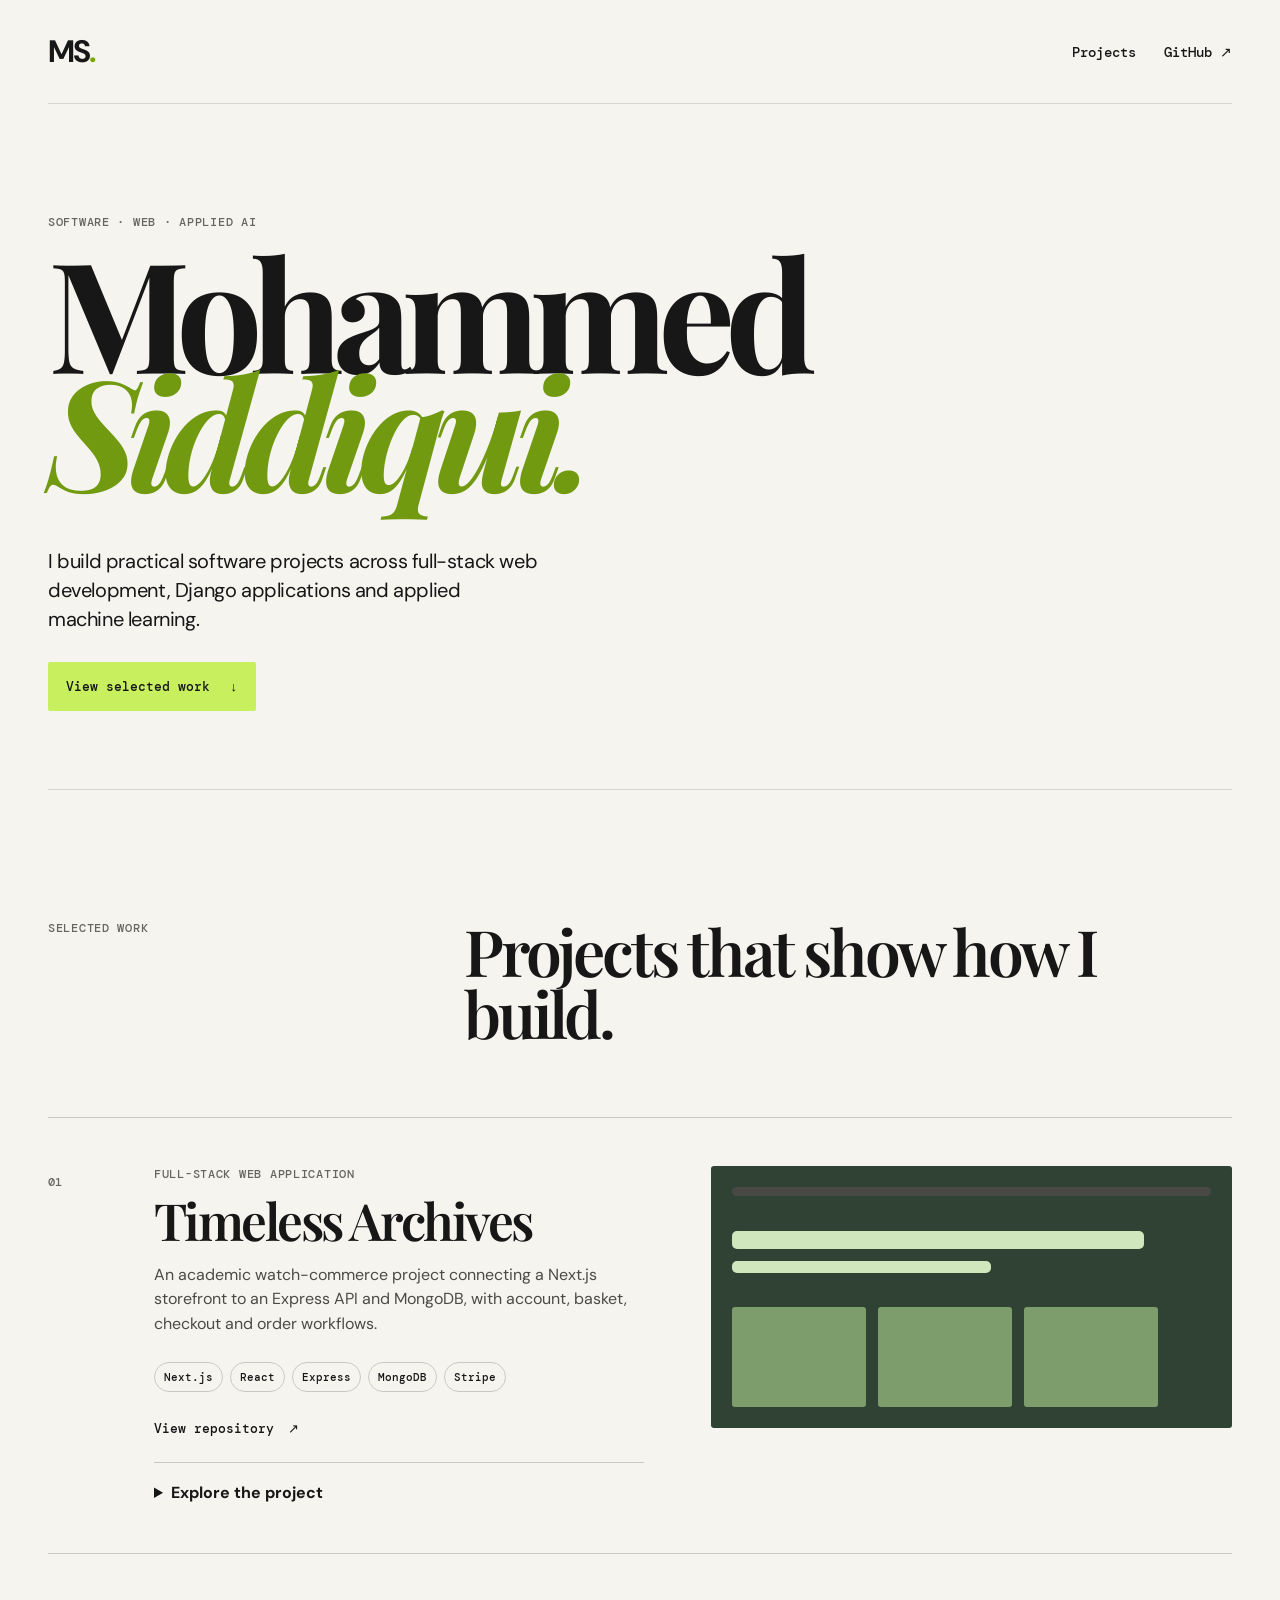
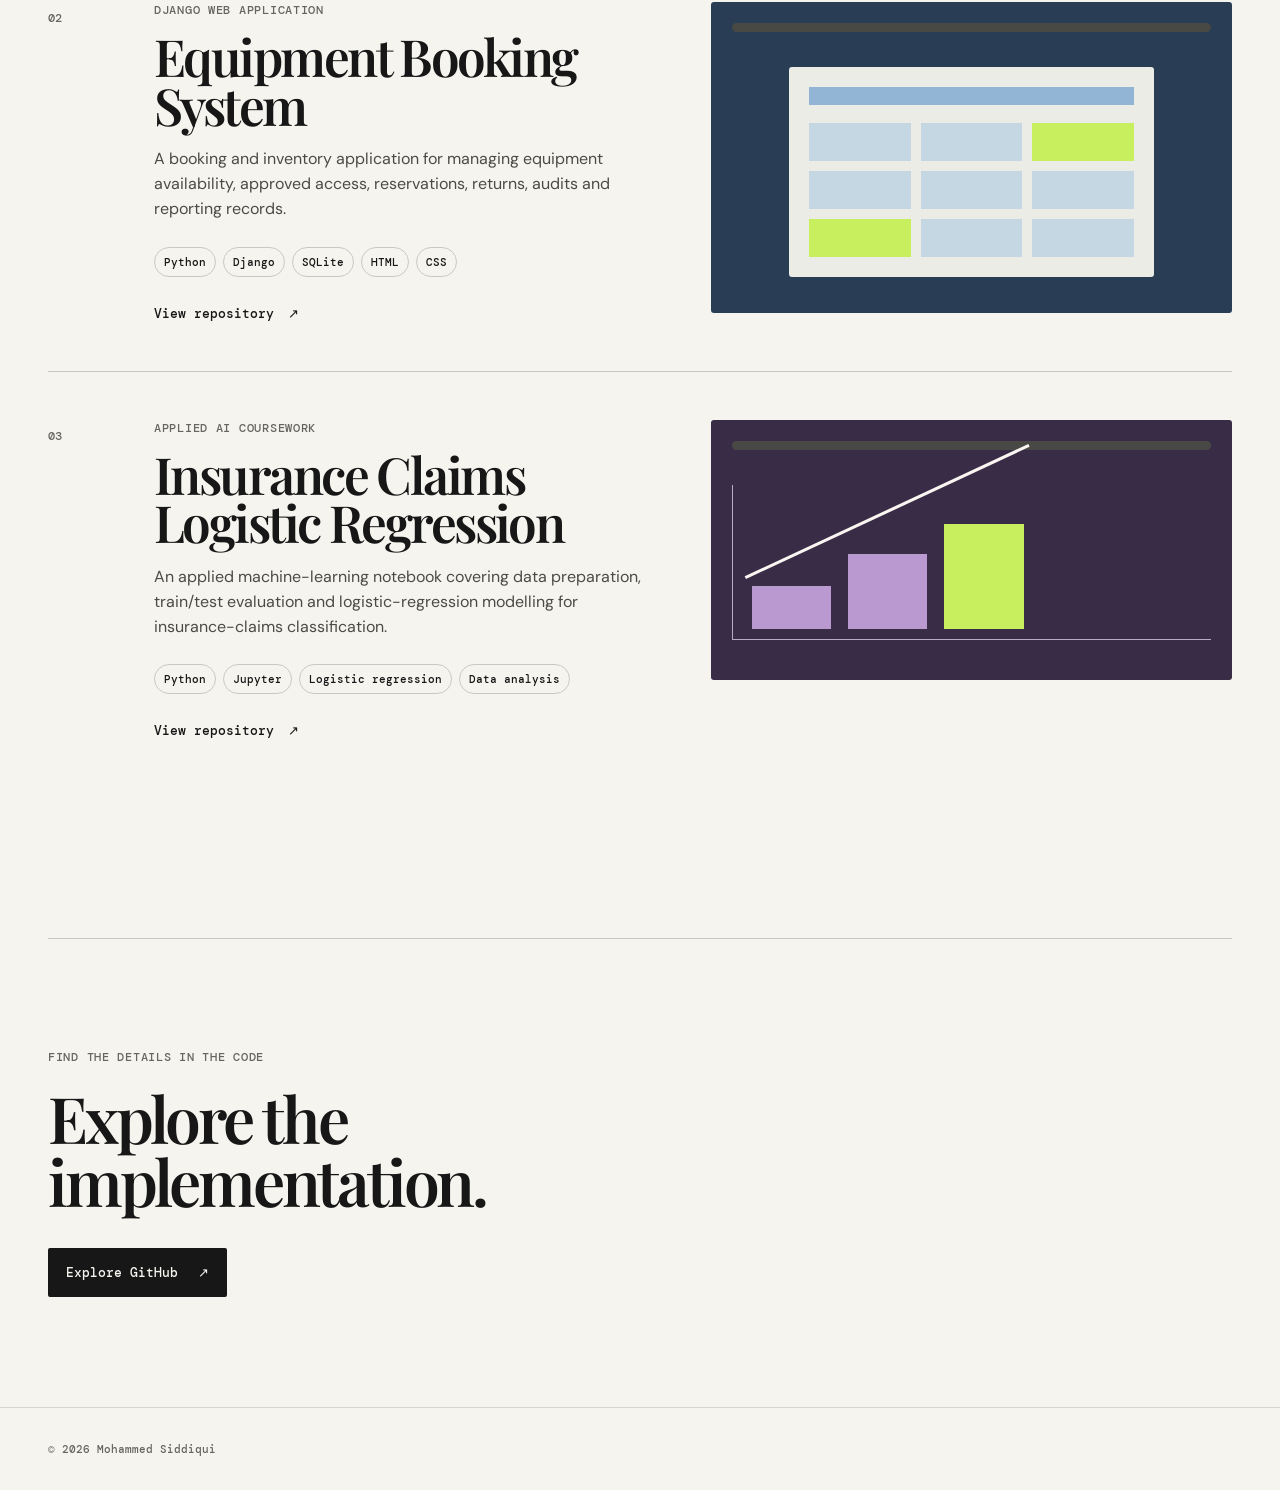
==== index.html @ 5f60d62c "Add Timeless Archives walkthrough and historical website preview" ====
<!doctype html>
<html lang="en">
  <head>
    <meta charset="utf-8" />
    <meta name="viewport" content="width=device-width, initial-scale=1" />
    <meta name="description" content="Portfolio of Mohammed Siddiqui — software, web and applied AI projects." />
    <meta name="theme-color" content="#d7f56e" />
    <link rel="canonical" href="https://rr11ddzz.github.io/portfolio/" />
    <meta property="og:type" content="website" />
    <meta property="og:title" content="Mohammed Siddiqui · Portfolio" />
    <meta property="og:description" content="Selected software, web and applied AI projects by Mohammed Siddiqui." />
    <meta property="og:url" content="https://rr11ddzz.github.io/portfolio/" />
    <meta name="twitter:card" content="summary" />
    <title>Mohammed Siddiqui · Portfolio</title>
    <link rel="stylesheet" href="styles.css" />
  </head>
  <body>
    <a class="skip-link" href="#projects">Skip to projects</a>
    <main>
      <nav aria-label="Primary navigation">
        <a class="brand" href="#top">MS<span>.</span></a>
        <div class="nav-links">
          <a href="#projects">Projects</a>
          <a href="https://github.com/rr11ddzz" target="_blank" rel="noreferrer">GitHub ↗</a>
        </div>
      </nav>

      <section class="hero" id="top">
        <p class="eyebrow">Software · Web · Applied AI</p>
        <h1>Mohammed<br /><em>Siddiqui.</em></h1>
        <p class="intro">I build practical software projects across full-stack web development, Django applications and applied machine learning.</p>
        <a class="button" href="#projects">View selected work <span>↓</span></a>
      </section>

      <section class="work" id="projects" aria-labelledby="work-heading">
        <div class="section-heading">
          <p class="eyebrow">Selected work</p>
          <h2 id="work-heading">Projects that show how I build.</h2>
        </div>

        <article class="project feature" id="timeless-archives">
          <div class="project-number">01</div>
          <div class="project-copy">
            <p class="tag">Full-stack web application</p>
            <h3>Timeless Archives</h3>
            <p>An academic watch-commerce project connecting a Next.js storefront to an Express API and MongoDB, with account, basket, checkout and order workflows.</p>
            <ul class="stack" aria-label="Technology used">
              <li>Next.js</li><li>React</li><li>Express</li><li>MongoDB</li><li>Stripe</li>
            </ul>
            <a class="project-link" href="https://github.com/rr11ddzz/timeless-archives" target="_blank" rel="noreferrer">View repository <span>↗</span></a>
            <details class="case-study">
              <summary>Explore the project</summary>
              <h4>What it demonstrates</h4>
              <p>The React client keeps account and basket state in a shared context. Express routes handle users, carts, payments and orders; Mongoose models define the database records.</p>
              <h4>Follow the implementation</h4>
              <ul>
                <li><a href="https://github.com/rr11ddzz/timeless-archives/blob/main/frontend/context/state.js" target="_blank" rel="noreferrer">Client state and API requests</a></li>
                <li><a href="https://github.com/rr11ddzz/timeless-archives/tree/main/backend/routes" target="_blank" rel="noreferrer">Backend routes and checkout integration</a></li>
              </ul>
              <h4>Original 2025 website</h4>
              <p>The original Vercel homepage is still accessible. At the November 2026 review, the catalogue returned an error. This historical build contains sample marketing content and is not a functioning shop.</p>
              <a class="project-link" href="https://frontendwatch-ashen.vercel.app/" target="_blank" rel="noreferrer">Open historical homepage preview ↗</a>
              <h4>Next development steps</h4>
              <p>Restore a test-data API, replace placeholder content and add automated checks for catalogue, account and checkout flows.</p>
            </details>
          </div>
          <div class="project-art art-commerce" aria-hidden="true">
            <span class="browser-bar"></span><span class="art-line wide"></span><span class="art-line"></span><span class="art-grid"><i></i><i></i><i></i></span>
          </div>
        </article>

        <article class="project reverse">
          <div class="project-number">02</div>
          <div class="project-copy">
            <p class="tag">Django web application</p>
            <h3>Equipment Booking System</h3>
            <p>A booking and inventory application for managing equipment availability, approved access, reservations, returns, audits and reporting records.</p>
            <ul class="stack" aria-label="Technology used">
              <li>Python</li><li>Django</li><li>SQLite</li><li>HTML</li><li>CSS</li>
            </ul>
            <a class="project-link" href="https://github.com/rr11ddzz/equipment-booking-system" target="_blank" rel="noreferrer">View repository <span>↗</span></a>
          </div>
          <div class="project-art art-booking" aria-hidden="true">
            <span class="browser-bar"></span><span class="calendar"><i></i><i></i><i></i><i></i><i></i><i></i><i></i><i></i><i></i></span>
          </div>
        </article>

        <article class="project">
          <div class="project-number">03</div>
          <div class="project-copy">
            <p class="tag">Applied AI coursework</p>
            <h3>Insurance Claims Logistic Regression</h3>
            <p>An applied machine-learning notebook covering data preparation, train/test evaluation and logistic-regression modelling for insurance-claims classification.</p>
            <ul class="stack" aria-label="Technology used">
              <li>Python</li><li>Jupyter</li><li>Logistic regression</li><li>Data analysis</li>
            </ul>
            <a class="project-link" href="https://github.com/rr11ddzz/applied-ai-logistic-regression" target="_blank" rel="noreferrer">View repository <span>↗</span></a>
          </div>
          <div class="project-art art-ai" aria-hidden="true">
            <span class="browser-bar"></span><span class="chart"><i></i><i></i><i></i><b></b></span>
          </div>
        </article>
      </section>

      <section class="closing">
        <p class="eyebrow">Find the details in the code</p>
        <h2>Explore the implementation.</h2>
        <a class="button dark" href="https://github.com/rr11ddzz" target="_blank" rel="noreferrer">Explore GitHub <span>↗</span></a>
      </section>
    </main>
    <footer>© <span id="year"></span> Mohammed Siddiqui</footer>
    <script>document.getElementById('year').textContent = new Date().getFullYear();</script>
  </body>
</html>
---- styles.css ----
@import url('https://fonts.googleapis.com/css2?family=DM+Mono:wght@400;500&family=DM+Sans:opsz,wght@9..40,400;9..40,500;9..40,700&family=Playfair+Display:ital,wght@0,600;0,700;1,600&display=swap');

:root { --ink:#161716; --paper:#f6f4ef; --lime:#c8ef5e; --grey:#deded7; --muted:#66665f; }
* { box-sizing:border-box; }
html { scroll-behavior:smooth; }
body { margin:0; background:var(--paper); color:var(--ink); font-family:'DM Sans',sans-serif; }
main { max-width:1320px; margin:auto; padding:0 48px; }
nav { height:104px; display:flex; align-items:center; justify-content:space-between; border-bottom:1px solid #d7d5ce; }
.brand { font:700 31px/1 'DM Sans',sans-serif; letter-spacing:-2px; text-decoration:none; color:var(--ink); }.brand span{color:#78a800}.nav-links{display:flex;gap:28px}.nav-links a{color:var(--ink);font:500 14px 'DM Mono',monospace;text-decoration:none}.nav-links a:hover,.project-link:hover{text-decoration:underline}
.hero { min-height:665px; padding:110px 0 78px; border-bottom:1px solid #d7d5ce; display:flex; flex-direction:column; align-items:flex-start; justify-content:center; }.eyebrow,.tag{font:500 12px 'DM Mono',monospace;letter-spacing:.06em;text-transform:uppercase;color:var(--muted);margin:0 0 22px}.hero h1{margin:0;font:700 clamp(76px,12vw,168px)/.77 'Playfair Display',serif;letter-spacing:-.07em}.hero h1 em{color:#719a10}.intro{max-width:490px;margin:58px 0 28px;font-size:20px;line-height:1.45;letter-spacing:-.02em}.button{display:inline-flex;align-items:center;gap:20px;padding:16px 18px;background:var(--lime);border-radius:2px;color:var(--ink);font:500 13px 'DM Mono',monospace;text-decoration:none;transition:transform .18s}.button:hover{transform:translateY(-3px)}
.work{padding:130px 0 70px}.section-heading{display:grid;grid-template-columns:1fr 2fr;gap:32px;margin-bottom:72px}.section-heading h2,.closing h2{margin:0;max-width:690px;font:600 clamp(39px,5vw,68px)/.98 'Playfair Display',serif;letter-spacing:-.05em}.project{position:relative;display:grid;grid-template-columns:70px minmax(270px,1fr) minmax(310px,1fr);gap:36px;padding:48px 0;border-top:1px solid #c9c8c1}.project-number{font:500 12px 'DM Mono',monospace;color:var(--muted);padding-top:8px}.project-copy{max-width:490px}.project-copy .tag{margin-bottom:14px}.project h3{margin:0 0 18px;font:600 clamp(33px,4vw,52px)/.95 'Playfair Display',serif;letter-spacing:-.05em}.project-copy>p:not(.tag){margin:0;color:#4b4b46;font-size:16px;line-height:1.55}.stack{display:flex;flex-wrap:wrap;gap:7px;margin:25px 0;padding:0;list-style:none}.stack li{padding:7px 9px;border:1px solid #cac9c1;border-radius:20px;font:500 11px 'DM Mono',monospace}.project-link{display:inline-flex;gap:14px;color:var(--ink);font:500 13px 'DM Mono',monospace;text-decoration:none}.project-art{min-height:260px;background:var(--ink);border-radius:3px;padding:21px;position:relative;overflow:hidden}.browser-bar{display:block;width:100%;height:9px;border-radius:6px;background:#484944;margin-bottom:35px}.art-commerce{background:#304234}.art-line{display:block;width:54%;height:12px;background:#d0e7bd;margin:12px 0;border-radius:5px}.art-line.wide{width:86%;height:18px}.art-grid{display:flex;gap:12px;margin-top:34px}.art-grid i{width:28%;height:100px;background:#7e9d6d;border-radius:3px}.art-booking{background:#293d54}.calendar{display:grid;grid-template-columns:repeat(3,1fr);gap:10px;margin:15px auto;width:76%;padding:20px;background:#ecece6;border-radius:3px}.calendar:before{content:'';grid-column:1/-1;height:18px;background:#92b5d5;margin-bottom:8px}.calendar i{height:38px;background:#c5d7e2}.calendar i:nth-child(3),.calendar i:nth-child(7){background:var(--lime)}.art-ai{background:#392c47}.chart{height:155px;display:flex;align-items:end;gap:17px;padding:10px 19px;border-left:1px solid #bba9ca;border-bottom:1px solid #bba9ca}.chart i{width:18%;background:#b999d0}.chart i:nth-child(1){height:32%}.chart i:nth-child(2){height:56%}.chart i:nth-child(3){height:78%;background:var(--lime)}.chart b{position:absolute;width:60%;height:3px;background:#faf7f2;transform:rotate(-25deg) translate(15px,-48px);transform-origin:left}
.closing{margin:80px 0 0;padding:110px 0;border-top:1px solid #c9c8c1}.closing h2{margin-bottom:35px}.dark{background:var(--ink);color:var(--paper)}footer{max-width:1320px;margin:auto;padding:34px 48px;border-top:1px solid #d7d5ce;color:var(--muted);font:500 11px 'DM Mono',monospace}
@media (max-width:720px){main{padding:0 22px}nav{height:78px}.hero{min-height:550px;padding:80px 0}.intro{margin-top:46px;font-size:18px}.section-heading{display:block}.section-heading .eyebrow{margin-bottom:18px}.work{padding-top:76px}.project{grid-template-columns:35px 1fr;gap:14px;padding:35px 0}.project-art{grid-column:2;min-height:210px;margin-top:10px}.closing{padding:75px 0;margin-top:35px}footer{padding:25px 22px}.nav-links{gap:16px}}

/* Recruiter navigation, readable case studies and intermediate screen widths. */
.skip-link{position:absolute;left:16px;top:-80px;background:var(--ink);color:white;padding:12px;z-index:10}
.skip-link:focus{top:12px}
a:focus-visible,summary:focus-visible{outline:3px solid #527500;outline-offset:5px}
.case-study{margin-top:24px;border-top:1px solid #cac9c1;padding-top:18px}
.case-study summary{cursor:pointer;font-weight:700;line-height:1.5}
.case-study h4{margin:24px 0 8px;font-size:16px}
.case-study p,.case-study li{font-size:15px;line-height:1.65;color:#4b4b46}
.case-study p{margin:0}.case-study ul{padding-left:20px}
.case-study li+li{margin-top:8px}.case-study a{color:var(--ink)}
.case-study .project-link{margin-top:14px;line-height:1.6}
.project>*{min-width:0}.project-art{align-self:start}
@media (min-width:721px) and (max-width:1000px){main{padding:0 28px}.project{grid-template-columns:36px minmax(0,1fr) minmax(0,1fr);gap:22px}.hero{min-height:530px;padding:75px 0}.work{padding-top:80px}}
@media (max-width:420px){.hero h1{font-size:clamp(50px,18vw,76px)}.hero{min-height:450px;padding:65px 0}.project{grid-template-columns:1fr}.project-art{grid-column:1}.project-number{padding:0}.nav-links{gap:12px}}
@media (prefers-reduced-motion:reduce){html{scroll-behavior:auto}.button{transition:none}.button:hover{transform:none}}
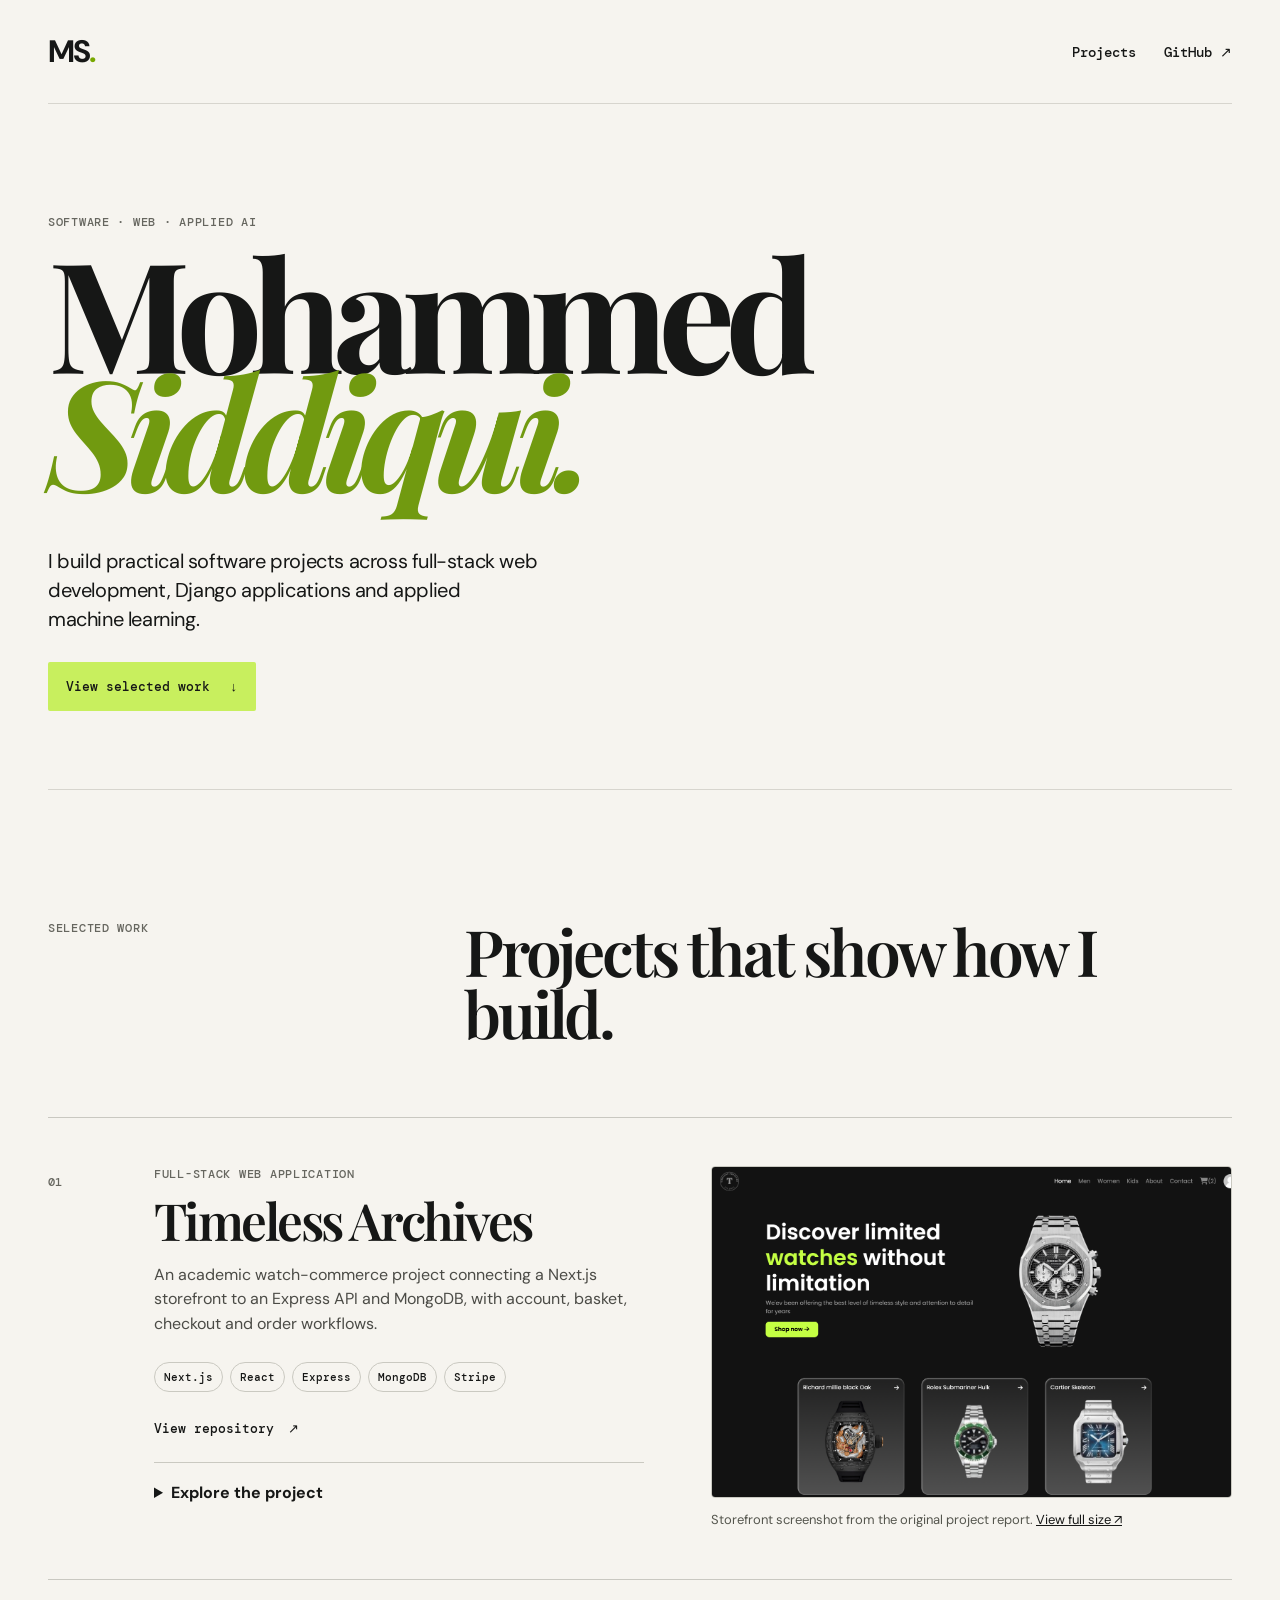
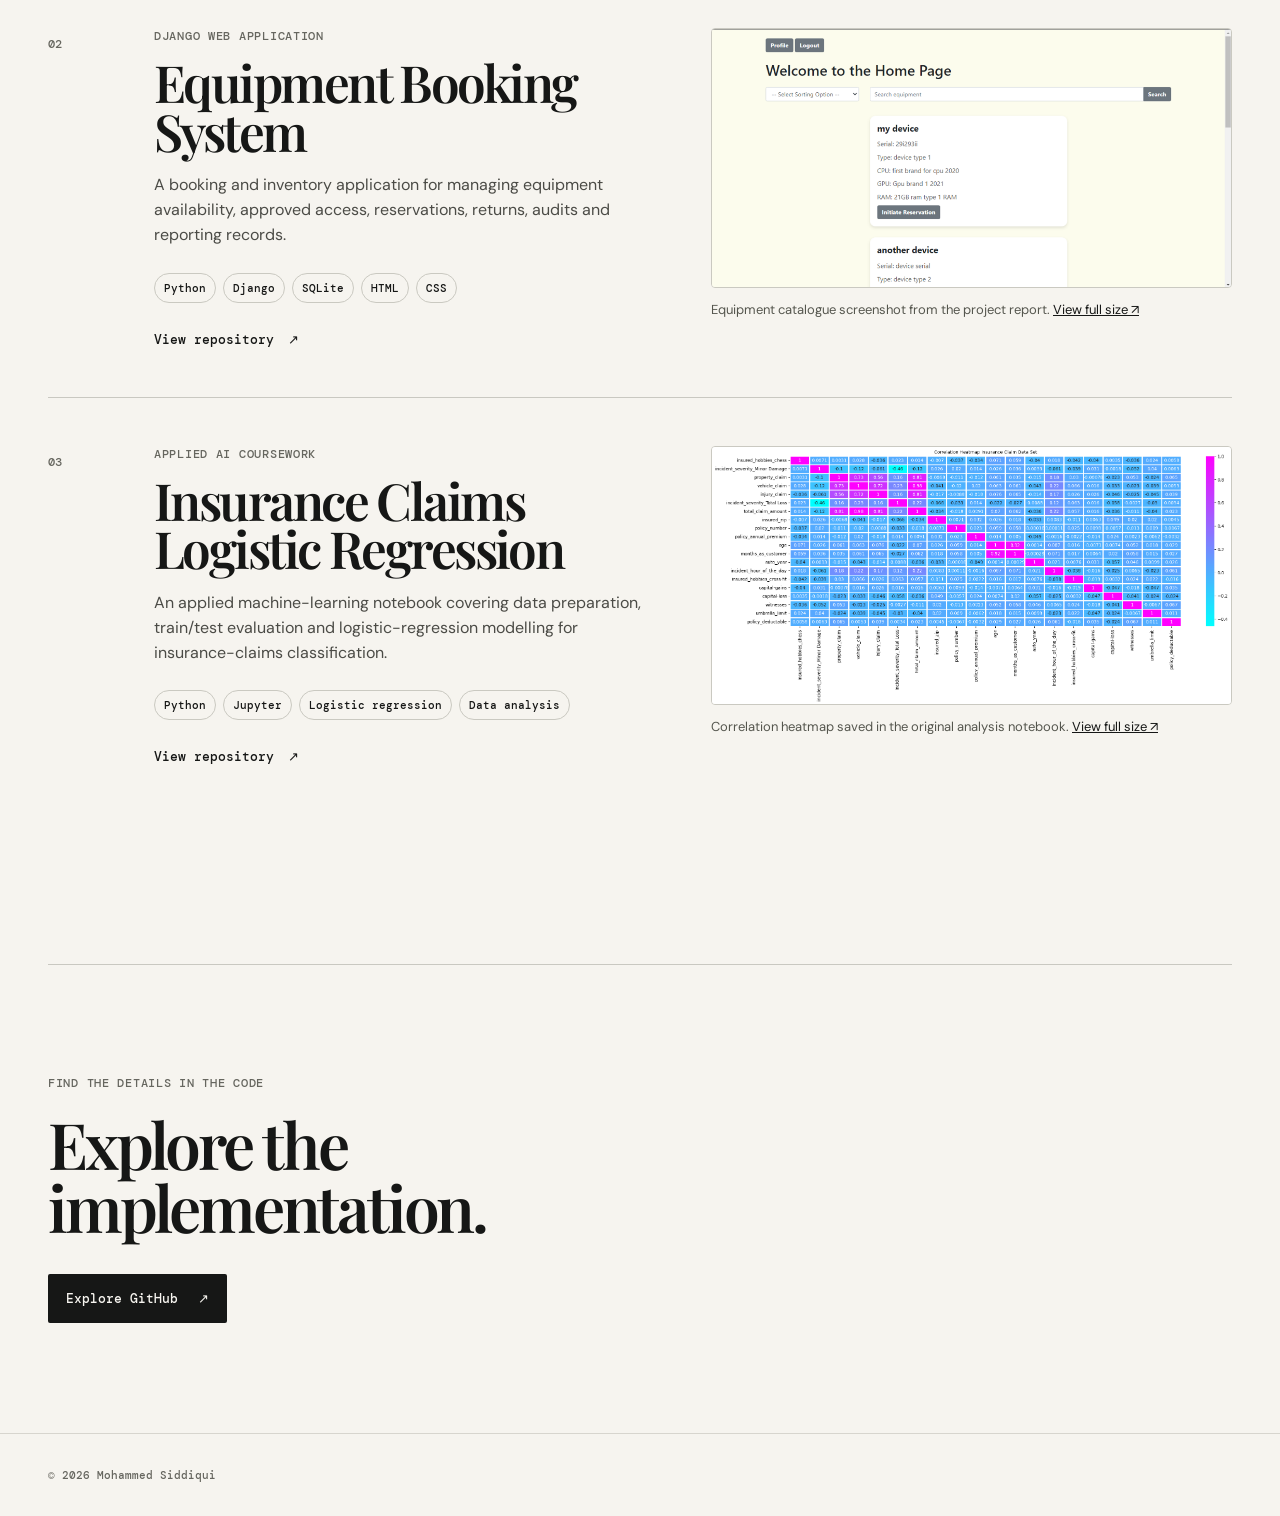
==== commit ec1e37f4: "Replace decorative graphics with original project screenshots and notebook output" ====
--- a/index.html
+++ b/index.html
@@ -64,9 +64,12 @@
               <p>Restore a test-data API, replace placeholder content and add automated checks for catalogue, account and checkout flows.</p>
             </details>
           </div>
-          <div class="project-art art-commerce" aria-hidden="true">
-            <span class="browser-bar"></span><span class="art-line wide"></span><span class="art-line"></span><span class="art-grid"><i></i><i></i><i></i></span>
-          </div>
+          <figure class="project-preview">
+            <a href="assets/timeless-storefront.png" target="_blank" rel="noopener" aria-label="Open full-size image: Timeless Archives storefront with watch catalogue previews">
+              <img src="assets/timeless-storefront.png" alt="Timeless Archives storefront with watch catalogue previews" width="2920" height="1858" loading="lazy" decoding="async" />
+            </a>
+            <figcaption>Storefront screenshot from the original project report. <a href="assets/timeless-storefront.png" target="_blank" rel="noopener">View full size ↗</a></figcaption>
+          </figure>
         </article>
 
         <article class="project reverse">
@@ -80,9 +83,12 @@
             </ul>
             <a class="project-link" href="https://github.com/rr11ddzz/equipment-booking-system" target="_blank" rel="noreferrer">View repository <span>↗</span></a>
           </div>
-          <div class="project-art art-booking" aria-hidden="true">
-            <span class="browser-bar"></span><span class="calendar"><i></i><i></i><i></i><i></i><i></i><i></i><i></i><i></i><i></i></span>
-          </div>
+          <figure class="project-preview">
+            <a href="assets/equipment-booking.png" target="_blank" rel="noopener" aria-label="Open full-size image: Equipment booking interface with search, sorting and reservation controls">
+              <img src="assets/equipment-booking.png" alt="Equipment booking interface with search, sorting and reservation controls" width="2000" height="996" loading="lazy" decoding="async" />
+            </a>
+            <figcaption>Equipment catalogue screenshot from the project report. <a href="assets/equipment-booking.png" target="_blank" rel="noopener">View full size ↗</a></figcaption>
+          </figure>
         </article>
 
         <article class="project">
@@ -96,9 +102,12 @@
             </ul>
             <a class="project-link" href="https://github.com/rr11ddzz/applied-ai-logistic-regression" target="_blank" rel="noreferrer">View repository <span>↗</span></a>
           </div>
-          <div class="project-art art-ai" aria-hidden="true">
-            <span class="browser-bar"></span><span class="chart"><i></i><i></i><i></i><b></b></span>
-          </div>
+          <figure class="project-preview">
+            <a href="assets/ai-analysis.png" target="_blank" rel="noopener" aria-label="Open full-size image: Correlation heatmap of the insurance claims dataset">
+              <img src="assets/ai-analysis.png" alt="Correlation heatmap of the insurance claims dataset" width="1645" height="815" loading="lazy" decoding="async" />
+            </a>
+            <figcaption>Correlation heatmap saved in the original analysis notebook. <a href="assets/ai-analysis.png" target="_blank" rel="noopener">View full size ↗</a></figcaption>
+          </figure>
         </article>
       </section>
 
--- a/styles.css
+++ b/styles.css
@@ -27,3 +27,12 @@
 @media (min-width:721px) and (max-width:1000px){main{padding:0 28px}.project{grid-template-columns:36px minmax(0,1fr) minmax(0,1fr);gap:22px}.hero{min-height:530px;padding:75px 0}.work{padding-top:80px}}
 @media (max-width:420px){.hero h1{font-size:clamp(50px,18vw,76px)}.hero{min-height:450px;padding:65px 0}.project{grid-template-columns:1fr}.project-art{grid-column:1}.project-number{padding:0}.nav-links{gap:12px}}
 @media (prefers-reduced-motion:reduce){html{scroll-behavior:auto}.button{transition:none}.button:hover{transform:none}}
+
+/* Original project evidence, shown without cropping. */
+.project-preview{margin:0;min-width:0;align-self:start}
+.project-preview>a{display:block;background:white;border:1px solid #cac9c1;border-radius:4px;overflow:hidden}
+.project-preview img{display:block;width:100%;height:auto}
+.project-preview figcaption{padding:12px 0 0;color:#55564e;font-size:13px;line-height:1.6}
+.project-preview figcaption a{color:var(--ink);white-space:nowrap}
+@media(max-width:720px){.project-preview{grid-column:2;margin-top:12px}}
+@media(max-width:420px){.project-preview{grid-column:1}}
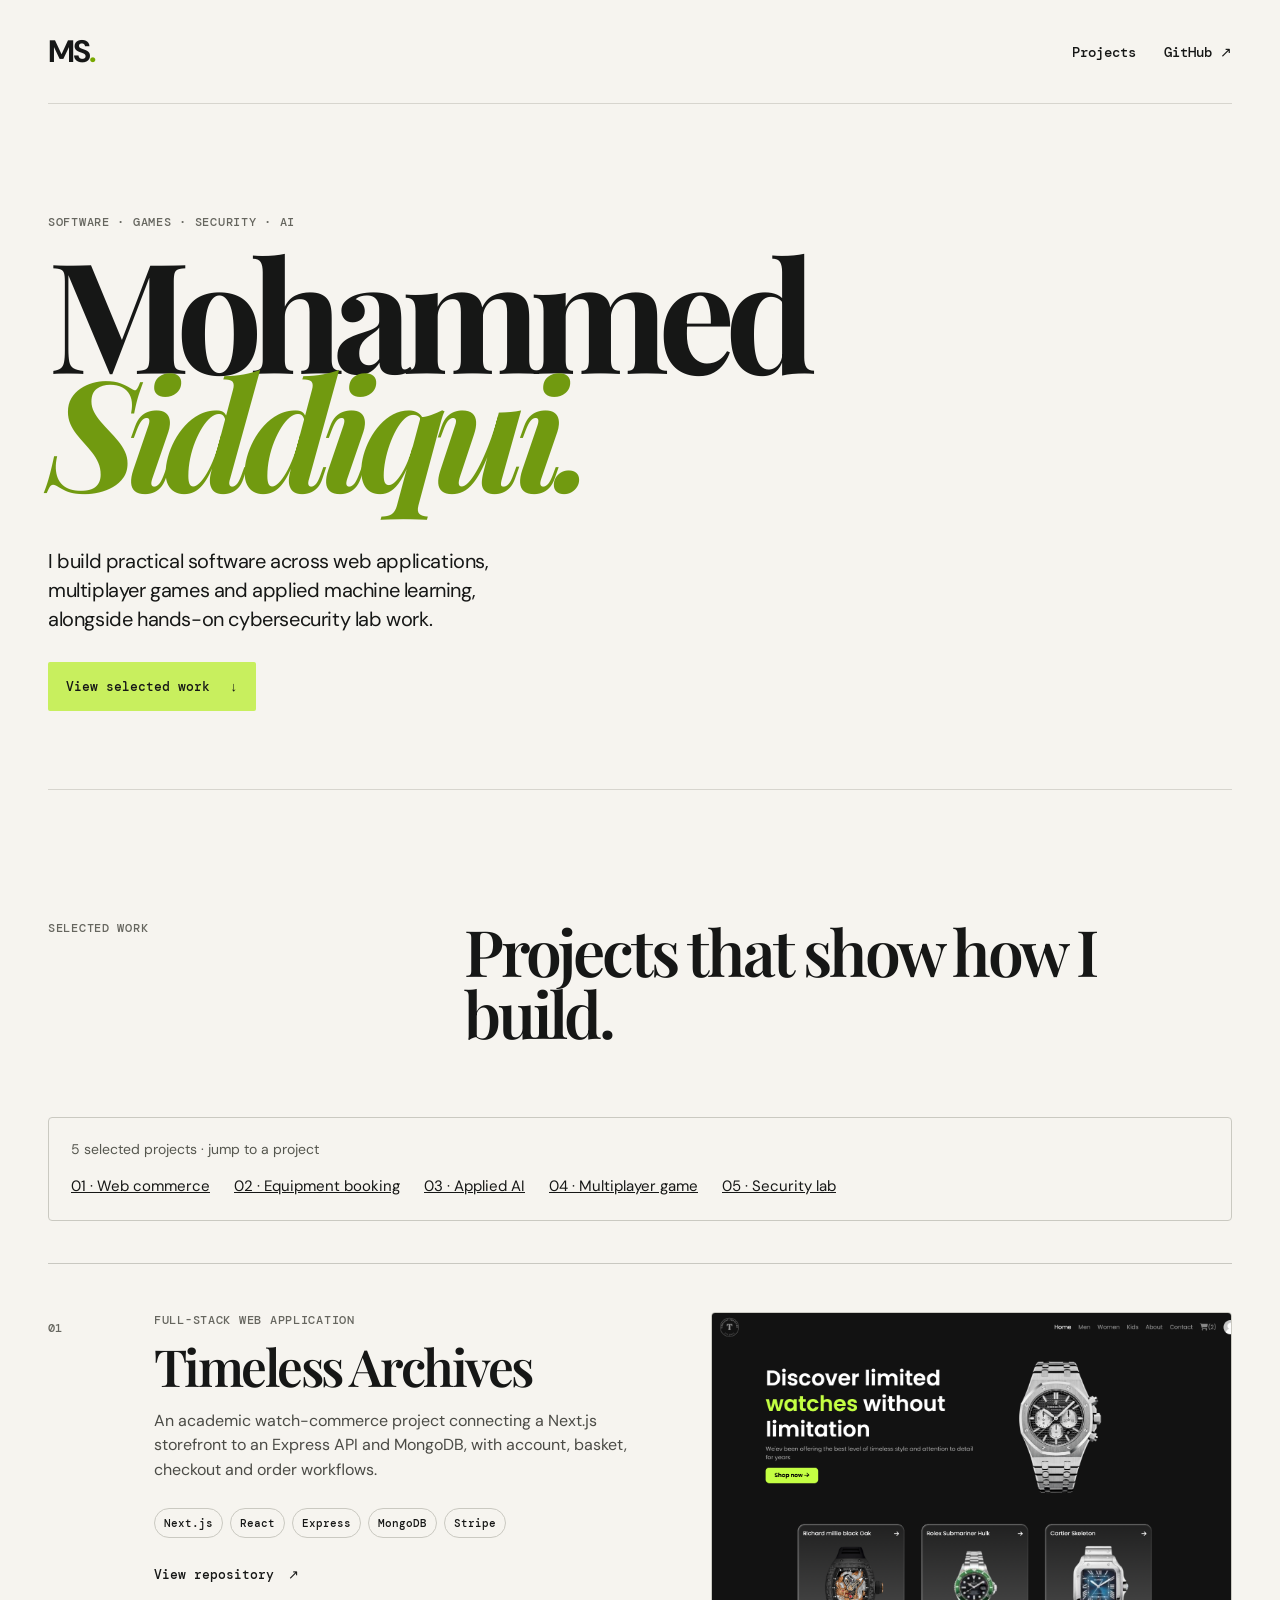
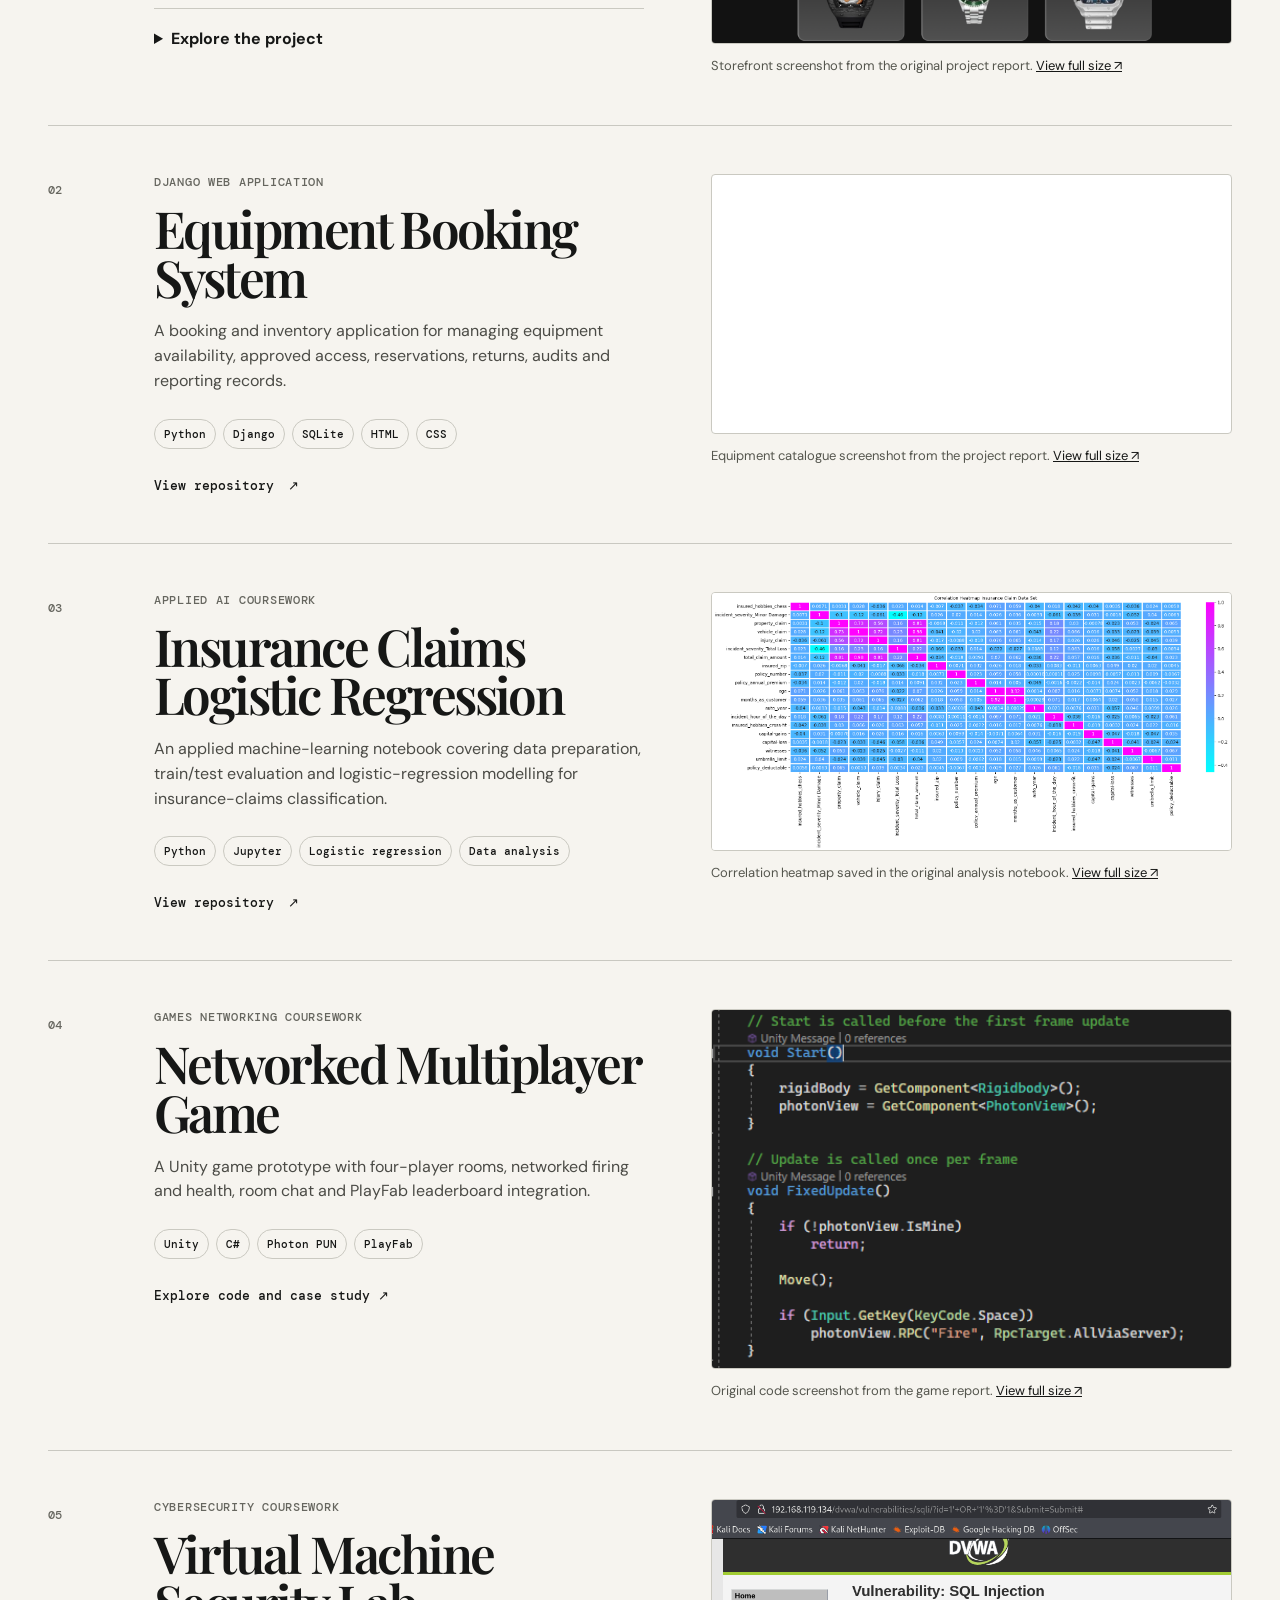
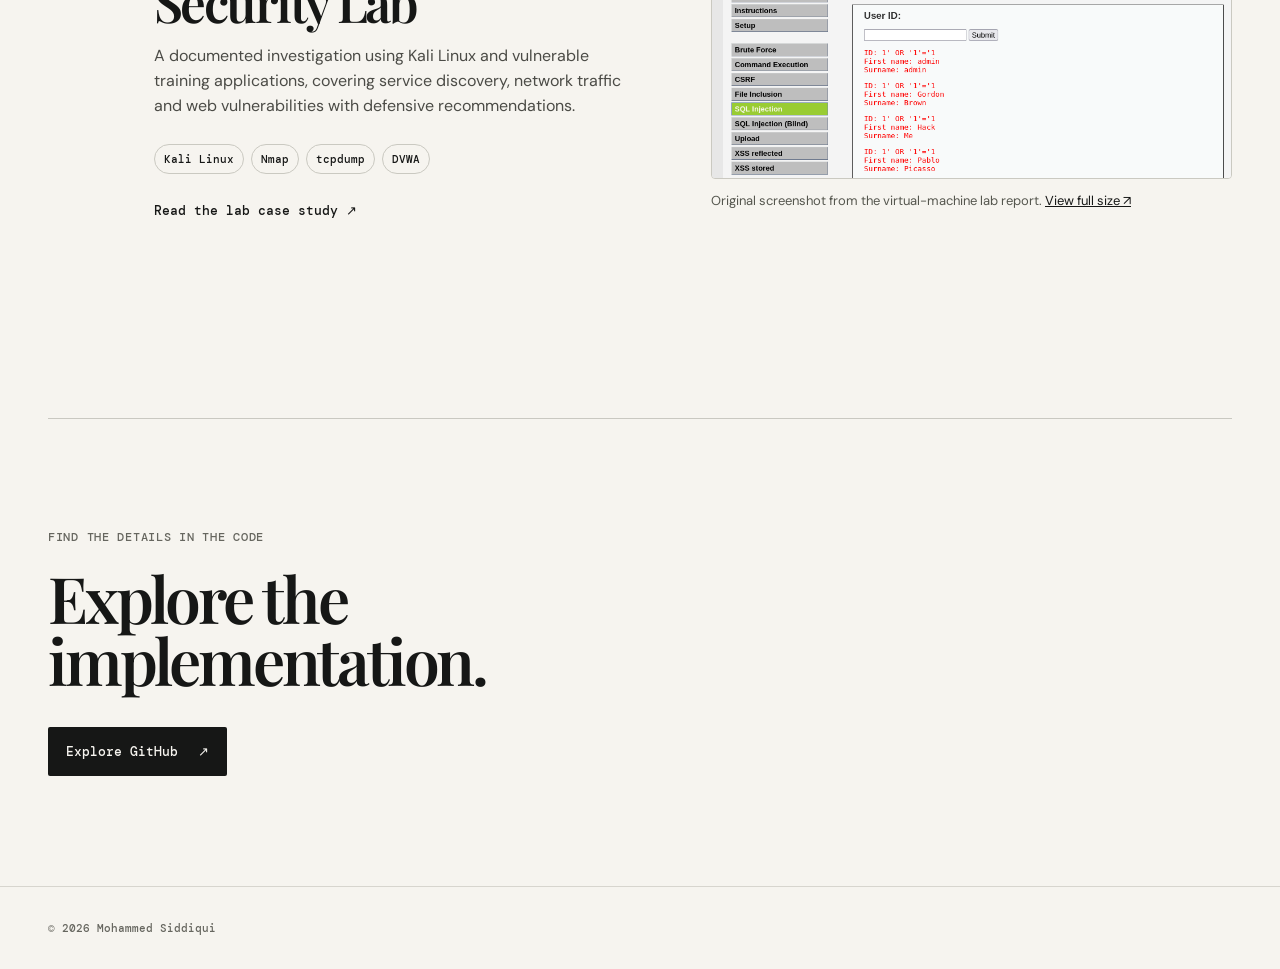
==== commit 664fc803: "Add multiplayer game and cybersecurity lab with original evidence and project navigation" ====
--- a/index.html
+++ b/index.html
@@ -3,12 +3,12 @@
   <head>
     <meta charset="utf-8" />
     <meta name="viewport" content="width=device-width, initial-scale=1" />
-    <meta name="description" content="Portfolio of Mohammed Siddiqui — software, web and applied AI projects." />
+    <meta name="description" content="Portfolio of Mohammed Siddiqui — software, web, games, security and applied AI projects." />
     <meta name="theme-color" content="#d7f56e" />
     <link rel="canonical" href="https://rr11ddzz.github.io/portfolio/" />
     <meta property="og:type" content="website" />
     <meta property="og:title" content="Mohammed Siddiqui · Portfolio" />
-    <meta property="og:description" content="Selected software, web and applied AI projects by Mohammed Siddiqui." />
+    <meta property="og:description" content="Selected software, web, games, security and applied AI projects by Mohammed Siddiqui." />
     <meta property="og:url" content="https://rr11ddzz.github.io/portfolio/" />
     <meta name="twitter:card" content="summary" />
     <title>Mohammed Siddiqui · Portfolio</title>
@@ -26,9 +26,9 @@
       </nav>
 
       <section class="hero" id="top">
-        <p class="eyebrow">Software · Web · Applied AI</p>
+        <p class="eyebrow">Software · Games · Security · AI</p>
         <h1>Mohammed<br /><em>Siddiqui.</em></h1>
-        <p class="intro">I build practical software projects across full-stack web development, Django applications and applied machine learning.</p>
+        <p class="intro">I build practical software across web applications, multiplayer games and applied machine learning, alongside hands-on cybersecurity lab work.</p>
         <a class="button" href="#projects">View selected work <span>↓</span></a>
       </section>
 
@@ -37,6 +37,8 @@
           <p class="eyebrow">Selected work</p>
           <h2 id="work-heading">Projects that show how I build.</h2>
         </div>
+
+        <div class="project-index" aria-label="Browse all five projects"><p>5 selected projects · jump to a project</p><div><a href="#timeless-archives">01 · Web commerce</a><a href="#equipment-booking">02 · Equipment booking</a><a href="#applied-ai">03 · Applied AI</a><a href="#networked-game">04 · Multiplayer game</a><a href="#security-lab">05 · Security lab</a></div></div>
 
         <article class="project feature" id="timeless-archives">
           <div class="project-number">01</div>
@@ -72,7 +74,7 @@
           </figure>
         </article>
 
-        <article class="project reverse">
+        <article class="project reverse" id="equipment-booking">
           <div class="project-number">02</div>
           <div class="project-copy">
             <p class="tag">Django web application</p>
@@ -91,7 +93,7 @@
           </figure>
         </article>
 
-        <article class="project">
+        <article class="project" id="applied-ai">
           <div class="project-number">03</div>
           <div class="project-copy">
             <p class="tag">Applied AI coursework</p>
@@ -109,6 +111,8 @@
             <figcaption>Correlation heatmap saved in the original analysis notebook. <a href="assets/ai-analysis.png" target="_blank" rel="noopener">View full size ↗</a></figcaption>
           </figure>
         </article>
+<article class="project" id="networked-game"><div class="project-number">04</div><div class="project-copy"><p class="tag">Games networking coursework</p><h3>Networked Multiplayer Game</h3><p>A Unity game prototype with four-player rooms, networked firing and health, room chat and PlayFab leaderboard integration.</p><ul class="stack" aria-label="Technology used"><li>Unity</li><li>C#</li><li>Photon PUN</li><li>PlayFab</li></ul><a class="project-link" href="https://github.com/rr11ddzz/portfolio/tree/main/projects/networked-game" target="_blank" rel="noreferrer">Explore code and case study ↗</a></div><figure class="project-preview"><a href="assets/networked-game.png" target="_blank" rel="noopener"><img src="assets/networked-game.png" alt="Original game code showing Photon input ownership and firing RPCs" width="496" height="342" loading="lazy" decoding="async" /></a><figcaption>Original code screenshot from the game report. <a href="assets/networked-game.png" target="_blank" rel="noopener">View full size ↗</a></figcaption></figure></article>
+<article class="project" id="security-lab"><div class="project-number">05</div><div class="project-copy"><p class="tag">Cybersecurity coursework</p><h3>Virtual Machine Security Lab</h3><p>A documented investigation using Kali Linux and vulnerable training applications, covering service discovery, network traffic and web vulnerabilities with defensive recommendations.</p><ul class="stack" aria-label="Technology used"><li>Kali Linux</li><li>Nmap</li><li>tcpdump</li><li>DVWA</li></ul><a class="project-link" href="https://github.com/rr11ddzz/portfolio/tree/main/projects/security-lab" target="_blank" rel="noreferrer">Read the lab case study ↗</a></div><figure class="project-preview"><a href="assets/security-lab.png" target="_blank" rel="noopener"><img src="assets/security-lab.png" alt="DVWA SQL injection exercise showing seeded training records in a local virtual machine" width="912" height="489" loading="lazy" decoding="async" /></a><figcaption>Original screenshot from the virtual-machine lab report. <a href="assets/security-lab.png" target="_blank" rel="noopener">View full size ↗</a></figcaption></figure></article>
       </section>
 
       <section class="closing">
--- a/styles.css
+++ b/styles.css
@@ -36,3 +36,5 @@
 .project-preview figcaption a{color:var(--ink);white-space:nowrap}
 @media(max-width:720px){.project-preview{grid-column:2;margin-top:12px}}
 @media(max-width:420px){.project-preview{grid-column:1}}
+
+.project-index{margin:28px 0 42px;padding:22px;border:1px solid #cac9c1;border-radius:4px}.project-index p{margin:0 0 16px;color:#55564e;font-size:14px}.project-index div{display:flex;flex-wrap:wrap;gap:12px 24px}.project-index a{color:var(--ink);font-size:15px;line-height:1.6}.project{scroll-margin-top:24px}
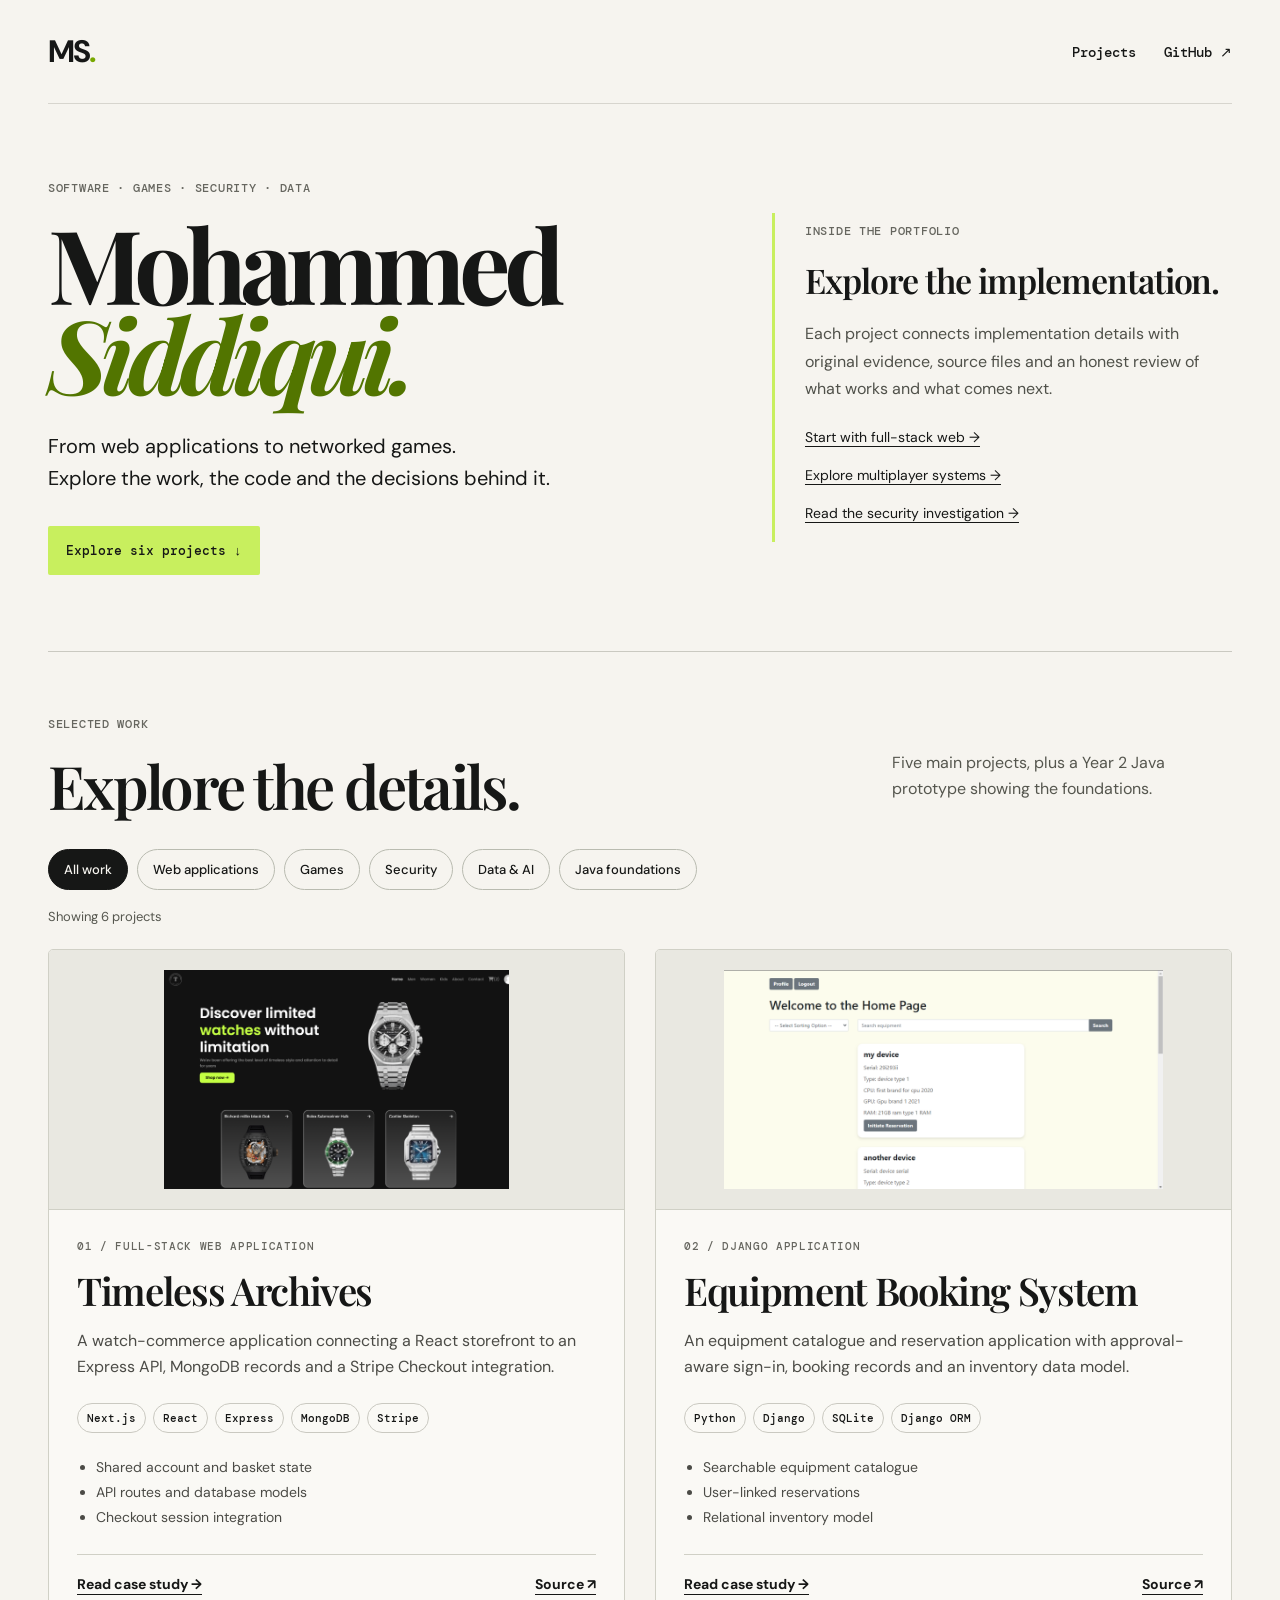
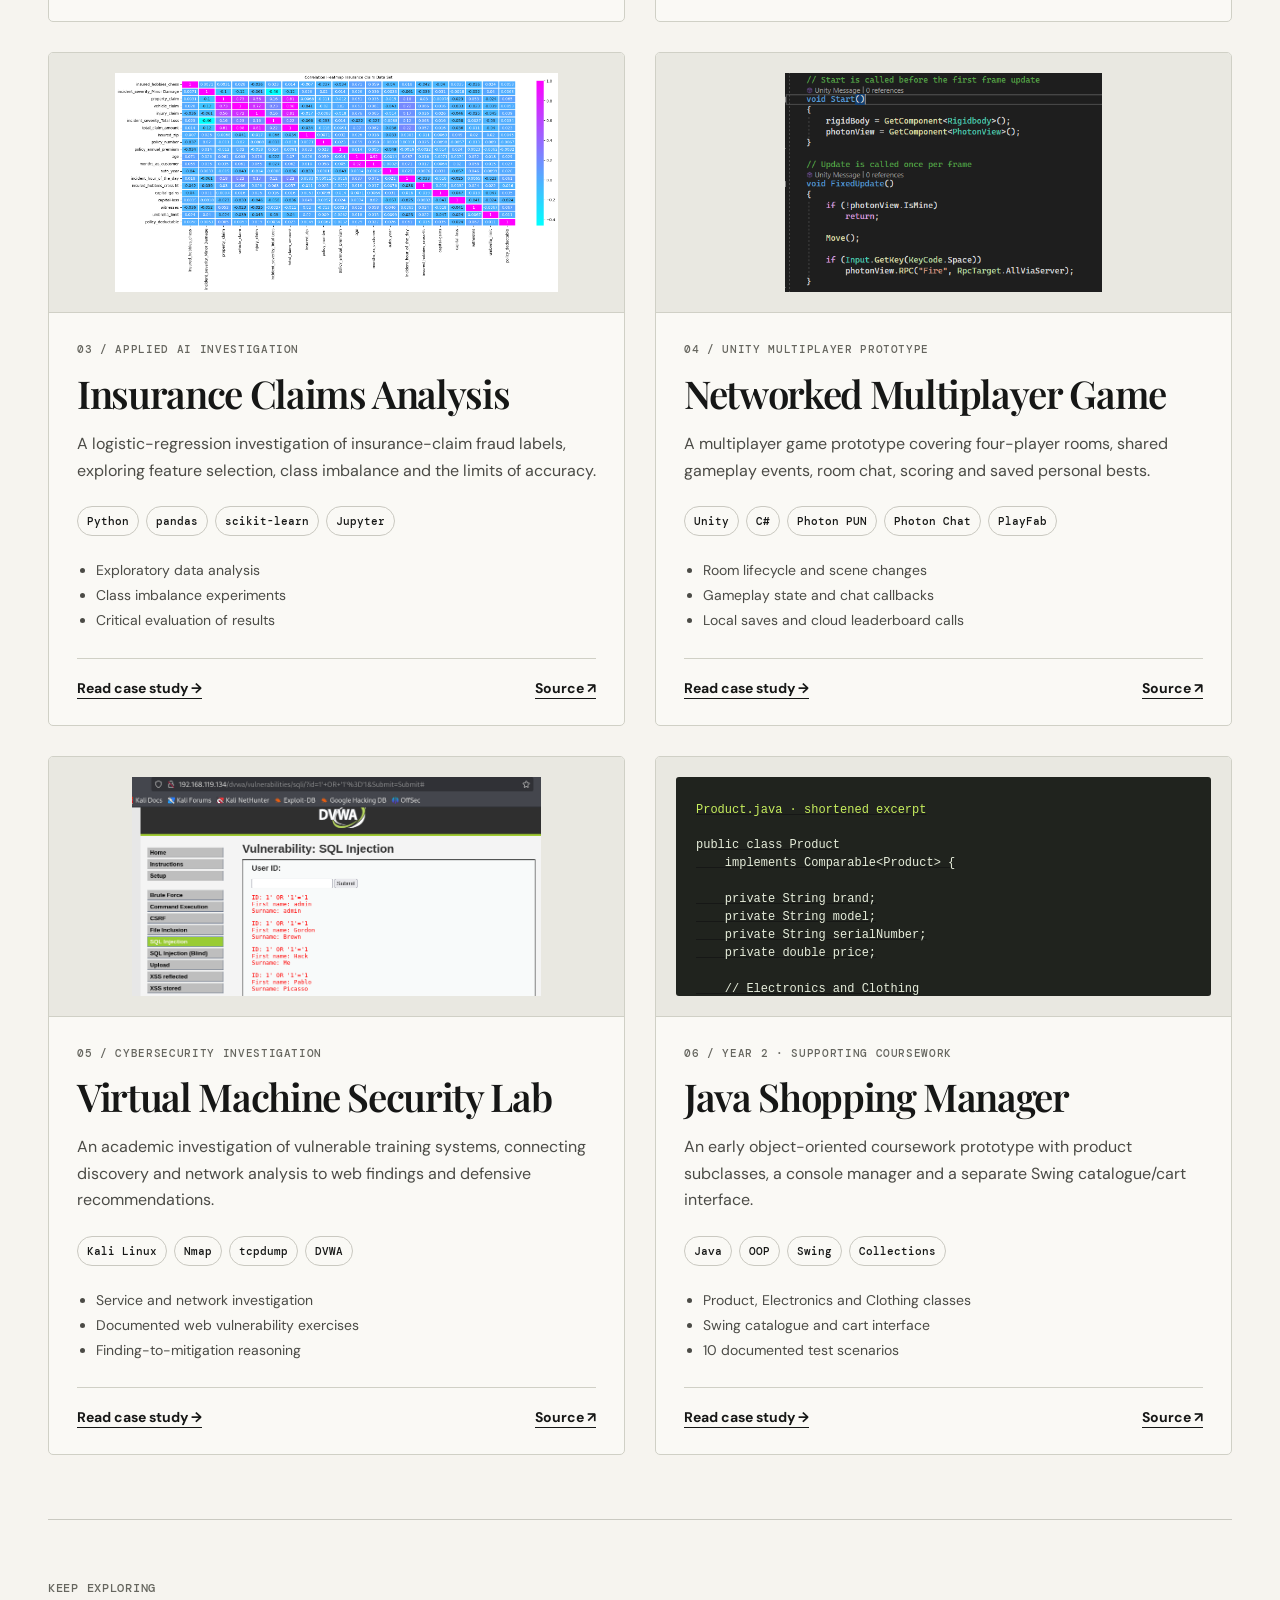
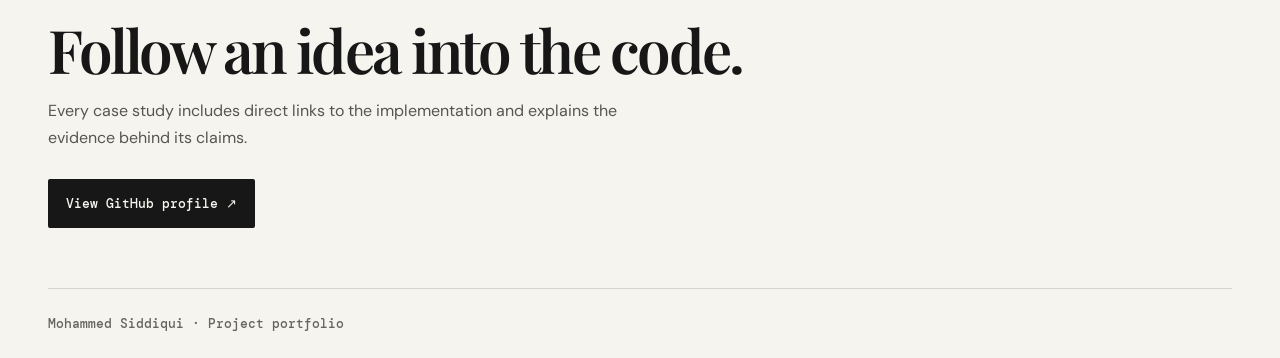
==== commit d2560d96: "Build six detailed project case studies, expand game source and add Java coursework" ====
--- a/index.html
+++ b/index.html
@@ -1,127 +1,11 @@
-<!doctype html>
-<html lang="en">
-  <head>
-    <meta charset="utf-8" />
-    <meta name="viewport" content="width=device-width, initial-scale=1" />
-    <meta name="description" content="Portfolio of Mohammed Siddiqui — software, web, games, security and applied AI projects." />
-    <meta name="theme-color" content="#d7f56e" />
-    <link rel="canonical" href="https://rr11ddzz.github.io/portfolio/" />
-    <meta property="og:type" content="website" />
-    <meta property="og:title" content="Mohammed Siddiqui · Portfolio" />
-    <meta property="og:description" content="Selected software, web, games, security and applied AI projects by Mohammed Siddiqui." />
-    <meta property="og:url" content="https://rr11ddzz.github.io/portfolio/" />
-    <meta name="twitter:card" content="summary" />
-    <title>Mohammed Siddiqui · Portfolio</title>
-    <link rel="stylesheet" href="styles.css" />
-  </head>
-  <body>
-    <a class="skip-link" href="#projects">Skip to projects</a>
-    <main>
-      <nav aria-label="Primary navigation">
-        <a class="brand" href="#top">MS<span>.</span></a>
-        <div class="nav-links">
-          <a href="#projects">Projects</a>
-          <a href="https://github.com/rr11ddzz" target="_blank" rel="noreferrer">GitHub ↗</a>
-        </div>
-      </nav>
+<!doctype html><html lang="en"><head><meta charset="utf-8"><meta name="viewport" content="width=device-width,initial-scale=1"><meta name="description" content="Six selected software projects by Mohammed Siddiqui: web applications, multiplayer games, cybersecurity, applied AI and Java."><meta name="theme-color" content="#c8ef5e"><title>Portfolio · Mohammed Siddiqui</title><link rel="stylesheet" href="styles.css"><link rel="stylesheet" href="case-studies.css"></head><body><a class="skip-link" href="#projects">Skip to projects</a><main><nav aria-label="Primary navigation"><a class="brand" href="index.html">MS<span>.</span></a><div class="nav-links"><a href="index.html#projects">Projects</a><a href="https://github.com/rr11ddzz" target="_blank" rel="noreferrer">GitHub ↗</a></div></nav><header class="portfolio-hero"><div><p class="eyebrow">Software · Games · Security · Data</p><h1>Mohammed<br><em>Siddiqui.</em></h1><p class="hero-lead">From web applications to networked games.<br>Explore the work, the code and the decisions behind it.</p><a class="button" href="#projects">Explore six projects ↓</a></div><aside class="intro-note"><p class="eyebrow">Inside the portfolio</p><h2>Explore the implementation.</h2><p>Each project connects implementation details with original evidence, source files and an honest review of what works and what comes next.</p><a href="projects/timeless-archives/">Start with full-stack web →</a><a href="projects/networked-game/">Explore multiplayer systems →</a><a href="projects/security-lab/">Read the security investigation →</a></aside></header><section class="project-gallery" id="projects" aria-labelledby="work-heading"><div class="gallery-heading"><div><p class="eyebrow">Selected work</p><h2 id="work-heading">Explore the details.</h2></div><p>Five main projects, plus a Year 2 Java prototype showing the foundations.</p></div><div class="filters" role="group" aria-label="Filter projects"><button type="button" data-filter="all" aria-pressed="true">All work</button><button type="button" data-filter="web" aria-pressed="false">Web applications</button><button type="button" data-filter="games" aria-pressed="false">Games</button><button type="button" data-filter="security" aria-pressed="false">Security</button><button type="button" data-filter="data" aria-pressed="false">Data & AI</button><button type="button" data-filter="java" aria-pressed="false">Java foundations</button></div><p id="project-count" class="result-count" role="status">Showing 6 projects</p><div class="work-grid"><article class="work-card" id="timeless-archives" data-category="web"><a class="card-image" href="projects/timeless-archives/" aria-label="Read Timeless Archives case study"><img src="assets/timeless-storefront.png" alt="Original storefront screenshot from the project report." loading="lazy" decoding="async"></a><div class="card-copy"><p class="eyebrow">01 / Full-stack web application</p><h3><a href="projects/timeless-archives/">Timeless Archives</a></h3><p>A watch-commerce application connecting a React storefront to an Express API, MongoDB records and a Stripe Checkout integration.</p><ul class="stack" aria-label="Technologies"><li>Next.js</li><li>React</li><li>Express</li><li>MongoDB</li><li>Stripe</li></ul><ul><li>Shared account and basket state</li><li>API routes and database models</li><li>Checkout session integration</li></ul><div class="card-actions"><a href="projects/timeless-archives/">Read case study →</a><a href="https://github.com/rr11ddzz/timeless-archives" target="_blank" rel="noreferrer">Source ↗</a></div></div></article><article class="work-card" id="equipment-booking" data-category="web"><a class="card-image" href="projects/equipment-booking/" aria-label="Read Equipment Booking System case study"><img src="assets/equipment-booking.png" alt="Original equipment catalogue screenshot from the project report." loading="lazy" decoding="async"></a><div class="card-copy"><p class="eyebrow">02 / Django application</p><h3><a href="projects/equipment-booking/">Equipment Booking System</a></h3><p>An equipment catalogue and reservation application with approval-aware sign-in, booking records and an inventory data model.</p><ul class="stack" aria-label="Technologies"><li>Python</li><li>Django</li><li>SQLite</li><li>Django ORM</li></ul><ul><li>Searchable equipment catalogue</li><li>User-linked reservations</li><li>Relational inventory model</li></ul><div class="card-actions"><a href="projects/equipment-booking/">Read case study →</a><a href="https://github.com/rr11ddzz/equipment-booking-system" target="_blank" rel="noreferrer">Source ↗</a></div></div></article><article class="work-card" id="applied-ai" data-category="data"><a class="card-image" href="projects/applied-ai/" aria-label="Read Insurance Claims Analysis case study"><img src="assets/ai-analysis.png" alt="Correlation heatmap saved in the original analysis notebook." loading="lazy" decoding="async"></a><div class="card-copy"><p class="eyebrow">03 / Applied AI investigation</p><h3><a href="projects/applied-ai/">Insurance Claims Analysis</a></h3><p>A logistic-regression investigation of insurance-claim fraud labels, exploring feature selection, class imbalance and the limits of accuracy.</p><ul class="stack" aria-label="Technologies"><li>Python</li><li>pandas</li><li>scikit-learn</li><li>Jupyter</li></ul><ul><li>Exploratory data analysis</li><li>Class imbalance experiments</li><li>Critical evaluation of results</li></ul><div class="card-actions"><a href="projects/applied-ai/">Read case study →</a><a href="https://github.com/rr11ddzz/applied-ai-logistic-regression" target="_blank" rel="noreferrer">Source ↗</a></div></div></article><article class="work-card" id="networked-game" data-category="games"><a class="card-image" href="projects/networked-game/" aria-label="Read Networked Multiplayer Game case study"><img src="assets/networked-game.png" alt="Original gameplay code screenshot showing local input ownership and firing RPCs." loading="lazy" decoding="async"></a><div class="card-copy"><p class="eyebrow">04 / Unity multiplayer prototype</p><h3><a href="projects/networked-game/">Networked Multiplayer Game</a></h3><p>A multiplayer game prototype covering four-player rooms, shared gameplay events, room chat, scoring and saved personal bests.</p><ul class="stack" aria-label="Technologies"><li>Unity</li><li>C#</li><li>Photon PUN</li><li>Photon Chat</li><li>PlayFab</li></ul><ul><li>Room lifecycle and scene changes</li><li>Gameplay state and chat callbacks</li><li>Local saves and cloud leaderboard calls</li></ul><div class="card-actions"><a href="projects/networked-game/">Read case study →</a><a href="https://github.com/rr11ddzz/portfolio/tree/main/projects/networked-game" target="_blank" rel="noreferrer">Source ↗</a></div></div></article><article class="work-card" id="security-lab" data-category="security"><a class="card-image" href="projects/security-lab/" aria-label="Read Virtual Machine Security Lab case study"><img src="assets/security-lab.png" alt="Original DVWA screenshot from the documented virtual-machine lab." loading="lazy" decoding="async"></a><div class="card-copy"><p class="eyebrow">05 / Cybersecurity investigation</p><h3><a href="projects/security-lab/">Virtual Machine Security Lab</a></h3><p>An academic investigation of vulnerable training systems, connecting discovery and network analysis to web findings and defensive recommendations.</p><ul class="stack" aria-label="Technologies"><li>Kali Linux</li><li>Nmap</li><li>tcpdump</li><li>DVWA</li></ul><ul><li>Service and network investigation</li><li>Documented web vulnerability exercises</li><li>Finding-to-mitigation reasoning</li></ul><div class="card-actions"><a href="projects/security-lab/">Read case study →</a><a href="https://github.com/rr11ddzz/portfolio/tree/main/projects/security-lab" target="_blank" rel="noreferrer">Source ↗</a></div></div></article><article class="work-card" id="java-shopping" data-category="java"><a class="card-image" href="projects/java-shopping/" aria-label="Read Java Shopping Manager case study"><div class="source-preview"><span>Product.java · shortened excerpt</span><pre><code>public class Product
+    implements Comparable&lt;Product&gt; {
 
-      <section class="hero" id="top">
-        <p class="eyebrow">Software · Games · Security · AI</p>
-        <h1>Mohammed<br /><em>Siddiqui.</em></h1>
-        <p class="intro">I build practical software across web applications, multiplayer games and applied machine learning, alongside hands-on cybersecurity lab work.</p>
-        <a class="button" href="#projects">View selected work <span>↓</span></a>
-      </section>
+    private String brand;
+    private String model;
+    private String serialNumber;
+    private double price;
 
-      <section class="work" id="projects" aria-labelledby="work-heading">
-        <div class="section-heading">
-          <p class="eyebrow">Selected work</p>
-          <h2 id="work-heading">Projects that show how I build.</h2>
-        </div>
-
-        <div class="project-index" aria-label="Browse all five projects"><p>5 selected projects · jump to a project</p><div><a href="#timeless-archives">01 · Web commerce</a><a href="#equipment-booking">02 · Equipment booking</a><a href="#applied-ai">03 · Applied AI</a><a href="#networked-game">04 · Multiplayer game</a><a href="#security-lab">05 · Security lab</a></div></div>
-
-        <article class="project feature" id="timeless-archives">
-          <div class="project-number">01</div>
-          <div class="project-copy">
-            <p class="tag">Full-stack web application</p>
-            <h3>Timeless Archives</h3>
-            <p>An academic watch-commerce project connecting a Next.js storefront to an Express API and MongoDB, with account, basket, checkout and order workflows.</p>
-            <ul class="stack" aria-label="Technology used">
-              <li>Next.js</li><li>React</li><li>Express</li><li>MongoDB</li><li>Stripe</li>
-            </ul>
-            <a class="project-link" href="https://github.com/rr11ddzz/timeless-archives" target="_blank" rel="noreferrer">View repository <span>↗</span></a>
-            <details class="case-study">
-              <summary>Explore the project</summary>
-              <h4>What it demonstrates</h4>
-              <p>The React client keeps account and basket state in a shared context. Express routes handle users, carts, payments and orders; Mongoose models define the database records.</p>
-              <h4>Follow the implementation</h4>
-              <ul>
-                <li><a href="https://github.com/rr11ddzz/timeless-archives/blob/main/frontend/context/state.js" target="_blank" rel="noreferrer">Client state and API requests</a></li>
-                <li><a href="https://github.com/rr11ddzz/timeless-archives/tree/main/backend/routes" target="_blank" rel="noreferrer">Backend routes and checkout integration</a></li>
-              </ul>
-              <h4>Original 2025 website</h4>
-              <p>The original Vercel homepage is still accessible. At the November 2026 review, the catalogue returned an error. This historical build contains sample marketing content and is not a functioning shop.</p>
-              <a class="project-link" href="https://frontendwatch-ashen.vercel.app/" target="_blank" rel="noreferrer">Open historical homepage preview ↗</a>
-              <h4>Next development steps</h4>
-              <p>Restore a test-data API, replace placeholder content and add automated checks for catalogue, account and checkout flows.</p>
-            </details>
-          </div>
-          <figure class="project-preview">
-            <a href="assets/timeless-storefront.png" target="_blank" rel="noopener" aria-label="Open full-size image: Timeless Archives storefront with watch catalogue previews">
-              <img src="assets/timeless-storefront.png" alt="Timeless Archives storefront with watch catalogue previews" width="2920" height="1858" loading="lazy" decoding="async" />
-            </a>
-            <figcaption>Storefront screenshot from the original project report. <a href="assets/timeless-storefront.png" target="_blank" rel="noopener">View full size ↗</a></figcaption>
-          </figure>
-        </article>
-
-        <article class="project reverse" id="equipment-booking">
-          <div class="project-number">02</div>
-          <div class="project-copy">
-            <p class="tag">Django web application</p>
-            <h3>Equipment Booking System</h3>
-            <p>A booking and inventory application for managing equipment availability, approved access, reservations, returns, audits and reporting records.</p>
-            <ul class="stack" aria-label="Technology used">
-              <li>Python</li><li>Django</li><li>SQLite</li><li>HTML</li><li>CSS</li>
-            </ul>
-            <a class="project-link" href="https://github.com/rr11ddzz/equipment-booking-system" target="_blank" rel="noreferrer">View repository <span>↗</span></a>
-          </div>
-          <figure class="project-preview">
-            <a href="assets/equipment-booking.png" target="_blank" rel="noopener" aria-label="Open full-size image: Equipment booking interface with search, sorting and reservation controls">
-              <img src="assets/equipment-booking.png" alt="Equipment booking interface with search, sorting and reservation controls" width="2000" height="996" loading="lazy" decoding="async" />
-            </a>
-            <figcaption>Equipment catalogue screenshot from the project report. <a href="assets/equipment-booking.png" target="_blank" rel="noopener">View full size ↗</a></figcaption>
-          </figure>
-        </article>
-
-        <article class="project" id="applied-ai">
-          <div class="project-number">03</div>
-          <div class="project-copy">
-            <p class="tag">Applied AI coursework</p>
-            <h3>Insurance Claims Logistic Regression</h3>
-            <p>An applied machine-learning notebook covering data preparation, train/test evaluation and logistic-regression modelling for insurance-claims classification.</p>
-            <ul class="stack" aria-label="Technology used">
-              <li>Python</li><li>Jupyter</li><li>Logistic regression</li><li>Data analysis</li>
-            </ul>
-            <a class="project-link" href="https://github.com/rr11ddzz/applied-ai-logistic-regression" target="_blank" rel="noreferrer">View repository <span>↗</span></a>
-          </div>
-          <figure class="project-preview">
-            <a href="assets/ai-analysis.png" target="_blank" rel="noopener" aria-label="Open full-size image: Correlation heatmap of the insurance claims dataset">
-              <img src="assets/ai-analysis.png" alt="Correlation heatmap of the insurance claims dataset" width="1645" height="815" loading="lazy" decoding="async" />
-            </a>
-            <figcaption>Correlation heatmap saved in the original analysis notebook. <a href="assets/ai-analysis.png" target="_blank" rel="noopener">View full size ↗</a></figcaption>
-          </figure>
-        </article>
-<article class="project" id="networked-game"><div class="project-number">04</div><div class="project-copy"><p class="tag">Games networking coursework</p><h3>Networked Multiplayer Game</h3><p>A Unity game prototype with four-player rooms, networked firing and health, room chat and PlayFab leaderboard integration.</p><ul class="stack" aria-label="Technology used"><li>Unity</li><li>C#</li><li>Photon PUN</li><li>PlayFab</li></ul><a class="project-link" href="https://github.com/rr11ddzz/portfolio/tree/main/projects/networked-game" target="_blank" rel="noreferrer">Explore code and case study ↗</a></div><figure class="project-preview"><a href="assets/networked-game.png" target="_blank" rel="noopener"><img src="assets/networked-game.png" alt="Original game code showing Photon input ownership and firing RPCs" width="496" height="342" loading="lazy" decoding="async" /></a><figcaption>Original code screenshot from the game report. <a href="assets/networked-game.png" target="_blank" rel="noopener">View full size ↗</a></figcaption></figure></article>
-<article class="project" id="security-lab"><div class="project-number">05</div><div class="project-copy"><p class="tag">Cybersecurity coursework</p><h3>Virtual Machine Security Lab</h3><p>A documented investigation using Kali Linux and vulnerable training applications, covering service discovery, network traffic and web vulnerabilities with defensive recommendations.</p><ul class="stack" aria-label="Technology used"><li>Kali Linux</li><li>Nmap</li><li>tcpdump</li><li>DVWA</li></ul><a class="project-link" href="https://github.com/rr11ddzz/portfolio/tree/main/projects/security-lab" target="_blank" rel="noreferrer">Read the lab case study ↗</a></div><figure class="project-preview"><a href="assets/security-lab.png" target="_blank" rel="noopener"><img src="assets/security-lab.png" alt="DVWA SQL injection exercise showing seeded training records in a local virtual machine" width="912" height="489" loading="lazy" decoding="async" /></a><figcaption>Original screenshot from the virtual-machine lab report. <a href="assets/security-lab.png" target="_blank" rel="noopener">View full size ↗</a></figcaption></figure></article>
-      </section>
-
-      <section class="closing">
-        <p class="eyebrow">Find the details in the code</p>
-        <h2>Explore the implementation.</h2>
-        <a class="button dark" href="https://github.com/rr11ddzz" target="_blank" rel="noreferrer">Explore GitHub <span>↗</span></a>
-      </section>
-    </main>
-    <footer>© <span id="year"></span> Mohammed Siddiqui</footer>
-    <script>document.getElementById('year').textContent = new Date().getFullYear();</script>
-  </body>
-</html>
+    // Electronics and Clothing
+    // extend this base class.
+}</code></pre></div></a><div class="card-copy"><p class="eyebrow">06 / Year 2 · supporting coursework</p><h3><a href="projects/java-shopping/">Java Shopping Manager</a></h3><p>An early object-oriented coursework prototype with product subclasses, a console manager and a separate Swing catalogue/cart interface.</p><ul class="stack" aria-label="Technologies"><li>Java</li><li>OOP</li><li>Swing</li><li>Collections</li></ul><ul><li>Product, Electronics and Clothing classes</li><li>Swing catalogue and cart interface</li><li>10 documented test scenarios</li></ul><div class="card-actions"><a href="projects/java-shopping/">Read case study →</a><a href="https://github.com/rr11ddzz/portfolio/tree/main/projects/java-shopping" target="_blank" rel="noreferrer">Source ↗</a></div></div></article></div></section><section class="portfolio-end"><p class="eyebrow">Keep exploring</p><h2>Follow an idea into the code.</h2><p>Every case study includes direct links to the implementation and explains the evidence behind its claims.</p><a class="button dark" href="https://github.com/rr11ddzz" target="_blank" rel="noreferrer">View GitHub profile ↗</a></section><footer class="case-footer">Mohammed Siddiqui · Project portfolio</footer></main><script src="portfolio.js"></script></body></html>
--- a/case-studies.css
+++ b/case-studies.css
@@ -0,0 +1,12 @@
+/* Detailed project portfolio; retains the established paper, ink and lime palette. */
+a{color:inherit} [hidden]{display:none!important} img{max-width:100%}
+.portfolio-hero{display:grid;grid-template-columns:1.4fr 1fr;gap:80px;align-items:center;padding:76px 0;border-bottom:1px solid #cac9c1}
+.portfolio-hero h1{font:700 clamp(64px,8vw,116px)/.88 'Playfair Display',serif;letter-spacing:-.065em;margin:0}.portfolio-hero h1 em{color:#527500}
+.hero-lead{font-size:20px;line-height:1.6;max-width:560px;margin:32px 0}.intro-note{border-left:3px solid var(--lime);padding:10px 0 10px 30px}.intro-note h2{font:600 34px/1.15 'Playfair Display',serif;letter-spacing:-.03em;margin:0 0 20px}.intro-note p:not(.eyebrow){color:#50514a;line-height:1.7}.intro-note a{display:block;padding:10px 0;font-size:14px;text-underline-offset:4px}
+.project-gallery{padding:64px 0;scroll-margin-top:20px}.gallery-heading{display:flex;align-items:end;justify-content:space-between;gap:40px}.gallery-heading h2,.portfolio-end h2{font:600 clamp(38px,5vw,60px)/1.05 'Playfair Display',serif;letter-spacing:-.045em;margin:0}.gallery-heading>p{max-width:340px;font-size:16px;line-height:1.6;color:#55564e}
+.filters{display:flex;flex-wrap:wrap;gap:9px;margin-top:32px}.filters button{font:500 13px 'DM Sans',sans-serif;border:1px solid #b9bbb0;background:transparent;color:var(--ink);padding:11px 15px;border-radius:24px;cursor:pointer}.filters button[aria-pressed=true]{background:var(--ink);color:var(--paper);border-color:var(--ink)}button:focus-visible{outline:3px solid #527500;outline-offset:4px}.result-count{font-size:13px;color:#55564e;margin:18px 0 24px}
+.work-grid{display:grid;grid-template-columns:repeat(2,minmax(0,1fr));gap:30px}.work-card{border:1px solid #d0d0c6;border-radius:5px;overflow:hidden;background:#faf9f5;scroll-margin-top:25px}.card-image{display:flex;align-items:center;justify-content:center;height:260px;padding:20px;background:#e9e8e1;border-bottom:1px solid #d0d0c6}.card-image img{display:block;width:100%;height:100%;object-fit:contain}.card-copy{padding:28px}.card-copy .eyebrow{font-size:11px;line-height:1.5;margin-bottom:15px}.card-copy h3{font:600 clamp(29px,3vw,39px)/1.05 'Playfair Display',serif;letter-spacing:-.035em;margin:0 0 18px}.card-copy h3 a{text-decoration:none}.card-copy h3 a:hover{text-decoration:underline}.card-copy>p:not(.eyebrow){line-height:1.65;color:#4b4b46}.card-copy>ul:not(.stack){font-size:14px;line-height:1.8;padding-left:19px;color:#4b4b46}.card-copy .stack{margin:22px 0}.card-actions{display:flex;gap:20px;align-items:center;justify-content:space-between;border-top:1px solid #d0d0c6;padding-top:20px;margin-top:24px;font-size:14px;font-weight:700}.card-actions a{text-underline-offset:5px}.portfolio-end{border-top:1px solid #cac9c1;padding:60px 0}.portfolio-end>p:not(.eyebrow){max-width:600px;line-height:1.7;color:#55564e}.portfolio-end .button{margin-top:12px}
+.source-preview{background:#20231e;color:#e6eddb;padding:20px;width:100%;max-width:650px;border-radius:3px}.source-preview span{font:12px 'DM Mono',monospace;color:#c8ef5e}.source-preview pre{font:12px/1.5 'DM Mono',monospace;margin:18px 0 0;white-space:pre-wrap;overflow-wrap:anywhere}.card-image .source-preview{height:100%;overflow:hidden}
+.case-hero{padding:40px 0 48px;border-bottom:1px solid #cac9c1}.back-link{display:inline-block;margin-bottom:35px;font-size:14px;text-underline-offset:5px}.case-hero h1{font:600 clamp(40px,6vw,76px)/1.02 'Playfair Display',serif;letter-spacing:-.05em;margin:0;max-width:1000px}.case-hero .eyebrow{margin-bottom:18px}.case-lead{font-size:21px;line-height:1.65;max-width:850px;color:#4b4b46}.case-actions{font-weight:700;font-size:15px;text-underline-offset:5px}.case-layout{display:grid;grid-template-columns:250px minmax(0,1fr);gap:70px;padding:46px 0 70px}.case-sidebar{align-self:start;position:sticky;top:25px}.case-sidebar>p:not(.eyebrow){line-height:1.7;font-size:15px}.review-label{padding:16px;background:#e9eadd;border-left:3px solid #7a9633}.toc{display:flex;flex-direction:column;gap:14px;border-top:1px solid #cac9c1;padding-top:22px;margin-top:25px}.toc a{font-size:14px;line-height:1.5;text-underline-offset:4px}.case-evidence{margin:0 0 38px}.case-evidence>img{display:block;max-height:480px;width:100%;object-fit:contain;background:#e9e8e1;padding:18px;border:1px solid #d0d0c6}.case-evidence figcaption,.inline-evidence figcaption{font-size:13px;line-height:1.6;color:#55564e;margin-top:12px}.case-section{scroll-margin-top:30px;padding:28px 0;border-top:1px solid #cac9c1}.case-section h2{font:600 32px/1.15 'Playfair Display',serif;letter-spacing:-.03em;margin:0 0 22px}.case-section p,.case-section li{font-size:16px;line-height:1.85;color:#41433c}.case-section ul{padding-left:23px}.case-section li+li{margin-top:9px}.case-section a{text-underline-offset:4px;overflow-wrap:anywhere}.table-wrap{overflow-x:auto;margin:22px 0}table{border-collapse:collapse;width:100%;font-size:14px;line-height:1.7}th,td{padding:14px;text-align:left;vertical-align:top;border-bottom:1px solid #d0d0c6}th{background:#e9eadd}td:first-child{font-weight:700;min-width:100px}.inline-evidence{margin:30px 0}.inline-evidence img{display:block;width:100%;max-width:700px}.case-footer{max-width:none;padding:26px 0;font-size:13px}.case-layout article>.button{margin-top:35px;line-height:1.6}
+@media(max-width:900px){.portfolio-hero{gap:35px}.case-layout{grid-template-columns:190px minmax(0,1fr);gap:35px}.card-image{height:220px}.card-copy{padding:22px}}
+@media(max-width:720px){.portfolio-hero{grid-template-columns:1fr;padding:50px 0;gap:35px}.portfolio-hero h1{font-size:clamp(60px,15vw,100px)}.intro-note{padding-left:20px}.intro-note h2{font-size:29px}.hero-lead{font-size:18px}.gallery-heading{display:block}.gallery-heading>p{max-width:100%}.work-grid{grid-template-columns:1fr;gap:24px}.card-image{height:230px}.project-gallery{padding:44px 0}.case-layout{grid-template-columns:1fr;gap:28px;padding-top:25px}.case-sidebar{position:static}.toc{display:grid;grid-template-columns:1fr 1fr;gap:12px}.case-lead{font-size:18px}.case-section h2{font-size:29px}.case-evidence>img{padding:10px}.case-hero{padding-bottom:30px}.case-hero .stack{gap:6px}th,td{padding:10px}.case-section p,.case-section li{font-size:15px}.case-layout article>.button{font-size:12px}}
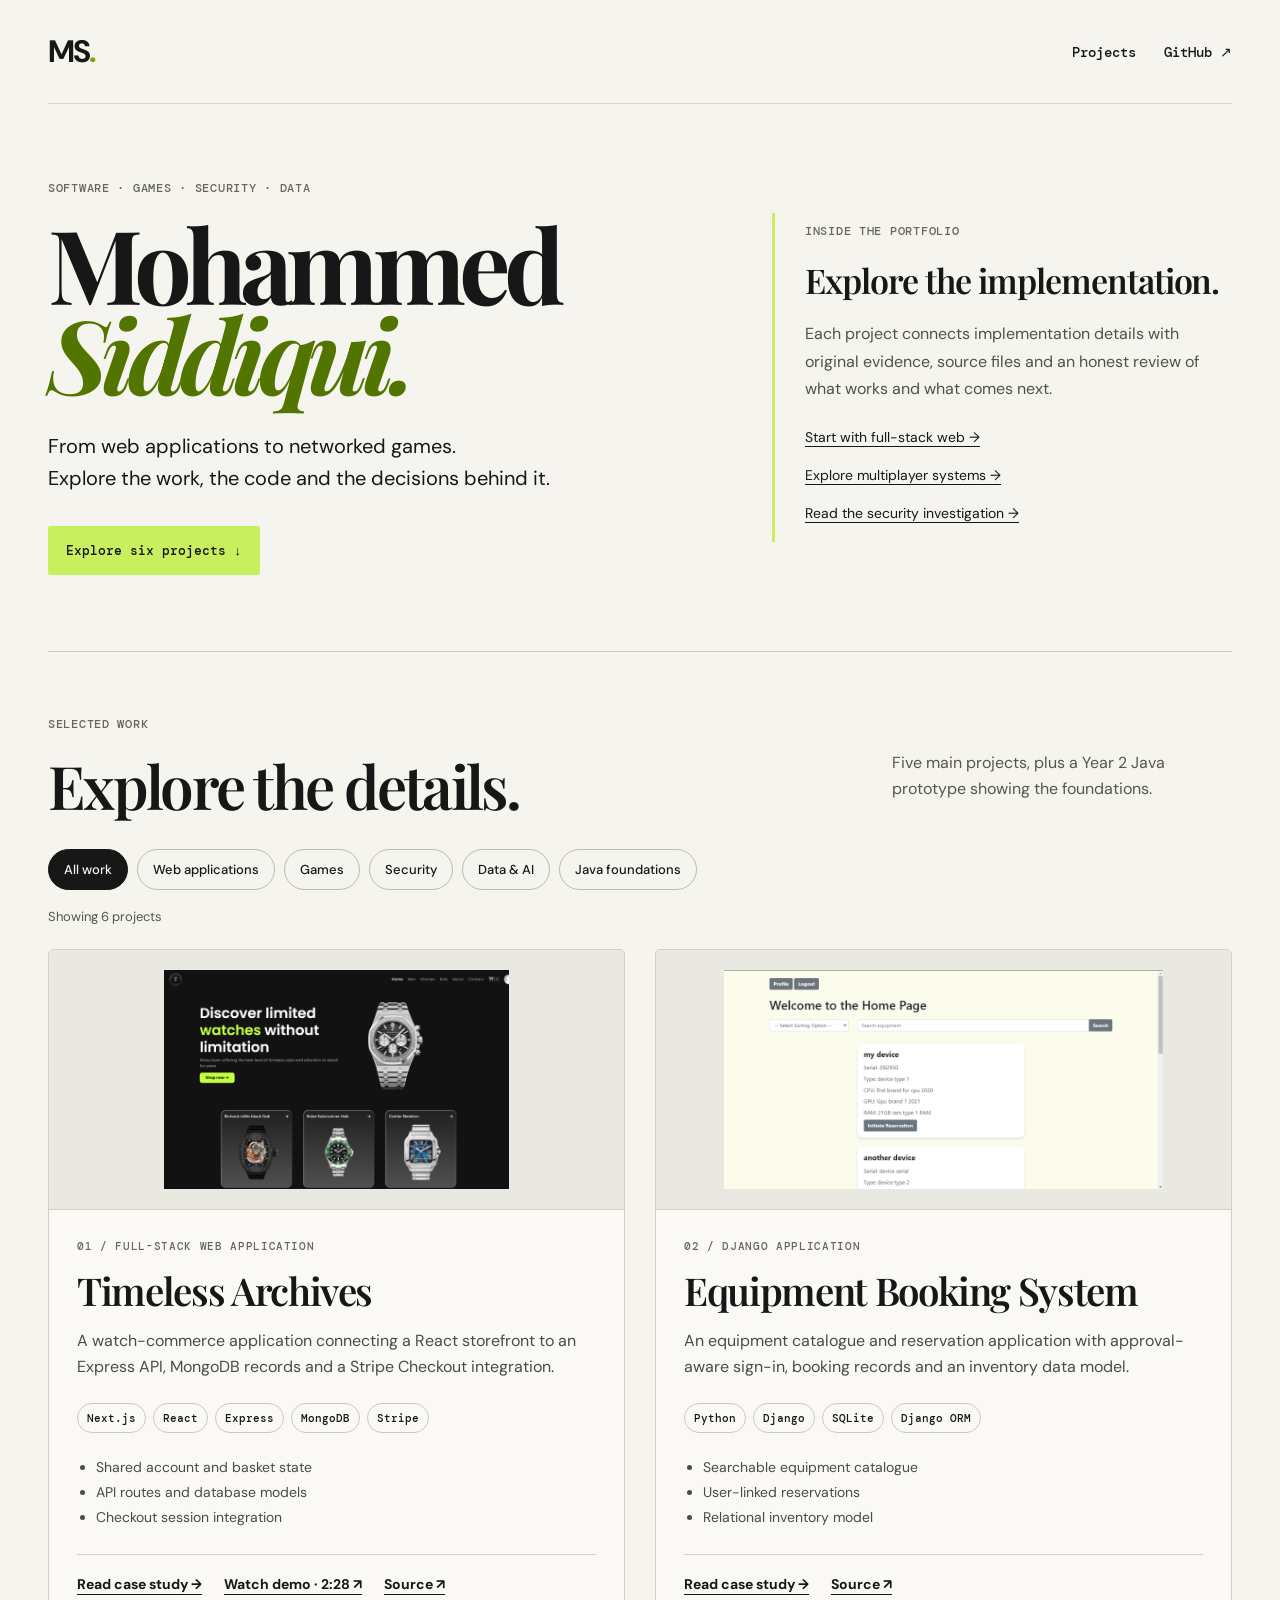
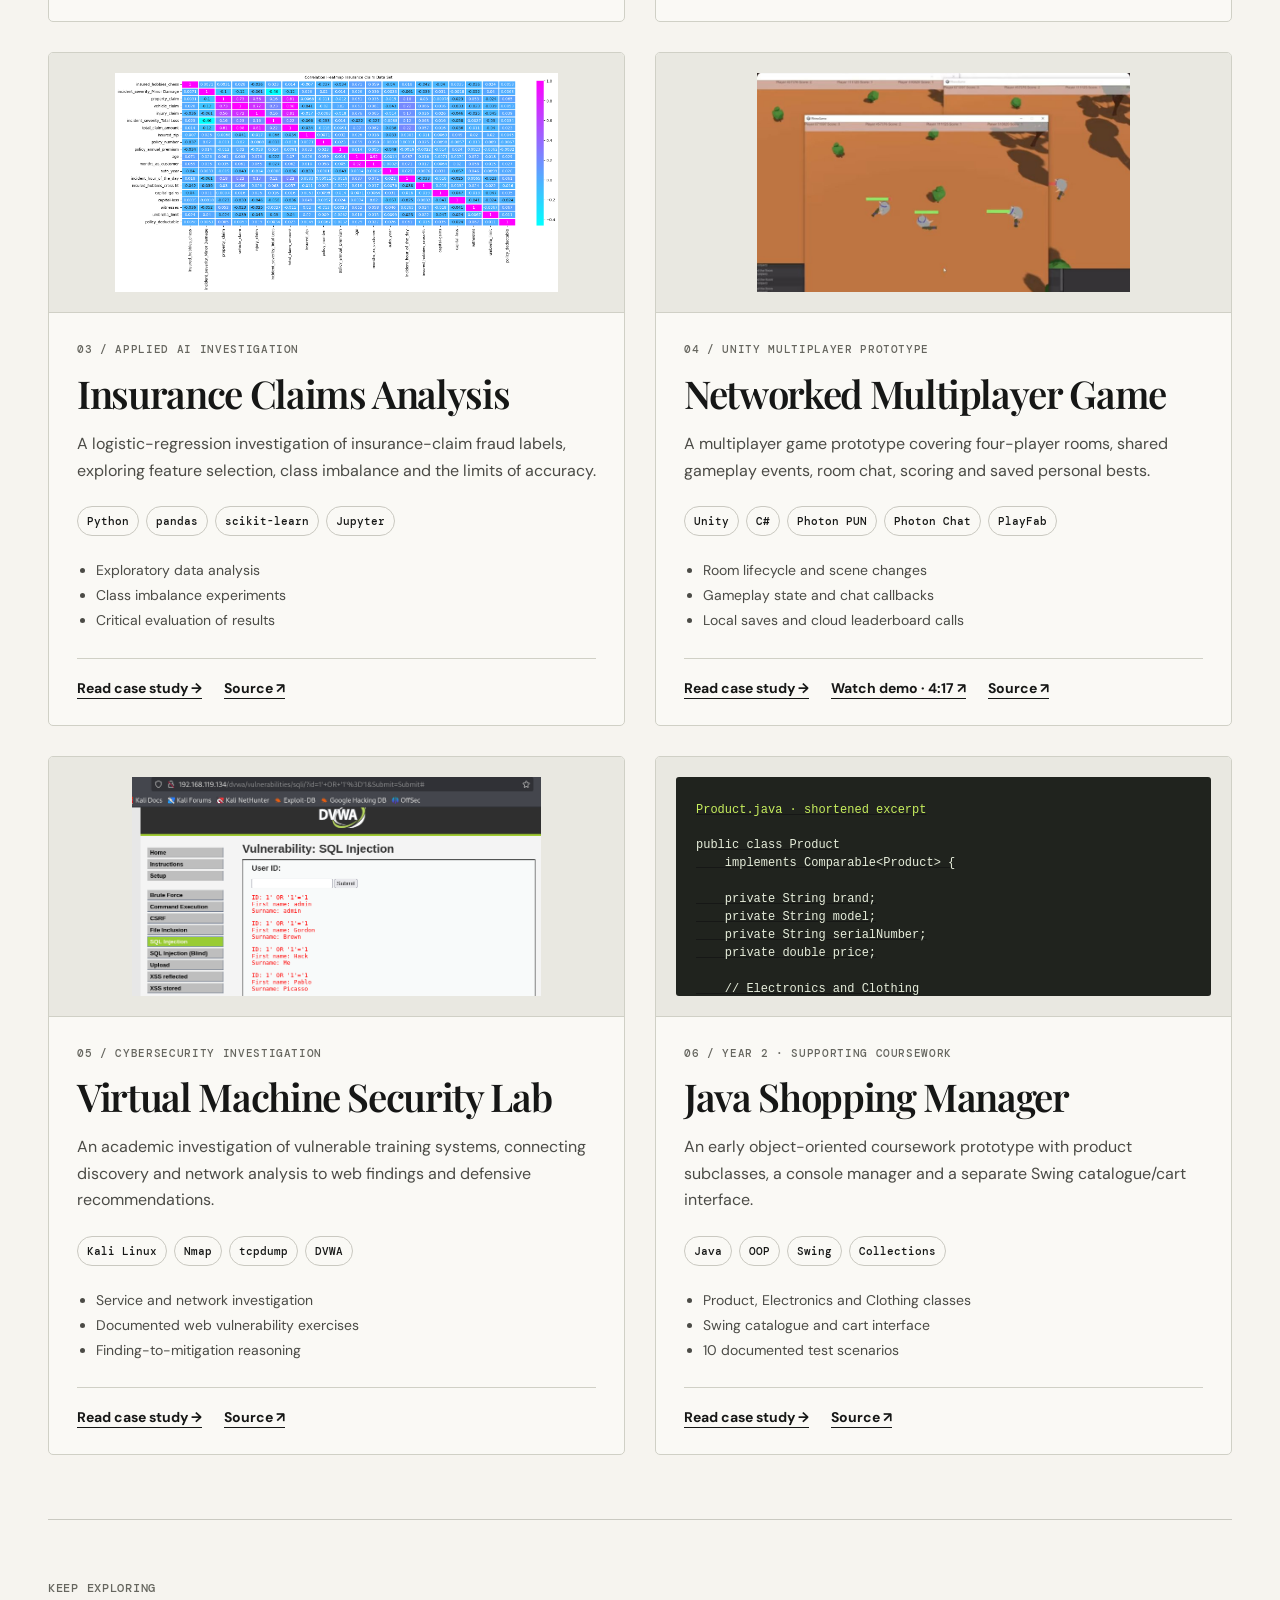
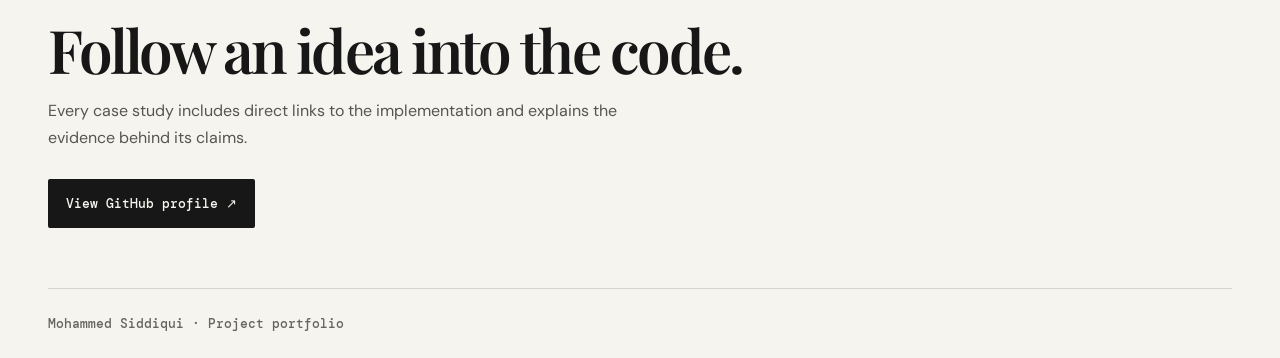
==== commit 9d78962a: "Add original project demos and authentic gameplay and booking evidence" ====
--- a/index.html
+++ b/index.html
@@ -1,4 +1,4 @@
-<!doctype html><html lang="en"><head><meta charset="utf-8"><meta name="viewport" content="width=device-width,initial-scale=1"><meta name="description" content="Six selected software projects by Mohammed Siddiqui: web applications, multiplayer games, cybersecurity, applied AI and Java."><meta name="theme-color" content="#c8ef5e"><title>Portfolio · Mohammed Siddiqui</title><link rel="stylesheet" href="styles.css"><link rel="stylesheet" href="case-studies.css"></head><body><a class="skip-link" href="#projects">Skip to projects</a><main><nav aria-label="Primary navigation"><a class="brand" href="index.html">MS<span>.</span></a><div class="nav-links"><a href="index.html#projects">Projects</a><a href="https://github.com/rr11ddzz" target="_blank" rel="noreferrer">GitHub ↗</a></div></nav><header class="portfolio-hero"><div><p class="eyebrow">Software · Games · Security · Data</p><h1>Mohammed<br><em>Siddiqui.</em></h1><p class="hero-lead">From web applications to networked games.<br>Explore the work, the code and the decisions behind it.</p><a class="button" href="#projects">Explore six projects ↓</a></div><aside class="intro-note"><p class="eyebrow">Inside the portfolio</p><h2>Explore the implementation.</h2><p>Each project connects implementation details with original evidence, source files and an honest review of what works and what comes next.</p><a href="projects/timeless-archives/">Start with full-stack web →</a><a href="projects/networked-game/">Explore multiplayer systems →</a><a href="projects/security-lab/">Read the security investigation →</a></aside></header><section class="project-gallery" id="projects" aria-labelledby="work-heading"><div class="gallery-heading"><div><p class="eyebrow">Selected work</p><h2 id="work-heading">Explore the details.</h2></div><p>Five main projects, plus a Year 2 Java prototype showing the foundations.</p></div><div class="filters" role="group" aria-label="Filter projects"><button type="button" data-filter="all" aria-pressed="true">All work</button><button type="button" data-filter="web" aria-pressed="false">Web applications</button><button type="button" data-filter="games" aria-pressed="false">Games</button><button type="button" data-filter="security" aria-pressed="false">Security</button><button type="button" data-filter="data" aria-pressed="false">Data & AI</button><button type="button" data-filter="java" aria-pressed="false">Java foundations</button></div><p id="project-count" class="result-count" role="status">Showing 6 projects</p><div class="work-grid"><article class="work-card" id="timeless-archives" data-category="web"><a class="card-image" href="projects/timeless-archives/" aria-label="Read Timeless Archives case study"><img src="assets/timeless-storefront.png" alt="Original storefront screenshot from the project report." loading="lazy" decoding="async"></a><div class="card-copy"><p class="eyebrow">01 / Full-stack web application</p><h3><a href="projects/timeless-archives/">Timeless Archives</a></h3><p>A watch-commerce application connecting a React storefront to an Express API, MongoDB records and a Stripe Checkout integration.</p><ul class="stack" aria-label="Technologies"><li>Next.js</li><li>React</li><li>Express</li><li>MongoDB</li><li>Stripe</li></ul><ul><li>Shared account and basket state</li><li>API routes and database models</li><li>Checkout session integration</li></ul><div class="card-actions"><a href="projects/timeless-archives/">Read case study →</a><a href="https://github.com/rr11ddzz/timeless-archives" target="_blank" rel="noreferrer">Source ↗</a></div></div></article><article class="work-card" id="equipment-booking" data-category="web"><a class="card-image" href="projects/equipment-booking/" aria-label="Read Equipment Booking System case study"><img src="assets/equipment-booking.png" alt="Original equipment catalogue screenshot from the project report." loading="lazy" decoding="async"></a><div class="card-copy"><p class="eyebrow">02 / Django application</p><h3><a href="projects/equipment-booking/">Equipment Booking System</a></h3><p>An equipment catalogue and reservation application with approval-aware sign-in, booking records and an inventory data model.</p><ul class="stack" aria-label="Technologies"><li>Python</li><li>Django</li><li>SQLite</li><li>Django ORM</li></ul><ul><li>Searchable equipment catalogue</li><li>User-linked reservations</li><li>Relational inventory model</li></ul><div class="card-actions"><a href="projects/equipment-booking/">Read case study →</a><a href="https://github.com/rr11ddzz/equipment-booking-system" target="_blank" rel="noreferrer">Source ↗</a></div></div></article><article class="work-card" id="applied-ai" data-category="data"><a class="card-image" href="projects/applied-ai/" aria-label="Read Insurance Claims Analysis case study"><img src="assets/ai-analysis.png" alt="Correlation heatmap saved in the original analysis notebook." loading="lazy" decoding="async"></a><div class="card-copy"><p class="eyebrow">03 / Applied AI investigation</p><h3><a href="projects/applied-ai/">Insurance Claims Analysis</a></h3><p>A logistic-regression investigation of insurance-claim fraud labels, exploring feature selection, class imbalance and the limits of accuracy.</p><ul class="stack" aria-label="Technologies"><li>Python</li><li>pandas</li><li>scikit-learn</li><li>Jupyter</li></ul><ul><li>Exploratory data analysis</li><li>Class imbalance experiments</li><li>Critical evaluation of results</li></ul><div class="card-actions"><a href="projects/applied-ai/">Read case study →</a><a href="https://github.com/rr11ddzz/applied-ai-logistic-regression" target="_blank" rel="noreferrer">Source ↗</a></div></div></article><article class="work-card" id="networked-game" data-category="games"><a class="card-image" href="projects/networked-game/" aria-label="Read Networked Multiplayer Game case study"><img src="assets/networked-game.png" alt="Original gameplay code screenshot showing local input ownership and firing RPCs." loading="lazy" decoding="async"></a><div class="card-copy"><p class="eyebrow">04 / Unity multiplayer prototype</p><h3><a href="projects/networked-game/">Networked Multiplayer Game</a></h3><p>A multiplayer game prototype covering four-player rooms, shared gameplay events, room chat, scoring and saved personal bests.</p><ul class="stack" aria-label="Technologies"><li>Unity</li><li>C#</li><li>Photon PUN</li><li>Photon Chat</li><li>PlayFab</li></ul><ul><li>Room lifecycle and scene changes</li><li>Gameplay state and chat callbacks</li><li>Local saves and cloud leaderboard calls</li></ul><div class="card-actions"><a href="projects/networked-game/">Read case study →</a><a href="https://github.com/rr11ddzz/portfolio/tree/main/projects/networked-game" target="_blank" rel="noreferrer">Source ↗</a></div></div></article><article class="work-card" id="security-lab" data-category="security"><a class="card-image" href="projects/security-lab/" aria-label="Read Virtual Machine Security Lab case study"><img src="assets/security-lab.png" alt="Original DVWA screenshot from the documented virtual-machine lab." loading="lazy" decoding="async"></a><div class="card-copy"><p class="eyebrow">05 / Cybersecurity investigation</p><h3><a href="projects/security-lab/">Virtual Machine Security Lab</a></h3><p>An academic investigation of vulnerable training systems, connecting discovery and network analysis to web findings and defensive recommendations.</p><ul class="stack" aria-label="Technologies"><li>Kali Linux</li><li>Nmap</li><li>tcpdump</li><li>DVWA</li></ul><ul><li>Service and network investigation</li><li>Documented web vulnerability exercises</li><li>Finding-to-mitigation reasoning</li></ul><div class="card-actions"><a href="projects/security-lab/">Read case study →</a><a href="https://github.com/rr11ddzz/portfolio/tree/main/projects/security-lab" target="_blank" rel="noreferrer">Source ↗</a></div></div></article><article class="work-card" id="java-shopping" data-category="java"><a class="card-image" href="projects/java-shopping/" aria-label="Read Java Shopping Manager case study"><div class="source-preview"><span>Product.java · shortened excerpt</span><pre><code>public class Product
+<!doctype html><html lang="en"><head><meta charset="utf-8"><meta name="viewport" content="width=device-width,initial-scale=1"><meta name="description" content="Six selected software projects by Mohammed Siddiqui: web applications, multiplayer games, cybersecurity, applied AI and Java."><meta name="theme-color" content="#c8ef5e"><title>Portfolio · Mohammed Siddiqui</title><link rel="stylesheet" href="styles.css"><link rel="stylesheet" href="case-studies.css"></head><body><a class="skip-link" href="#projects">Skip to projects</a><main><nav aria-label="Primary navigation"><a class="brand" href="index.html">MS<span>.</span></a><div class="nav-links"><a href="index.html#projects">Projects</a><a href="https://github.com/rr11ddzz" target="_blank" rel="noreferrer">GitHub ↗</a></div></nav><header class="portfolio-hero"><div><p class="eyebrow">Software · Games · Security · Data</p><h1>Mohammed<br><em>Siddiqui.</em></h1><p class="hero-lead">From web applications to networked games.<br>Explore the work, the code and the decisions behind it.</p><a class="button" href="#projects">Explore six projects ↓</a></div><aside class="intro-note"><p class="eyebrow">Inside the portfolio</p><h2>Explore the implementation.</h2><p>Each project connects implementation details with original evidence, source files and an honest review of what works and what comes next.</p><a href="projects/timeless-archives/">Start with full-stack web →</a><a href="projects/networked-game/">Explore multiplayer systems →</a><a href="projects/security-lab/">Read the security investigation →</a></aside></header><section class="project-gallery" id="projects" aria-labelledby="work-heading"><div class="gallery-heading"><div><p class="eyebrow">Selected work</p><h2 id="work-heading">Explore the details.</h2></div><p>Five main projects, plus a Year 2 Java prototype showing the foundations.</p></div><div class="filters" role="group" aria-label="Filter projects"><button type="button" data-filter="all" aria-pressed="true">All work</button><button type="button" data-filter="web" aria-pressed="false">Web applications</button><button type="button" data-filter="games" aria-pressed="false">Games</button><button type="button" data-filter="security" aria-pressed="false">Security</button><button type="button" data-filter="data" aria-pressed="false">Data & AI</button><button type="button" data-filter="java" aria-pressed="false">Java foundations</button></div><p id="project-count" class="result-count" role="status">Showing 6 projects</p><div class="work-grid"><article class="work-card" id="timeless-archives" data-category="web"><a class="card-image" href="projects/timeless-archives/" aria-label="Read Timeless Archives case study"><img src="assets/timeless-storefront.png" alt="Original storefront screenshot from the project report." loading="lazy" decoding="async"></a><div class="card-copy"><p class="eyebrow">01 / Full-stack web application</p><h3><a href="projects/timeless-archives/">Timeless Archives</a></h3><p>A watch-commerce application connecting a React storefront to an Express API, MongoDB records and a Stripe Checkout integration.</p><ul class="stack" aria-label="Technologies"><li>Next.js</li><li>React</li><li>Express</li><li>MongoDB</li><li>Stripe</li></ul><ul><li>Shared account and basket state</li><li>API routes and database models</li><li>Checkout session integration</li></ul><div class="card-actions"><a href="projects/timeless-archives/">Read case study →</a><a href="https://www.youtube.com/watch?v=w-0PxvQOGpQ" target="_blank" rel="noreferrer">Watch demo · 2:28 ↗</a><a href="https://github.com/rr11ddzz/timeless-archives" target="_blank" rel="noreferrer">Source ↗</a></div></div></article><article class="work-card" id="equipment-booking" data-category="web"><a class="card-image" href="projects/equipment-booking/" aria-label="Read Equipment Booking System case study"><img src="assets/equipment-booking.png" alt="Original equipment catalogue screenshot from the project report." loading="lazy" decoding="async"></a><div class="card-copy"><p class="eyebrow">02 / Django application</p><h3><a href="projects/equipment-booking/">Equipment Booking System</a></h3><p>An equipment catalogue and reservation application with approval-aware sign-in, booking records and an inventory data model.</p><ul class="stack" aria-label="Technologies"><li>Python</li><li>Django</li><li>SQLite</li><li>Django ORM</li></ul><ul><li>Searchable equipment catalogue</li><li>User-linked reservations</li><li>Relational inventory model</li></ul><div class="card-actions"><a href="projects/equipment-booking/">Read case study →</a><a href="https://github.com/rr11ddzz/equipment-booking-system" target="_blank" rel="noreferrer">Source ↗</a></div></div></article><article class="work-card" id="applied-ai" data-category="data"><a class="card-image" href="projects/applied-ai/" aria-label="Read Insurance Claims Analysis case study"><img src="assets/ai-analysis.png" alt="Correlation heatmap saved in the original analysis notebook." loading="lazy" decoding="async"></a><div class="card-copy"><p class="eyebrow">03 / Applied AI investigation</p><h3><a href="projects/applied-ai/">Insurance Claims Analysis</a></h3><p>A logistic-regression investigation of insurance-claim fraud labels, exploring feature selection, class imbalance and the limits of accuracy.</p><ul class="stack" aria-label="Technologies"><li>Python</li><li>pandas</li><li>scikit-learn</li><li>Jupyter</li></ul><ul><li>Exploratory data analysis</li><li>Class imbalance experiments</li><li>Critical evaluation of results</li></ul><div class="card-actions"><a href="projects/applied-ai/">Read case study →</a><a href="https://github.com/rr11ddzz/applied-ai-logistic-regression" target="_blank" rel="noreferrer">Source ↗</a></div></div></article><article class="work-card" id="networked-game" data-category="games"><a class="card-image" href="projects/networked-game/" aria-label="Read Networked Multiplayer Game case study"><img src="assets/gameplay-demo.jpg" alt="Original recorded gameplay showing several game windows, players, health bars and scores." loading="lazy" decoding="async"></a><div class="card-copy"><p class="eyebrow">04 / Unity multiplayer prototype</p><h3><a href="projects/networked-game/">Networked Multiplayer Game</a></h3><p>A multiplayer game prototype covering four-player rooms, shared gameplay events, room chat, scoring and saved personal bests.</p><ul class="stack" aria-label="Technologies"><li>Unity</li><li>C#</li><li>Photon PUN</li><li>Photon Chat</li><li>PlayFab</li></ul><ul><li>Room lifecycle and scene changes</li><li>Gameplay state and chat callbacks</li><li>Local saves and cloud leaderboard calls</li></ul><div class="card-actions"><a href="projects/networked-game/">Read case study →</a><a href="https://www.youtube.com/watch?v=LHpnrs5xpmw" target="_blank" rel="noreferrer">Watch demo · 4:17 ↗</a><a href="https://github.com/rr11ddzz/portfolio/tree/main/projects/networked-game" target="_blank" rel="noreferrer">Source ↗</a></div></div></article><article class="work-card" id="security-lab" data-category="security"><a class="card-image" href="projects/security-lab/" aria-label="Read Virtual Machine Security Lab case study"><img src="assets/security-lab.png" alt="Original DVWA screenshot from the documented virtual-machine lab." loading="lazy" decoding="async"></a><div class="card-copy"><p class="eyebrow">05 / Cybersecurity investigation</p><h3><a href="projects/security-lab/">Virtual Machine Security Lab</a></h3><p>An academic investigation of vulnerable training systems, connecting discovery and network analysis to web findings and defensive recommendations.</p><ul class="stack" aria-label="Technologies"><li>Kali Linux</li><li>Nmap</li><li>tcpdump</li><li>DVWA</li></ul><ul><li>Service and network investigation</li><li>Documented web vulnerability exercises</li><li>Finding-to-mitigation reasoning</li></ul><div class="card-actions"><a href="projects/security-lab/">Read case study →</a><a href="https://github.com/rr11ddzz/portfolio/tree/main/projects/security-lab" target="_blank" rel="noreferrer">Source ↗</a></div></div></article><article class="work-card" id="java-shopping" data-category="java"><a class="card-image" href="projects/java-shopping/" aria-label="Read Java Shopping Manager case study"><div class="source-preview"><span>Product.java · shortened excerpt</span><pre><code>public class Product
     implements Comparable&lt;Product&gt; {
 
     private String brand;
--- a/case-studies.css
+++ b/case-studies.css
@@ -10,3 +10,6 @@
 .case-hero{padding:40px 0 48px;border-bottom:1px solid #cac9c1}.back-link{display:inline-block;margin-bottom:35px;font-size:14px;text-underline-offset:5px}.case-hero h1{font:600 clamp(40px,6vw,76px)/1.02 'Playfair Display',serif;letter-spacing:-.05em;margin:0;max-width:1000px}.case-hero .eyebrow{margin-bottom:18px}.case-lead{font-size:21px;line-height:1.65;max-width:850px;color:#4b4b46}.case-actions{font-weight:700;font-size:15px;text-underline-offset:5px}.case-layout{display:grid;grid-template-columns:250px minmax(0,1fr);gap:70px;padding:46px 0 70px}.case-sidebar{align-self:start;position:sticky;top:25px}.case-sidebar>p:not(.eyebrow){line-height:1.7;font-size:15px}.review-label{padding:16px;background:#e9eadd;border-left:3px solid #7a9633}.toc{display:flex;flex-direction:column;gap:14px;border-top:1px solid #cac9c1;padding-top:22px;margin-top:25px}.toc a{font-size:14px;line-height:1.5;text-underline-offset:4px}.case-evidence{margin:0 0 38px}.case-evidence>img{display:block;max-height:480px;width:100%;object-fit:contain;background:#e9e8e1;padding:18px;border:1px solid #d0d0c6}.case-evidence figcaption,.inline-evidence figcaption{font-size:13px;line-height:1.6;color:#55564e;margin-top:12px}.case-section{scroll-margin-top:30px;padding:28px 0;border-top:1px solid #cac9c1}.case-section h2{font:600 32px/1.15 'Playfair Display',serif;letter-spacing:-.03em;margin:0 0 22px}.case-section p,.case-section li{font-size:16px;line-height:1.85;color:#41433c}.case-section ul{padding-left:23px}.case-section li+li{margin-top:9px}.case-section a{text-underline-offset:4px;overflow-wrap:anywhere}.table-wrap{overflow-x:auto;margin:22px 0}table{border-collapse:collapse;width:100%;font-size:14px;line-height:1.7}th,td{padding:14px;text-align:left;vertical-align:top;border-bottom:1px solid #d0d0c6}th{background:#e9eadd}td:first-child{font-weight:700;min-width:100px}.inline-evidence{margin:30px 0}.inline-evidence img{display:block;width:100%;max-width:700px}.case-footer{max-width:none;padding:26px 0;font-size:13px}.case-layout article>.button{margin-top:35px;line-height:1.6}
 @media(max-width:900px){.portfolio-hero{gap:35px}.case-layout{grid-template-columns:190px minmax(0,1fr);gap:35px}.card-image{height:220px}.card-copy{padding:22px}}
 @media(max-width:720px){.portfolio-hero{grid-template-columns:1fr;padding:50px 0;gap:35px}.portfolio-hero h1{font-size:clamp(60px,15vw,100px)}.intro-note{padding-left:20px}.intro-note h2{font-size:29px}.hero-lead{font-size:18px}.gallery-heading{display:block}.gallery-heading>p{max-width:100%}.work-grid{grid-template-columns:1fr;gap:24px}.card-image{height:230px}.project-gallery{padding:44px 0}.case-layout{grid-template-columns:1fr;gap:28px;padding-top:25px}.case-sidebar{position:static}.toc{display:grid;grid-template-columns:1fr 1fr;gap:12px}.case-lead{font-size:18px}.case-section h2{font-size:29px}.case-evidence>img{padding:10px}.case-hero{padding-bottom:30px}.case-hero .stack{gap:6px}th,td{padding:10px}.case-section p,.case-section li{font-size:15px}.case-layout article>.button{font-size:12px}}
+
+/* Original demonstration links stay readable on narrow screens. */
+.card-actions{flex-wrap:wrap;justify-content:flex-start;gap:16px 22px}.case-actions{display:flex;flex-wrap:wrap;gap:18px 28px;line-height:1.6}.demo-chapters{display:flex;flex-wrap:wrap;gap:12px}.demo-chapters a{display:block;padding:12px 16px;border:1px solid #b9bbb0;border-radius:4px;font-size:14px;line-height:1.5;background:#e9eadd}.case-section .evidence-note{font-size:13px;color:#55564e}.demo-chapters a:hover{background:#dce7c3}
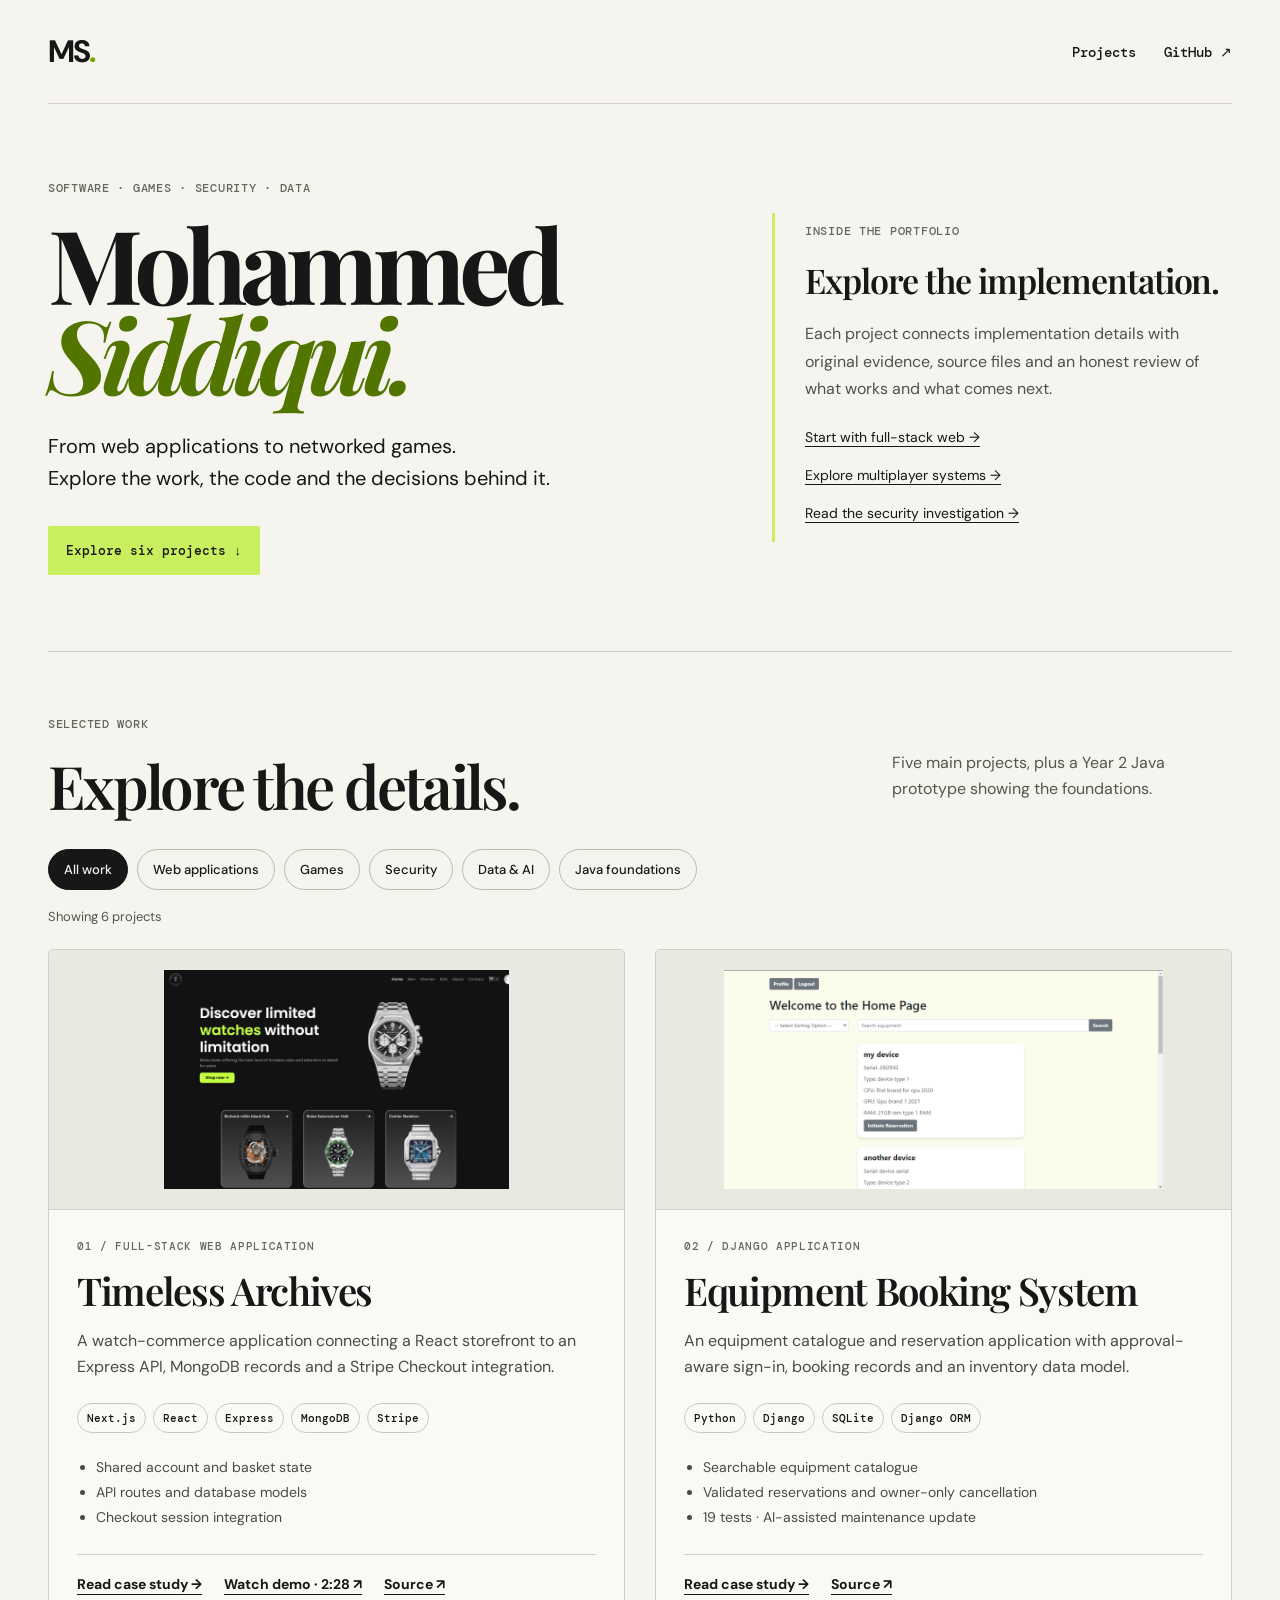
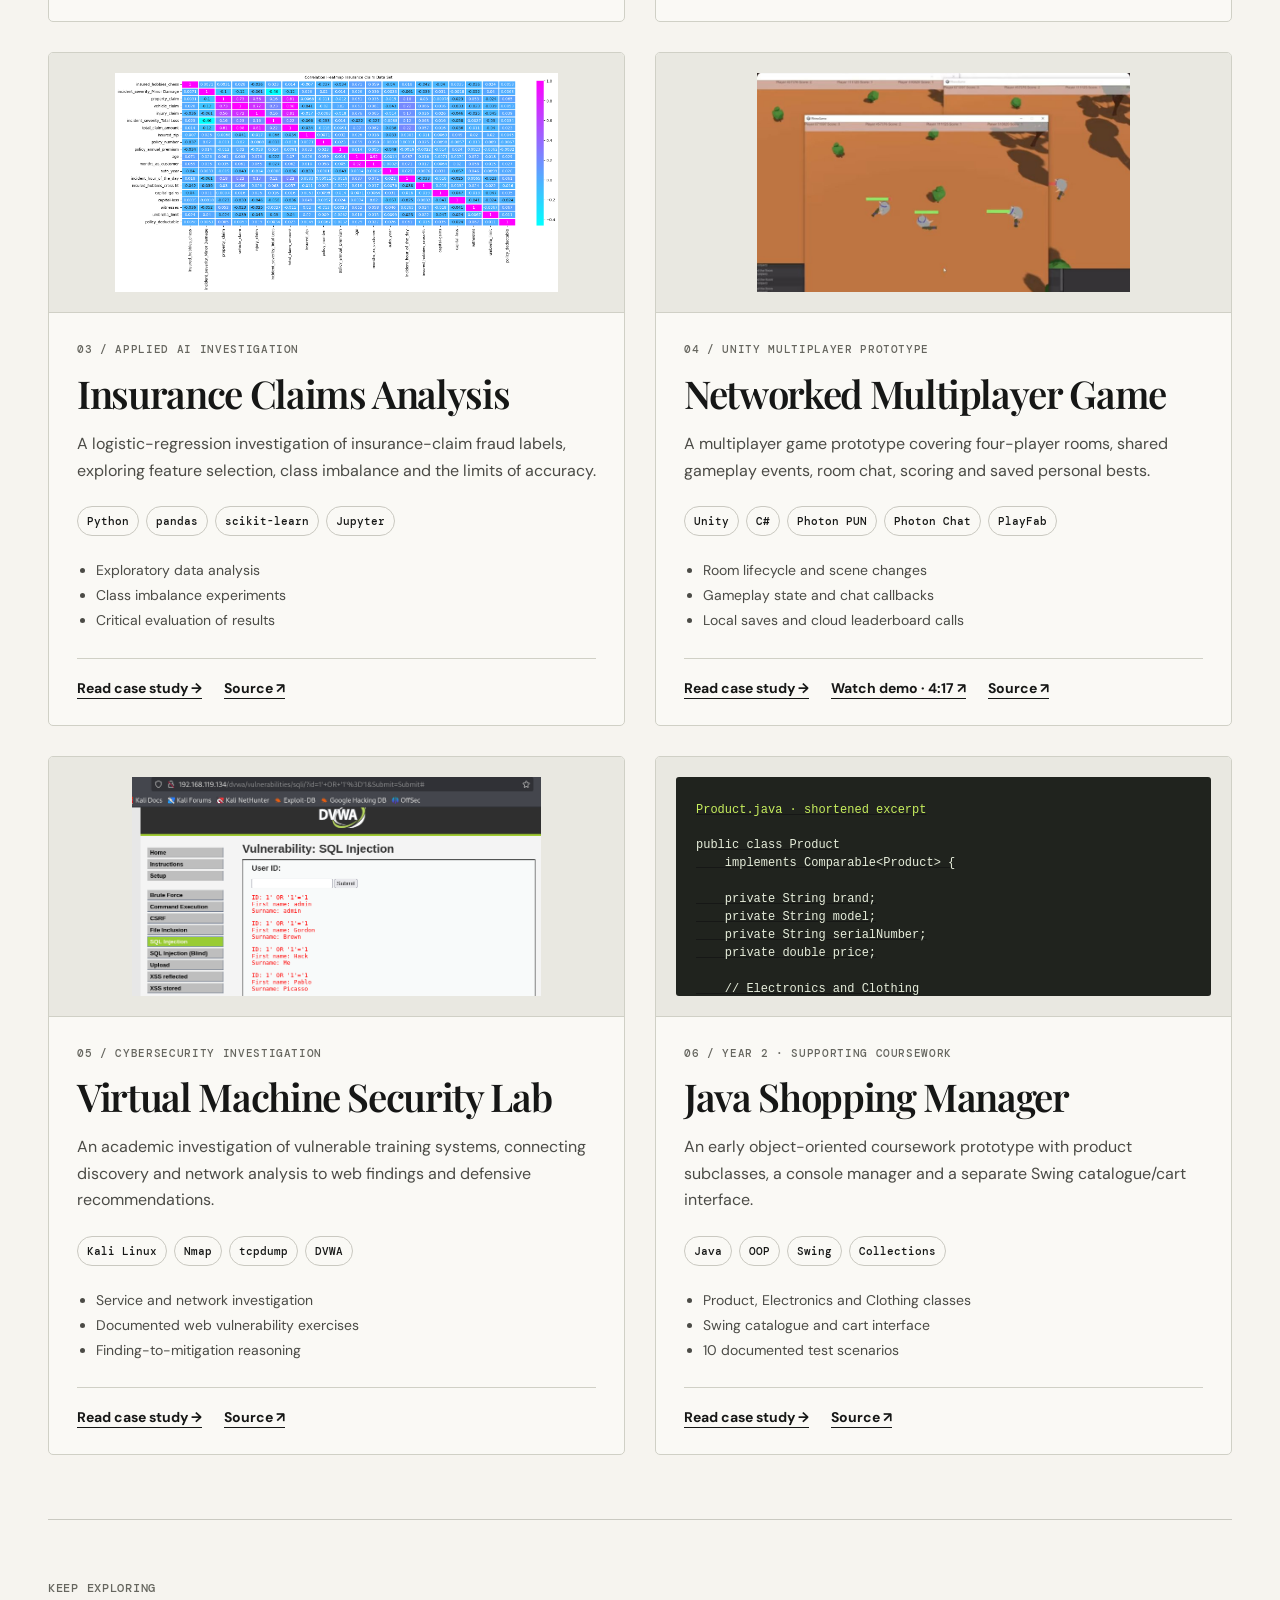
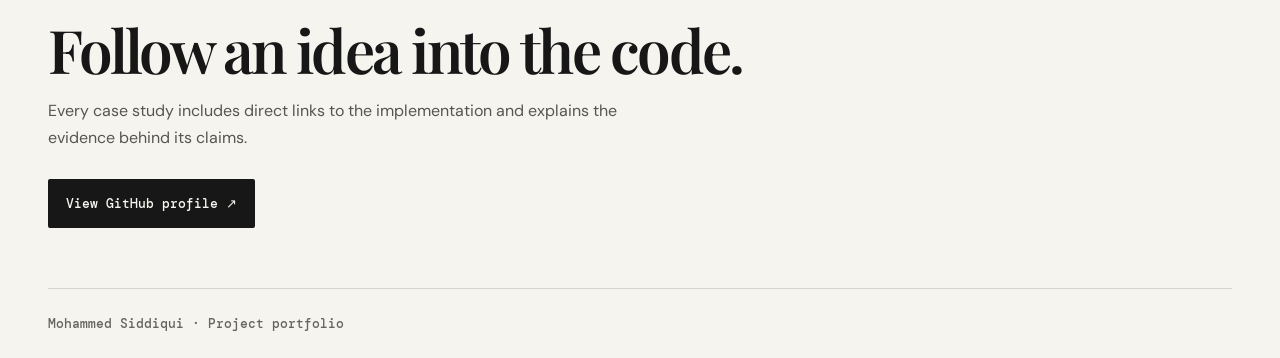
==== commit 816f2462: "Document tested booking improvements and distinguish later maintenance from coursework" ====
--- a/index.html
+++ b/index.html
@@ -1,4 +1,4 @@
-<!doctype html><html lang="en"><head><meta charset="utf-8"><meta name="viewport" content="width=device-width,initial-scale=1"><meta name="description" content="Six selected software projects by Mohammed Siddiqui: web applications, multiplayer games, cybersecurity, applied AI and Java."><meta name="theme-color" content="#c8ef5e"><title>Portfolio · Mohammed Siddiqui</title><link rel="stylesheet" href="styles.css"><link rel="stylesheet" href="case-studies.css"></head><body><a class="skip-link" href="#projects">Skip to projects</a><main><nav aria-label="Primary navigation"><a class="brand" href="index.html">MS<span>.</span></a><div class="nav-links"><a href="index.html#projects">Projects</a><a href="https://github.com/rr11ddzz" target="_blank" rel="noreferrer">GitHub ↗</a></div></nav><header class="portfolio-hero"><div><p class="eyebrow">Software · Games · Security · Data</p><h1>Mohammed<br><em>Siddiqui.</em></h1><p class="hero-lead">From web applications to networked games.<br>Explore the work, the code and the decisions behind it.</p><a class="button" href="#projects">Explore six projects ↓</a></div><aside class="intro-note"><p class="eyebrow">Inside the portfolio</p><h2>Explore the implementation.</h2><p>Each project connects implementation details with original evidence, source files and an honest review of what works and what comes next.</p><a href="projects/timeless-archives/">Start with full-stack web →</a><a href="projects/networked-game/">Explore multiplayer systems →</a><a href="projects/security-lab/">Read the security investigation →</a></aside></header><section class="project-gallery" id="projects" aria-labelledby="work-heading"><div class="gallery-heading"><div><p class="eyebrow">Selected work</p><h2 id="work-heading">Explore the details.</h2></div><p>Five main projects, plus a Year 2 Java prototype showing the foundations.</p></div><div class="filters" role="group" aria-label="Filter projects"><button type="button" data-filter="all" aria-pressed="true">All work</button><button type="button" data-filter="web" aria-pressed="false">Web applications</button><button type="button" data-filter="games" aria-pressed="false">Games</button><button type="button" data-filter="security" aria-pressed="false">Security</button><button type="button" data-filter="data" aria-pressed="false">Data & AI</button><button type="button" data-filter="java" aria-pressed="false">Java foundations</button></div><p id="project-count" class="result-count" role="status">Showing 6 projects</p><div class="work-grid"><article class="work-card" id="timeless-archives" data-category="web"><a class="card-image" href="projects/timeless-archives/" aria-label="Read Timeless Archives case study"><img src="assets/timeless-storefront.png" alt="Original storefront screenshot from the project report." loading="lazy" decoding="async"></a><div class="card-copy"><p class="eyebrow">01 / Full-stack web application</p><h3><a href="projects/timeless-archives/">Timeless Archives</a></h3><p>A watch-commerce application connecting a React storefront to an Express API, MongoDB records and a Stripe Checkout integration.</p><ul class="stack" aria-label="Technologies"><li>Next.js</li><li>React</li><li>Express</li><li>MongoDB</li><li>Stripe</li></ul><ul><li>Shared account and basket state</li><li>API routes and database models</li><li>Checkout session integration</li></ul><div class="card-actions"><a href="projects/timeless-archives/">Read case study →</a><a href="https://www.youtube.com/watch?v=w-0PxvQOGpQ" target="_blank" rel="noreferrer">Watch demo · 2:28 ↗</a><a href="https://github.com/rr11ddzz/timeless-archives" target="_blank" rel="noreferrer">Source ↗</a></div></div></article><article class="work-card" id="equipment-booking" data-category="web"><a class="card-image" href="projects/equipment-booking/" aria-label="Read Equipment Booking System case study"><img src="assets/equipment-booking.png" alt="Original equipment catalogue screenshot from the project report." loading="lazy" decoding="async"></a><div class="card-copy"><p class="eyebrow">02 / Django application</p><h3><a href="projects/equipment-booking/">Equipment Booking System</a></h3><p>An equipment catalogue and reservation application with approval-aware sign-in, booking records and an inventory data model.</p><ul class="stack" aria-label="Technologies"><li>Python</li><li>Django</li><li>SQLite</li><li>Django ORM</li></ul><ul><li>Searchable equipment catalogue</li><li>User-linked reservations</li><li>Relational inventory model</li></ul><div class="card-actions"><a href="projects/equipment-booking/">Read case study →</a><a href="https://github.com/rr11ddzz/equipment-booking-system" target="_blank" rel="noreferrer">Source ↗</a></div></div></article><article class="work-card" id="applied-ai" data-category="data"><a class="card-image" href="projects/applied-ai/" aria-label="Read Insurance Claims Analysis case study"><img src="assets/ai-analysis.png" alt="Correlation heatmap saved in the original analysis notebook." loading="lazy" decoding="async"></a><div class="card-copy"><p class="eyebrow">03 / Applied AI investigation</p><h3><a href="projects/applied-ai/">Insurance Claims Analysis</a></h3><p>A logistic-regression investigation of insurance-claim fraud labels, exploring feature selection, class imbalance and the limits of accuracy.</p><ul class="stack" aria-label="Technologies"><li>Python</li><li>pandas</li><li>scikit-learn</li><li>Jupyter</li></ul><ul><li>Exploratory data analysis</li><li>Class imbalance experiments</li><li>Critical evaluation of results</li></ul><div class="card-actions"><a href="projects/applied-ai/">Read case study →</a><a href="https://github.com/rr11ddzz/applied-ai-logistic-regression" target="_blank" rel="noreferrer">Source ↗</a></div></div></article><article class="work-card" id="networked-game" data-category="games"><a class="card-image" href="projects/networked-game/" aria-label="Read Networked Multiplayer Game case study"><img src="assets/gameplay-demo.jpg" alt="Original recorded gameplay showing several game windows, players, health bars and scores." loading="lazy" decoding="async"></a><div class="card-copy"><p class="eyebrow">04 / Unity multiplayer prototype</p><h3><a href="projects/networked-game/">Networked Multiplayer Game</a></h3><p>A multiplayer game prototype covering four-player rooms, shared gameplay events, room chat, scoring and saved personal bests.</p><ul class="stack" aria-label="Technologies"><li>Unity</li><li>C#</li><li>Photon PUN</li><li>Photon Chat</li><li>PlayFab</li></ul><ul><li>Room lifecycle and scene changes</li><li>Gameplay state and chat callbacks</li><li>Local saves and cloud leaderboard calls</li></ul><div class="card-actions"><a href="projects/networked-game/">Read case study →</a><a href="https://www.youtube.com/watch?v=LHpnrs5xpmw" target="_blank" rel="noreferrer">Watch demo · 4:17 ↗</a><a href="https://github.com/rr11ddzz/portfolio/tree/main/projects/networked-game" target="_blank" rel="noreferrer">Source ↗</a></div></div></article><article class="work-card" id="security-lab" data-category="security"><a class="card-image" href="projects/security-lab/" aria-label="Read Virtual Machine Security Lab case study"><img src="assets/security-lab.png" alt="Original DVWA screenshot from the documented virtual-machine lab." loading="lazy" decoding="async"></a><div class="card-copy"><p class="eyebrow">05 / Cybersecurity investigation</p><h3><a href="projects/security-lab/">Virtual Machine Security Lab</a></h3><p>An academic investigation of vulnerable training systems, connecting discovery and network analysis to web findings and defensive recommendations.</p><ul class="stack" aria-label="Technologies"><li>Kali Linux</li><li>Nmap</li><li>tcpdump</li><li>DVWA</li></ul><ul><li>Service and network investigation</li><li>Documented web vulnerability exercises</li><li>Finding-to-mitigation reasoning</li></ul><div class="card-actions"><a href="projects/security-lab/">Read case study →</a><a href="https://github.com/rr11ddzz/portfolio/tree/main/projects/security-lab" target="_blank" rel="noreferrer">Source ↗</a></div></div></article><article class="work-card" id="java-shopping" data-category="java"><a class="card-image" href="projects/java-shopping/" aria-label="Read Java Shopping Manager case study"><div class="source-preview"><span>Product.java · shortened excerpt</span><pre><code>public class Product
+<!doctype html><html lang="en"><head><meta charset="utf-8"><meta name="viewport" content="width=device-width,initial-scale=1"><meta name="description" content="Six selected software projects by Mohammed Siddiqui: web applications, multiplayer games, cybersecurity, applied AI and Java."><meta name="theme-color" content="#c8ef5e"><title>Portfolio · Mohammed Siddiqui</title><link rel="stylesheet" href="styles.css"><link rel="stylesheet" href="case-studies.css"></head><body><a class="skip-link" href="#projects">Skip to projects</a><main><nav aria-label="Primary navigation"><a class="brand" href="index.html">MS<span>.</span></a><div class="nav-links"><a href="index.html#projects">Projects</a><a href="https://github.com/rr11ddzz" target="_blank" rel="noreferrer">GitHub ↗</a></div></nav><header class="portfolio-hero"><div><p class="eyebrow">Software · Games · Security · Data</p><h1>Mohammed<br><em>Siddiqui.</em></h1><p class="hero-lead">From web applications to networked games.<br>Explore the work, the code and the decisions behind it.</p><a class="button" href="#projects">Explore six projects ↓</a></div><aside class="intro-note"><p class="eyebrow">Inside the portfolio</p><h2>Explore the implementation.</h2><p>Each project connects implementation details with original evidence, source files and an honest review of what works and what comes next.</p><a href="projects/timeless-archives/">Start with full-stack web →</a><a href="projects/networked-game/">Explore multiplayer systems →</a><a href="projects/security-lab/">Read the security investigation →</a></aside></header><section class="project-gallery" id="projects" aria-labelledby="work-heading"><div class="gallery-heading"><div><p class="eyebrow">Selected work</p><h2 id="work-heading">Explore the details.</h2></div><p>Five main projects, plus a Year 2 Java prototype showing the foundations.</p></div><div class="filters" role="group" aria-label="Filter projects"><button type="button" data-filter="all" aria-pressed="true">All work</button><button type="button" data-filter="web" aria-pressed="false">Web applications</button><button type="button" data-filter="games" aria-pressed="false">Games</button><button type="button" data-filter="security" aria-pressed="false">Security</button><button type="button" data-filter="data" aria-pressed="false">Data & AI</button><button type="button" data-filter="java" aria-pressed="false">Java foundations</button></div><p id="project-count" class="result-count" role="status">Showing 6 projects</p><div class="work-grid"><article class="work-card" id="timeless-archives" data-category="web"><a class="card-image" href="projects/timeless-archives/" aria-label="Read Timeless Archives case study"><img src="assets/timeless-storefront.png" alt="Original storefront screenshot from the project report." loading="lazy" decoding="async"></a><div class="card-copy"><p class="eyebrow">01 / Full-stack web application</p><h3><a href="projects/timeless-archives/">Timeless Archives</a></h3><p>A watch-commerce application connecting a React storefront to an Express API, MongoDB records and a Stripe Checkout integration.</p><ul class="stack" aria-label="Technologies"><li>Next.js</li><li>React</li><li>Express</li><li>MongoDB</li><li>Stripe</li></ul><ul><li>Shared account and basket state</li><li>API routes and database models</li><li>Checkout session integration</li></ul><div class="card-actions"><a href="projects/timeless-archives/">Read case study →</a><a href="https://www.youtube.com/watch?v=w-0PxvQOGpQ" target="_blank" rel="noreferrer">Watch demo · 2:28 ↗</a><a href="https://github.com/rr11ddzz/timeless-archives" target="_blank" rel="noreferrer">Source ↗</a></div></div></article><article class="work-card" id="equipment-booking" data-category="web"><a class="card-image" href="projects/equipment-booking/" aria-label="Read Equipment Booking System case study"><img src="assets/equipment-booking.png" alt="Original equipment catalogue screenshot from the project report." loading="lazy" decoding="async"></a><div class="card-copy"><p class="eyebrow">02 / Django application</p><h3><a href="projects/equipment-booking/">Equipment Booking System</a></h3><p>An equipment catalogue and reservation application with approval-aware sign-in, booking records and an inventory data model.</p><ul class="stack" aria-label="Technologies"><li>Python</li><li>Django</li><li>SQLite</li><li>Django ORM</li></ul><ul><li>Searchable equipment catalogue</li><li>Validated reservations and owner-only cancellation</li><li>19 tests · AI-assisted maintenance update</li></ul><div class="card-actions"><a href="projects/equipment-booking/">Read case study →</a><a href="https://github.com/rr11ddzz/equipment-booking-system" target="_blank" rel="noreferrer">Source ↗</a></div></div></article><article class="work-card" id="applied-ai" data-category="data"><a class="card-image" href="projects/applied-ai/" aria-label="Read Insurance Claims Analysis case study"><img src="assets/ai-analysis.png" alt="Correlation heatmap saved in the original analysis notebook." loading="lazy" decoding="async"></a><div class="card-copy"><p class="eyebrow">03 / Applied AI investigation</p><h3><a href="projects/applied-ai/">Insurance Claims Analysis</a></h3><p>A logistic-regression investigation of insurance-claim fraud labels, exploring feature selection, class imbalance and the limits of accuracy.</p><ul class="stack" aria-label="Technologies"><li>Python</li><li>pandas</li><li>scikit-learn</li><li>Jupyter</li></ul><ul><li>Exploratory data analysis</li><li>Class imbalance experiments</li><li>Critical evaluation of results</li></ul><div class="card-actions"><a href="projects/applied-ai/">Read case study →</a><a href="https://github.com/rr11ddzz/applied-ai-logistic-regression" target="_blank" rel="noreferrer">Source ↗</a></div></div></article><article class="work-card" id="networked-game" data-category="games"><a class="card-image" href="projects/networked-game/" aria-label="Read Networked Multiplayer Game case study"><img src="assets/gameplay-demo.jpg" alt="Original recorded gameplay showing several game windows, players, health bars and scores." loading="lazy" decoding="async"></a><div class="card-copy"><p class="eyebrow">04 / Unity multiplayer prototype</p><h3><a href="projects/networked-game/">Networked Multiplayer Game</a></h3><p>A multiplayer game prototype covering four-player rooms, shared gameplay events, room chat, scoring and saved personal bests.</p><ul class="stack" aria-label="Technologies"><li>Unity</li><li>C#</li><li>Photon PUN</li><li>Photon Chat</li><li>PlayFab</li></ul><ul><li>Room lifecycle and scene changes</li><li>Gameplay state and chat callbacks</li><li>Local saves and cloud leaderboard calls</li></ul><div class="card-actions"><a href="projects/networked-game/">Read case study →</a><a href="https://www.youtube.com/watch?v=LHpnrs5xpmw" target="_blank" rel="noreferrer">Watch demo · 4:17 ↗</a><a href="https://github.com/rr11ddzz/portfolio/tree/main/projects/networked-game" target="_blank" rel="noreferrer">Source ↗</a></div></div></article><article class="work-card" id="security-lab" data-category="security"><a class="card-image" href="projects/security-lab/" aria-label="Read Virtual Machine Security Lab case study"><img src="assets/security-lab.png" alt="Original DVWA screenshot from the documented virtual-machine lab." loading="lazy" decoding="async"></a><div class="card-copy"><p class="eyebrow">05 / Cybersecurity investigation</p><h3><a href="projects/security-lab/">Virtual Machine Security Lab</a></h3><p>An academic investigation of vulnerable training systems, connecting discovery and network analysis to web findings and defensive recommendations.</p><ul class="stack" aria-label="Technologies"><li>Kali Linux</li><li>Nmap</li><li>tcpdump</li><li>DVWA</li></ul><ul><li>Service and network investigation</li><li>Documented web vulnerability exercises</li><li>Finding-to-mitigation reasoning</li></ul><div class="card-actions"><a href="projects/security-lab/">Read case study →</a><a href="https://github.com/rr11ddzz/portfolio/tree/main/projects/security-lab" target="_blank" rel="noreferrer">Source ↗</a></div></div></article><article class="work-card" id="java-shopping" data-category="java"><a class="card-image" href="projects/java-shopping/" aria-label="Read Java Shopping Manager case study"><div class="source-preview"><span>Product.java · shortened excerpt</span><pre><code>public class Product
     implements Comparable&lt;Product&gt; {
 
     private String brand;
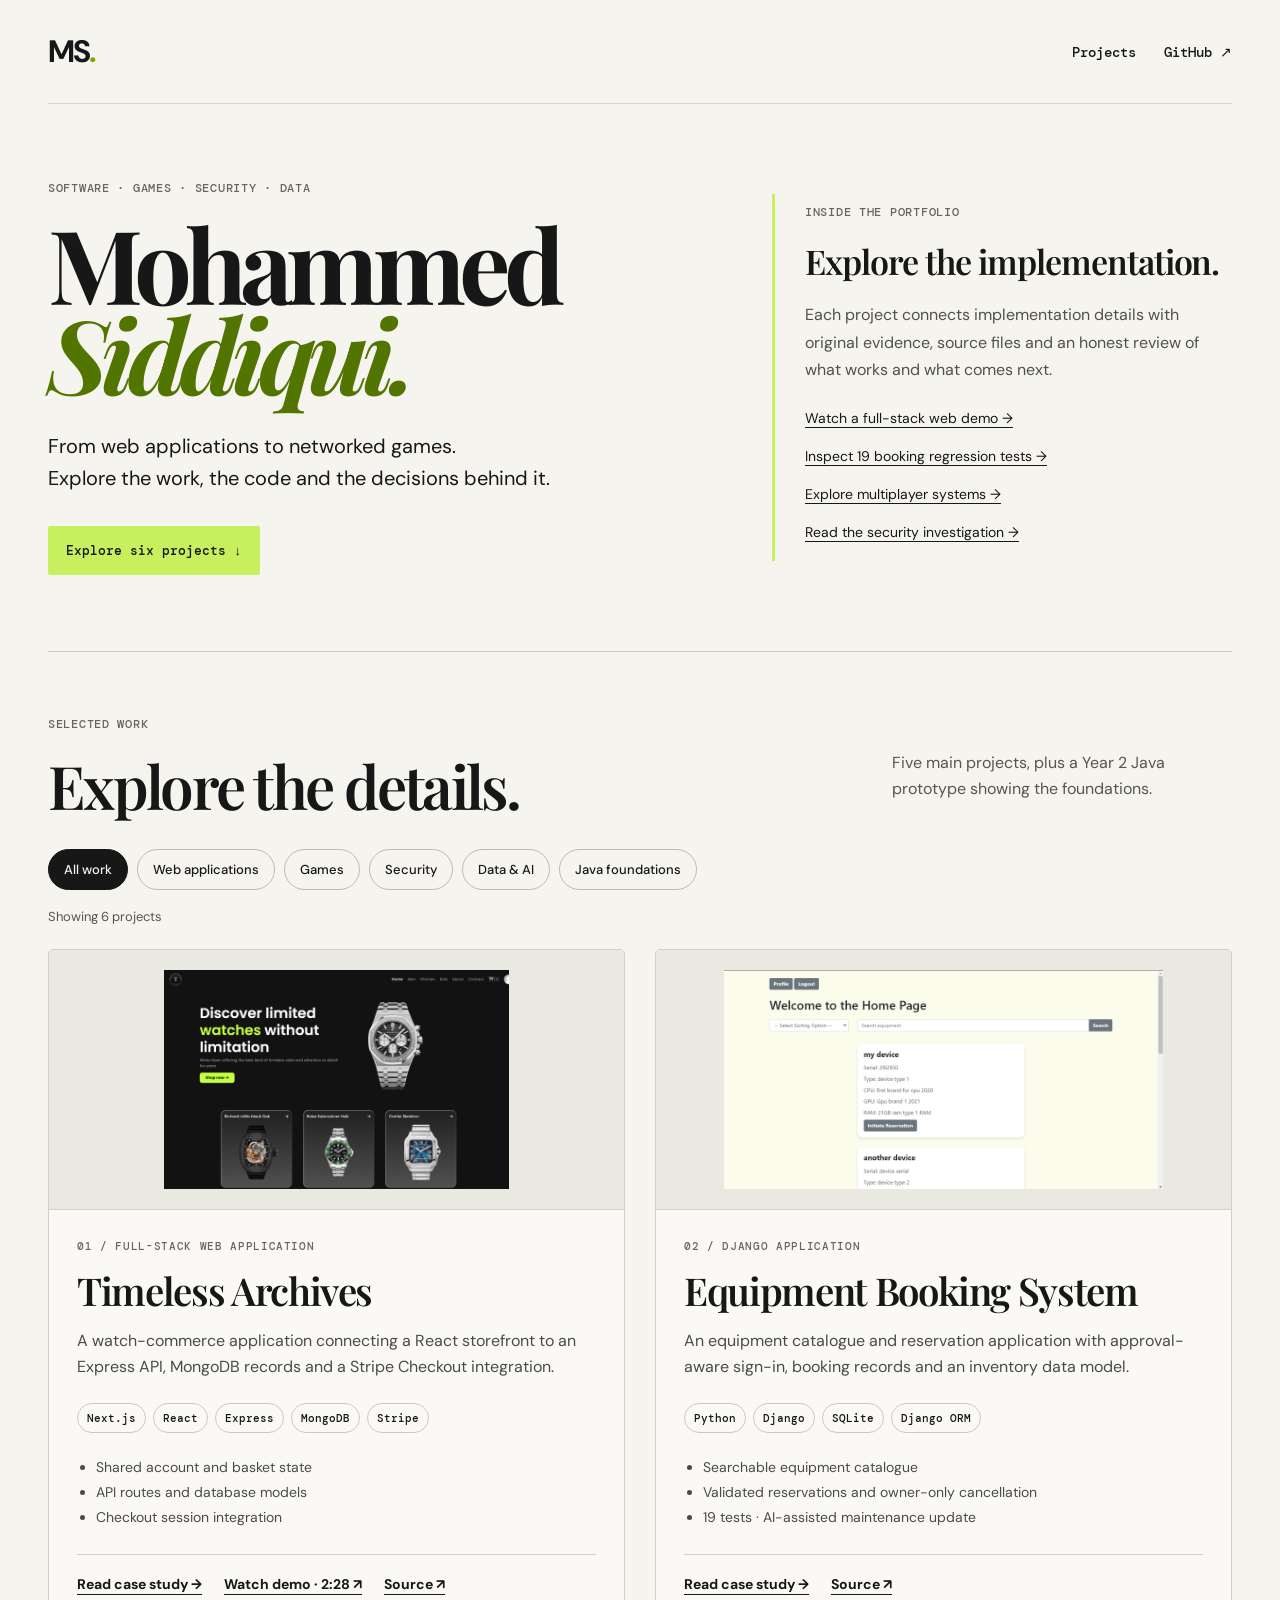
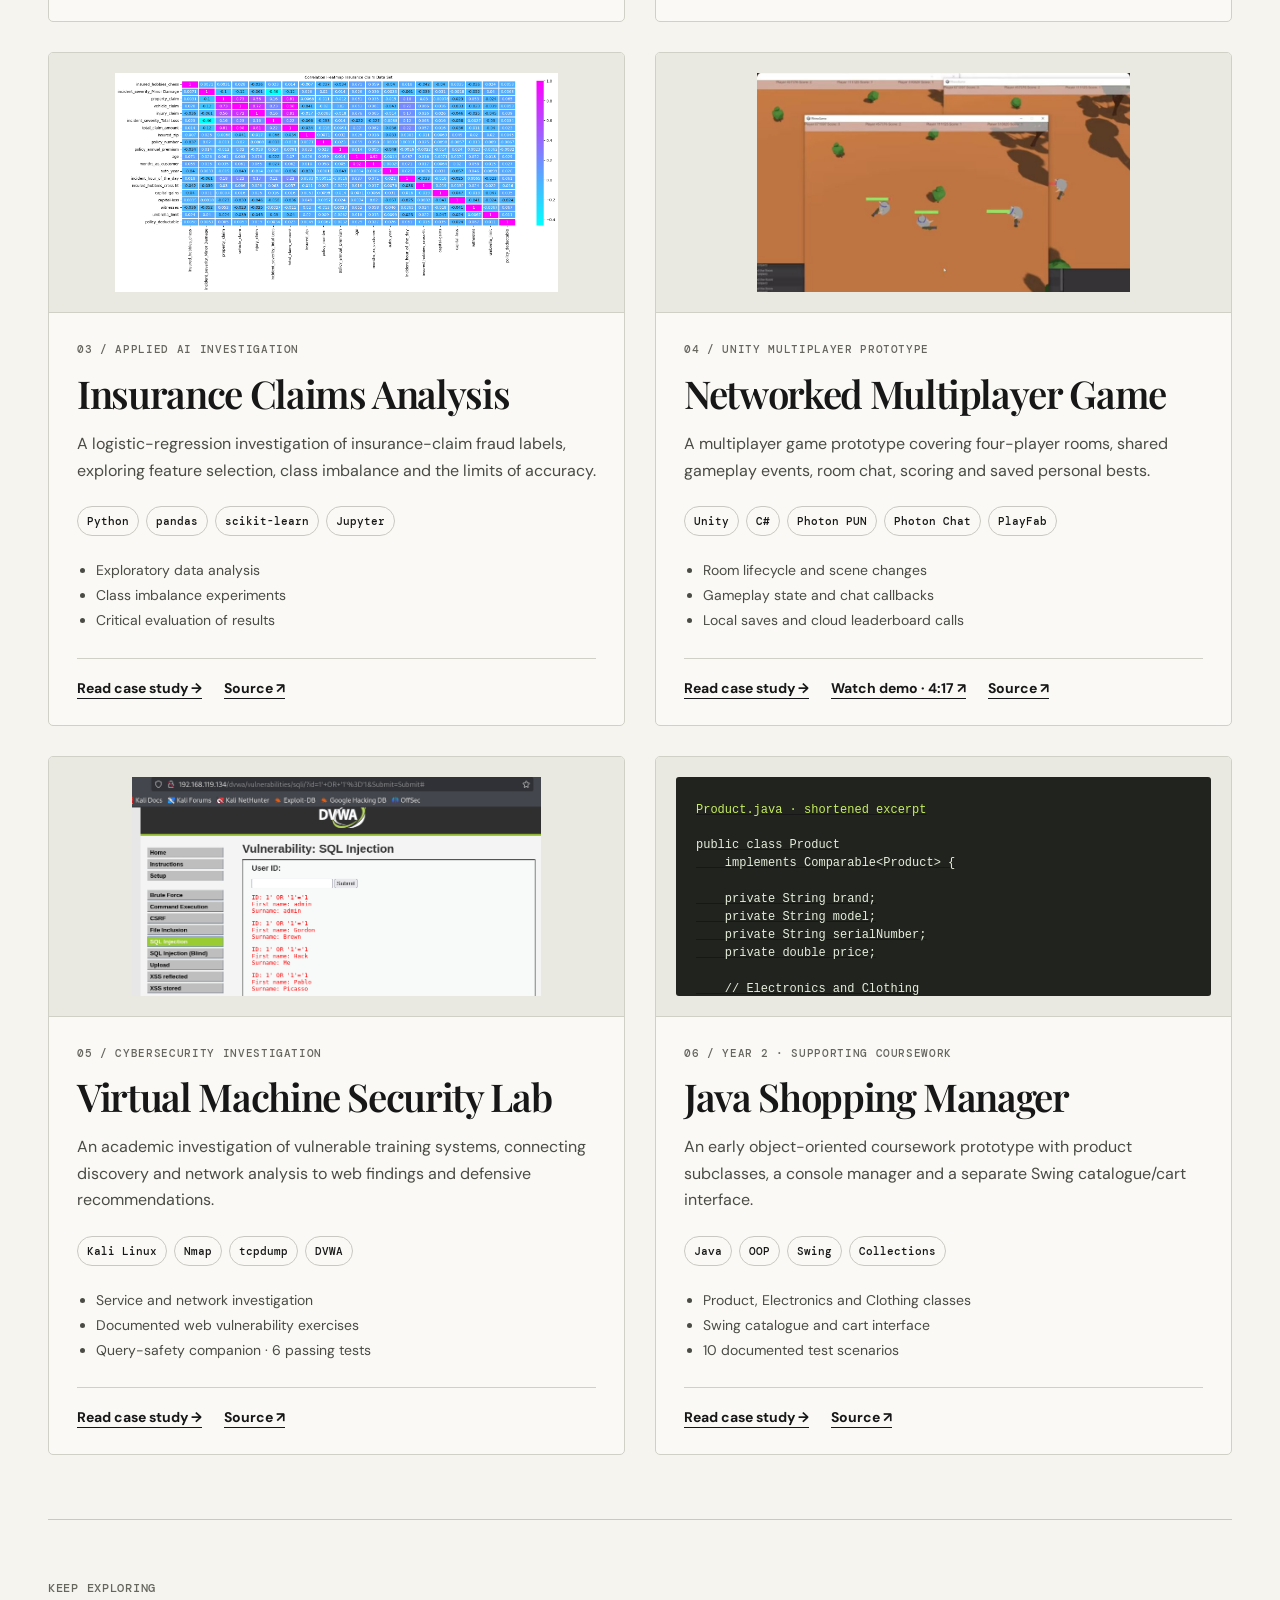
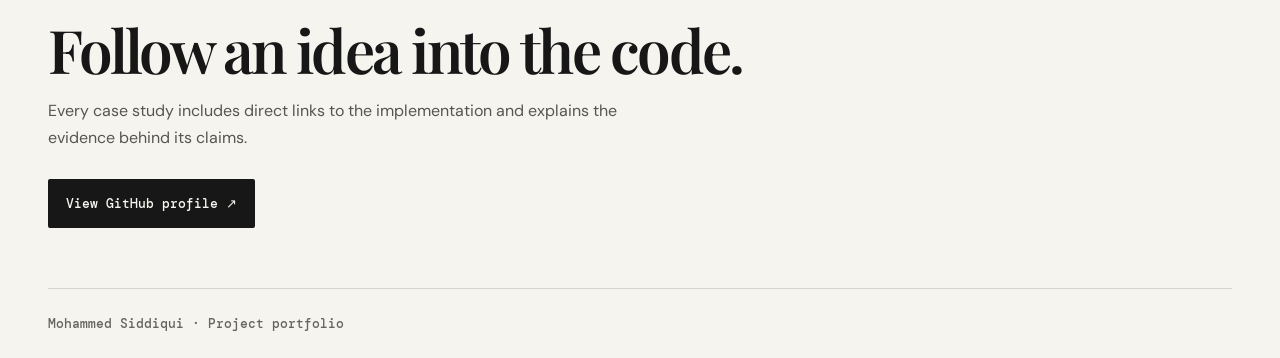
==== commit aa318734: "Finalize portfolio: tested query-safety companion, stable evidence layout and mobile fixes" ====
--- a/index.html
+++ b/index.html
@@ -1,4 +1,4 @@
-<!doctype html><html lang="en"><head><meta charset="utf-8"><meta name="viewport" content="width=device-width,initial-scale=1"><meta name="description" content="Six selected software projects by Mohammed Siddiqui: web applications, multiplayer games, cybersecurity, applied AI and Java."><meta name="theme-color" content="#c8ef5e"><title>Portfolio · Mohammed Siddiqui</title><link rel="stylesheet" href="styles.css"><link rel="stylesheet" href="case-studies.css"></head><body><a class="skip-link" href="#projects">Skip to projects</a><main><nav aria-label="Primary navigation"><a class="brand" href="index.html">MS<span>.</span></a><div class="nav-links"><a href="index.html#projects">Projects</a><a href="https://github.com/rr11ddzz" target="_blank" rel="noreferrer">GitHub ↗</a></div></nav><header class="portfolio-hero"><div><p class="eyebrow">Software · Games · Security · Data</p><h1>Mohammed<br><em>Siddiqui.</em></h1><p class="hero-lead">From web applications to networked games.<br>Explore the work, the code and the decisions behind it.</p><a class="button" href="#projects">Explore six projects ↓</a></div><aside class="intro-note"><p class="eyebrow">Inside the portfolio</p><h2>Explore the implementation.</h2><p>Each project connects implementation details with original evidence, source files and an honest review of what works and what comes next.</p><a href="projects/timeless-archives/">Start with full-stack web →</a><a href="projects/networked-game/">Explore multiplayer systems →</a><a href="projects/security-lab/">Read the security investigation →</a></aside></header><section class="project-gallery" id="projects" aria-labelledby="work-heading"><div class="gallery-heading"><div><p class="eyebrow">Selected work</p><h2 id="work-heading">Explore the details.</h2></div><p>Five main projects, plus a Year 2 Java prototype showing the foundations.</p></div><div class="filters" role="group" aria-label="Filter projects"><button type="button" data-filter="all" aria-pressed="true">All work</button><button type="button" data-filter="web" aria-pressed="false">Web applications</button><button type="button" data-filter="games" aria-pressed="false">Games</button><button type="button" data-filter="security" aria-pressed="false">Security</button><button type="button" data-filter="data" aria-pressed="false">Data & AI</button><button type="button" data-filter="java" aria-pressed="false">Java foundations</button></div><p id="project-count" class="result-count" role="status">Showing 6 projects</p><div class="work-grid"><article class="work-card" id="timeless-archives" data-category="web"><a class="card-image" href="projects/timeless-archives/" aria-label="Read Timeless Archives case study"><img src="assets/timeless-storefront.png" alt="Original storefront screenshot from the project report." loading="lazy" decoding="async"></a><div class="card-copy"><p class="eyebrow">01 / Full-stack web application</p><h3><a href="projects/timeless-archives/">Timeless Archives</a></h3><p>A watch-commerce application connecting a React storefront to an Express API, MongoDB records and a Stripe Checkout integration.</p><ul class="stack" aria-label="Technologies"><li>Next.js</li><li>React</li><li>Express</li><li>MongoDB</li><li>Stripe</li></ul><ul><li>Shared account and basket state</li><li>API routes and database models</li><li>Checkout session integration</li></ul><div class="card-actions"><a href="projects/timeless-archives/">Read case study →</a><a href="https://www.youtube.com/watch?v=w-0PxvQOGpQ" target="_blank" rel="noreferrer">Watch demo · 2:28 ↗</a><a href="https://github.com/rr11ddzz/timeless-archives" target="_blank" rel="noreferrer">Source ↗</a></div></div></article><article class="work-card" id="equipment-booking" data-category="web"><a class="card-image" href="projects/equipment-booking/" aria-label="Read Equipment Booking System case study"><img src="assets/equipment-booking.png" alt="Original equipment catalogue screenshot from the project report." loading="lazy" decoding="async"></a><div class="card-copy"><p class="eyebrow">02 / Django application</p><h3><a href="projects/equipment-booking/">Equipment Booking System</a></h3><p>An equipment catalogue and reservation application with approval-aware sign-in, booking records and an inventory data model.</p><ul class="stack" aria-label="Technologies"><li>Python</li><li>Django</li><li>SQLite</li><li>Django ORM</li></ul><ul><li>Searchable equipment catalogue</li><li>Validated reservations and owner-only cancellation</li><li>19 tests · AI-assisted maintenance update</li></ul><div class="card-actions"><a href="projects/equipment-booking/">Read case study →</a><a href="https://github.com/rr11ddzz/equipment-booking-system" target="_blank" rel="noreferrer">Source ↗</a></div></div></article><article class="work-card" id="applied-ai" data-category="data"><a class="card-image" href="projects/applied-ai/" aria-label="Read Insurance Claims Analysis case study"><img src="assets/ai-analysis.png" alt="Correlation heatmap saved in the original analysis notebook." loading="lazy" decoding="async"></a><div class="card-copy"><p class="eyebrow">03 / Applied AI investigation</p><h3><a href="projects/applied-ai/">Insurance Claims Analysis</a></h3><p>A logistic-regression investigation of insurance-claim fraud labels, exploring feature selection, class imbalance and the limits of accuracy.</p><ul class="stack" aria-label="Technologies"><li>Python</li><li>pandas</li><li>scikit-learn</li><li>Jupyter</li></ul><ul><li>Exploratory data analysis</li><li>Class imbalance experiments</li><li>Critical evaluation of results</li></ul><div class="card-actions"><a href="projects/applied-ai/">Read case study →</a><a href="https://github.com/rr11ddzz/applied-ai-logistic-regression" target="_blank" rel="noreferrer">Source ↗</a></div></div></article><article class="work-card" id="networked-game" data-category="games"><a class="card-image" href="projects/networked-game/" aria-label="Read Networked Multiplayer Game case study"><img src="assets/gameplay-demo.jpg" alt="Original recorded gameplay showing several game windows, players, health bars and scores." loading="lazy" decoding="async"></a><div class="card-copy"><p class="eyebrow">04 / Unity multiplayer prototype</p><h3><a href="projects/networked-game/">Networked Multiplayer Game</a></h3><p>A multiplayer game prototype covering four-player rooms, shared gameplay events, room chat, scoring and saved personal bests.</p><ul class="stack" aria-label="Technologies"><li>Unity</li><li>C#</li><li>Photon PUN</li><li>Photon Chat</li><li>PlayFab</li></ul><ul><li>Room lifecycle and scene changes</li><li>Gameplay state and chat callbacks</li><li>Local saves and cloud leaderboard calls</li></ul><div class="card-actions"><a href="projects/networked-game/">Read case study →</a><a href="https://www.youtube.com/watch?v=LHpnrs5xpmw" target="_blank" rel="noreferrer">Watch demo · 4:17 ↗</a><a href="https://github.com/rr11ddzz/portfolio/tree/main/projects/networked-game" target="_blank" rel="noreferrer">Source ↗</a></div></div></article><article class="work-card" id="security-lab" data-category="security"><a class="card-image" href="projects/security-lab/" aria-label="Read Virtual Machine Security Lab case study"><img src="assets/security-lab.png" alt="Original DVWA screenshot from the documented virtual-machine lab." loading="lazy" decoding="async"></a><div class="card-copy"><p class="eyebrow">05 / Cybersecurity investigation</p><h3><a href="projects/security-lab/">Virtual Machine Security Lab</a></h3><p>An academic investigation of vulnerable training systems, connecting discovery and network analysis to web findings and defensive recommendations.</p><ul class="stack" aria-label="Technologies"><li>Kali Linux</li><li>Nmap</li><li>tcpdump</li><li>DVWA</li></ul><ul><li>Service and network investigation</li><li>Documented web vulnerability exercises</li><li>Finding-to-mitigation reasoning</li></ul><div class="card-actions"><a href="projects/security-lab/">Read case study →</a><a href="https://github.com/rr11ddzz/portfolio/tree/main/projects/security-lab" target="_blank" rel="noreferrer">Source ↗</a></div></div></article><article class="work-card" id="java-shopping" data-category="java"><a class="card-image" href="projects/java-shopping/" aria-label="Read Java Shopping Manager case study"><div class="source-preview"><span>Product.java · shortened excerpt</span><pre><code>public class Product
+<!doctype html><html lang="en"><head><meta charset="utf-8"><meta name="viewport" content="width=device-width,initial-scale=1"><meta name="description" content="Six selected software projects by Mohammed Siddiqui: web applications, multiplayer games, cybersecurity, applied AI and Java."><meta name="theme-color" content="#c8ef5e"><title>Portfolio · Mohammed Siddiqui</title><link rel="stylesheet" href="styles.css"><link rel="stylesheet" href="case-studies.css"><link rel="canonical" href="https://rr11ddzz.github.io/portfolio/"><meta property="og:type" content="website"><meta property="og:title" content="Portfolio · Mohammed Siddiqui"><meta property="og:url" content="https://rr11ddzz.github.io/portfolio/"><meta property="og:description" content="Six selected software projects by Mohammed Siddiqui: web applications, multiplayer games, cybersecurity, applied AI and Java."></head><body><a class="skip-link" href="#projects">Skip to projects</a><main><nav aria-label="Primary navigation"><a class="brand" href="index.html">MS<span>.</span></a><div class="nav-links"><a href="index.html#projects">Projects</a><a href="https://github.com/rr11ddzz" target="_blank" rel="noreferrer">GitHub ↗</a></div></nav><header class="portfolio-hero"><div><p class="eyebrow">Software · Games · Security · Data</p><h1>Mohammed<br><em>Siddiqui.</em></h1><p class="hero-lead">From web applications to networked games.<br>Explore the work, the code and the decisions behind it.</p><a class="button" href="#projects">Explore six projects ↓</a></div><aside class="intro-note"><p class="eyebrow">Inside the portfolio</p><h2>Explore the implementation.</h2><p>Each project connects implementation details with original evidence, source files and an honest review of what works and what comes next.</p><a href="projects/timeless-archives/">Watch a full-stack web demo →</a><a href="projects/equipment-booking/#maintenance">Inspect 19 booking regression tests →</a><a href="projects/networked-game/">Explore multiplayer systems →</a><a href="projects/security-lab/">Read the security investigation →</a></aside></header><section class="project-gallery" id="projects" aria-labelledby="work-heading"><div class="gallery-heading"><div><p class="eyebrow">Selected work</p><h2 id="work-heading">Explore the details.</h2></div><p>Five main projects, plus a Year 2 Java prototype showing the foundations.</p></div><div class="filters" role="group" aria-label="Filter projects"><button type="button" data-filter="all" aria-pressed="true">All work</button><button type="button" data-filter="web" aria-pressed="false">Web applications</button><button type="button" data-filter="games" aria-pressed="false">Games</button><button type="button" data-filter="security" aria-pressed="false">Security</button><button type="button" data-filter="data" aria-pressed="false">Data & AI</button><button type="button" data-filter="java" aria-pressed="false">Java foundations</button></div><p id="project-count" class="result-count" role="status">Showing 6 projects</p><div class="work-grid"><article class="work-card" id="timeless-archives" data-category="web"><a class="card-image" href="projects/timeless-archives/" aria-label="Read Timeless Archives case study"><img src="assets/timeless-storefront.png" alt="Original storefront screenshot from the project report." loading="lazy" decoding="async" width="2920" height="1858"></a><div class="card-copy"><p class="eyebrow">01 / Full-stack web application</p><h3><a href="projects/timeless-archives/">Timeless Archives</a></h3><p>A watch-commerce application connecting a React storefront to an Express API, MongoDB records and a Stripe Checkout integration.</p><ul class="stack" aria-label="Technologies"><li>Next.js</li><li>React</li><li>Express</li><li>MongoDB</li><li>Stripe</li></ul><ul><li>Shared account and basket state</li><li>API routes and database models</li><li>Checkout session integration</li></ul><div class="card-actions"><a href="projects/timeless-archives/">Read case study →</a><a href="https://www.youtube.com/watch?v=w-0PxvQOGpQ" target="_blank" rel="noreferrer">Watch demo · 2:28 ↗</a><a href="https://github.com/rr11ddzz/timeless-archives" target="_blank" rel="noreferrer">Source ↗</a></div></div></article><article class="work-card" id="equipment-booking" data-category="web"><a class="card-image" href="projects/equipment-booking/" aria-label="Read Equipment Booking System case study"><img src="assets/equipment-booking.png" alt="Original equipment catalogue screenshot from the project report." loading="lazy" decoding="async" width="2000" height="996"></a><div class="card-copy"><p class="eyebrow">02 / Django application</p><h3><a href="projects/equipment-booking/">Equipment Booking System</a></h3><p>An equipment catalogue and reservation application with approval-aware sign-in, booking records and an inventory data model.</p><ul class="stack" aria-label="Technologies"><li>Python</li><li>Django</li><li>SQLite</li><li>Django ORM</li></ul><ul><li>Searchable equipment catalogue</li><li>Validated reservations and owner-only cancellation</li><li>19 tests · AI-assisted maintenance update</li></ul><div class="card-actions"><a href="projects/equipment-booking/">Read case study →</a><a href="https://github.com/rr11ddzz/equipment-booking-system" target="_blank" rel="noreferrer">Source ↗</a></div></div></article><article class="work-card" id="applied-ai" data-category="data"><a class="card-image" href="projects/applied-ai/" aria-label="Read Insurance Claims Analysis case study"><img src="assets/ai-analysis.png" alt="Correlation heatmap saved in the original analysis notebook." loading="lazy" decoding="async" width="1645" height="815"></a><div class="card-copy"><p class="eyebrow">03 / Applied AI investigation</p><h3><a href="projects/applied-ai/">Insurance Claims Analysis</a></h3><p>A logistic-regression investigation of insurance-claim fraud labels, exploring feature selection, class imbalance and the limits of accuracy.</p><ul class="stack" aria-label="Technologies"><li>Python</li><li>pandas</li><li>scikit-learn</li><li>Jupyter</li></ul><ul><li>Exploratory data analysis</li><li>Class imbalance experiments</li><li>Critical evaluation of results</li></ul><div class="card-actions"><a href="projects/applied-ai/">Read case study →</a><a href="https://github.com/rr11ddzz/applied-ai-logistic-regression" target="_blank" rel="noreferrer">Source ↗</a></div></div></article><article class="work-card" id="networked-game" data-category="games"><a class="card-image" href="projects/networked-game/" aria-label="Read Networked Multiplayer Game case study"><img src="assets/gameplay-demo.jpg" alt="Original recorded gameplay showing several game windows, players, health bars and scores." loading="lazy" decoding="async" width="880" height="516"></a><div class="card-copy"><p class="eyebrow">04 / Unity multiplayer prototype</p><h3><a href="projects/networked-game/">Networked Multiplayer Game</a></h3><p>A multiplayer game prototype covering four-player rooms, shared gameplay events, room chat, scoring and saved personal bests.</p><ul class="stack" aria-label="Technologies"><li>Unity</li><li>C#</li><li>Photon PUN</li><li>Photon Chat</li><li>PlayFab</li></ul><ul><li>Room lifecycle and scene changes</li><li>Gameplay state and chat callbacks</li><li>Local saves and cloud leaderboard calls</li></ul><div class="card-actions"><a href="projects/networked-game/">Read case study →</a><a href="https://www.youtube.com/watch?v=LHpnrs5xpmw" target="_blank" rel="noreferrer">Watch demo · 4:17 ↗</a><a href="https://github.com/rr11ddzz/portfolio/tree/main/projects/networked-game" target="_blank" rel="noreferrer">Source ↗</a></div></div></article><article class="work-card" id="security-lab" data-category="security"><a class="card-image" href="projects/security-lab/" aria-label="Read Virtual Machine Security Lab case study"><img src="assets/security-lab.png" alt="Original DVWA screenshot from the documented virtual-machine lab." loading="lazy" decoding="async" width="912" height="489"></a><div class="card-copy"><p class="eyebrow">05 / Cybersecurity investigation</p><h3><a href="projects/security-lab/">Virtual Machine Security Lab</a></h3><p>An academic investigation of vulnerable training systems, connecting discovery and network analysis to web findings and defensive recommendations.</p><ul class="stack" aria-label="Technologies"><li>Kali Linux</li><li>Nmap</li><li>tcpdump</li><li>DVWA</li></ul><ul><li>Service and network investigation</li><li>Documented web vulnerability exercises</li><li>Query-safety companion · 6 passing tests</li></ul><div class="card-actions"><a href="projects/security-lab/">Read case study →</a><a href="https://github.com/rr11ddzz/portfolio/tree/main/projects/security-lab" target="_blank" rel="noreferrer">Source ↗</a></div></div></article><article class="work-card" id="java-shopping" data-category="java"><a class="card-image" href="projects/java-shopping/" aria-label="Read Java Shopping Manager case study"><div class="source-preview"><span>Product.java · shortened excerpt</span><pre><code>public class Product
     implements Comparable&lt;Product&gt; {
 
     private String brand;
--- a/case-studies.css
+++ b/case-studies.css
@@ -13,3 +13,11 @@
 
 /* Original demonstration links stay readable on narrow screens. */
 .card-actions{flex-wrap:wrap;justify-content:flex-start;gap:16px 22px}.case-actions{display:flex;flex-wrap:wrap;gap:18px 28px;line-height:1.6}.demo-chapters{display:flex;flex-wrap:wrap;gap:12px}.demo-chapters a{display:block;padding:12px 16px;border:1px solid #b9bbb0;border-radius:4px;font-size:14px;line-height:1.5;background:#e9eadd}.case-section .evidence-note{font-size:13px;color:#55564e}.demo-chapters a:hover{background:#dce7c3}
+
+/* Reserve evidence space before image decode; keep printed case studies useful. */
+.case-evidence>img,.inline-evidence img{height:auto}
+@media print{html{scroll-behavior:auto}body{background:white;color:black}main{max-width:none;padding:0}nav,.skip-link,.back-link,.toc,.filters,.case-actions,.case-layout article>.button{display:none!important}.case-hero,.portfolio-hero{padding:16px 0}.case-layout{display:block;padding:16px 0}.case-sidebar{position:static}.case-sidebar .eyebrow,.case-sidebar>p:not(.review-label){display:none}.case-hero h1{font-size:30pt}.case-lead{font-size:12pt}.case-section h2{font-size:18pt;break-after:avoid}.case-section p,.case-section li{font-size:10pt}.case-section{padding:16px 0}figure,tr{break-inside:avoid}.case-evidence>img{max-height:240px}.work-grid{display:block}.work-card{break-inside:avoid;margin:16px 0}.card-image{height:150px}.portfolio-end{display:none}a{color:black}.case-footer{font-size:9pt}}
+/* Allow wide technical tables to scroll inside their column on small phones. */
+.case-layout>*{min-width:0}.toc a{overflow-wrap:anywhere}
+@media(max-width:720px){.case-layout{grid-template-columns:minmax(0,1fr)}.toc{grid-template-columns:repeat(2,minmax(0,1fr))}}
+@media(max-width:360px){.portfolio-hero h1{font-size:56px}.card-copy h3{overflow-wrap:anywhere}}
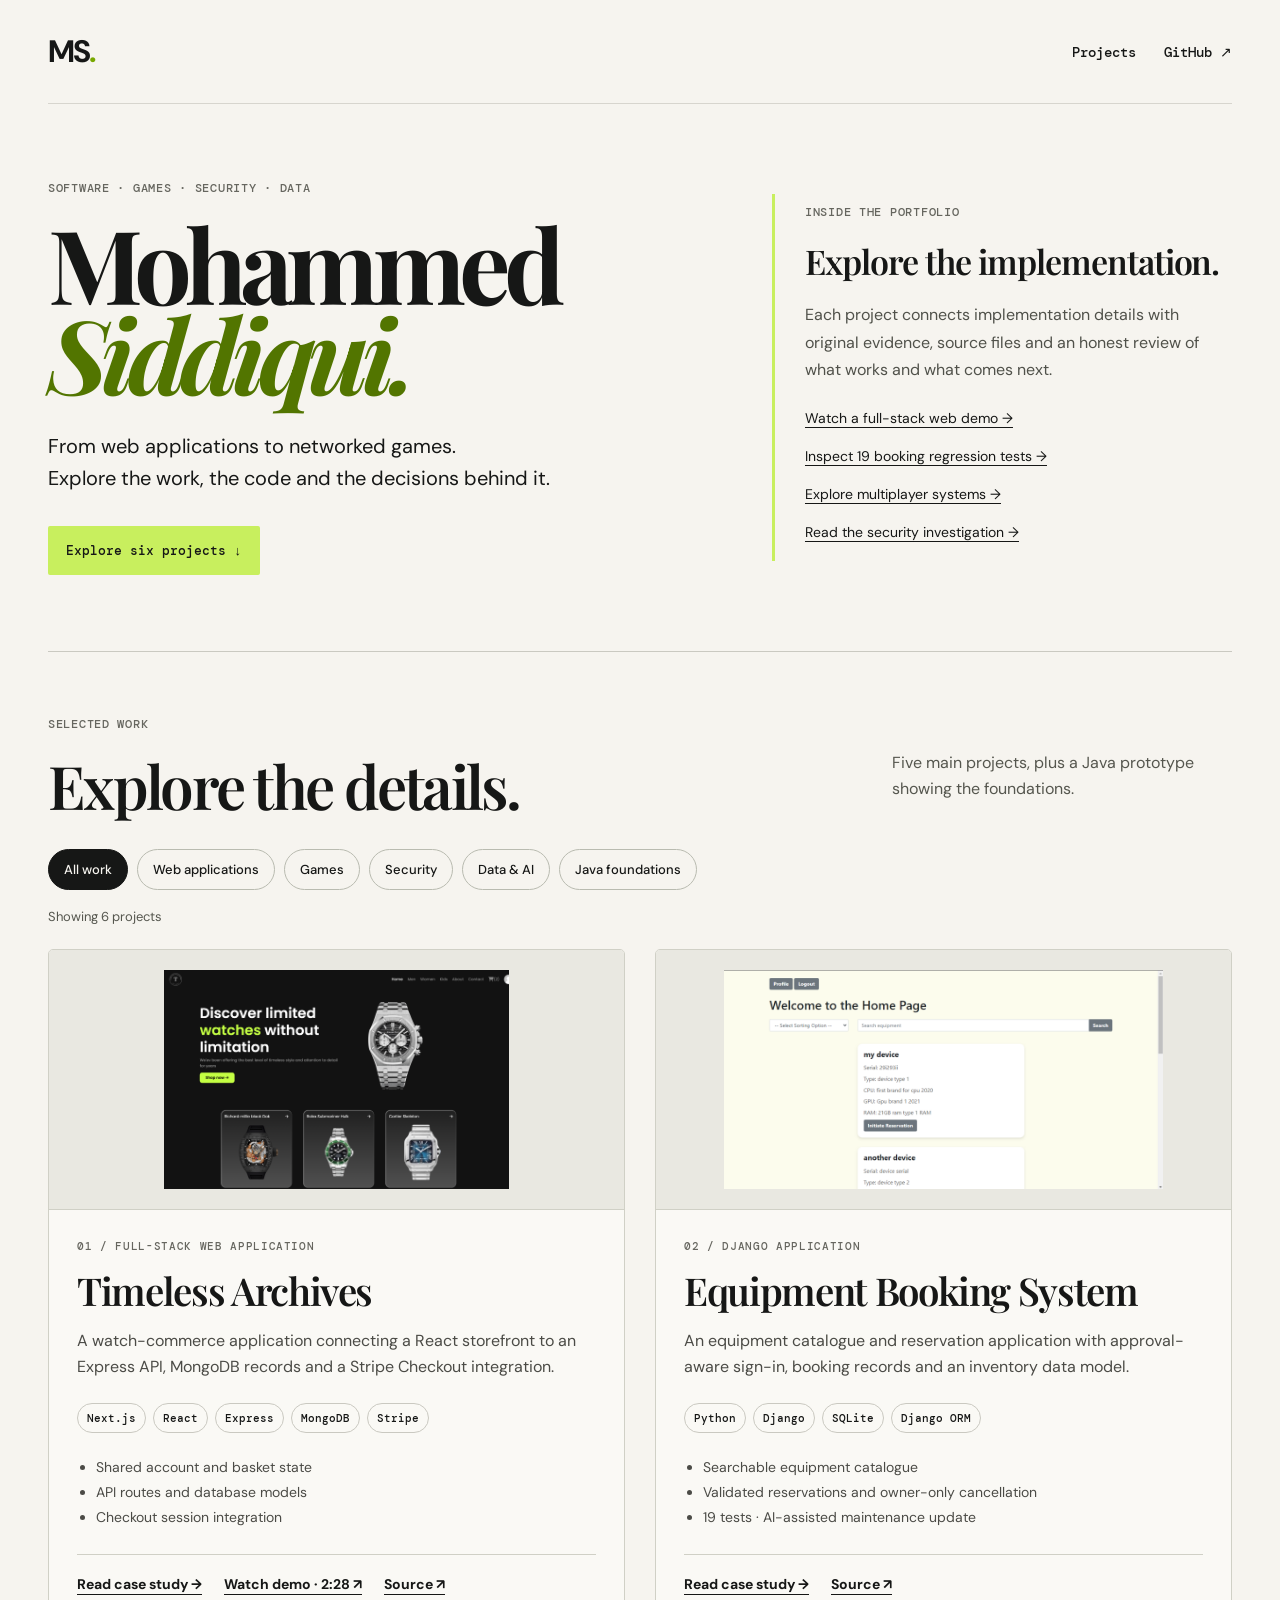
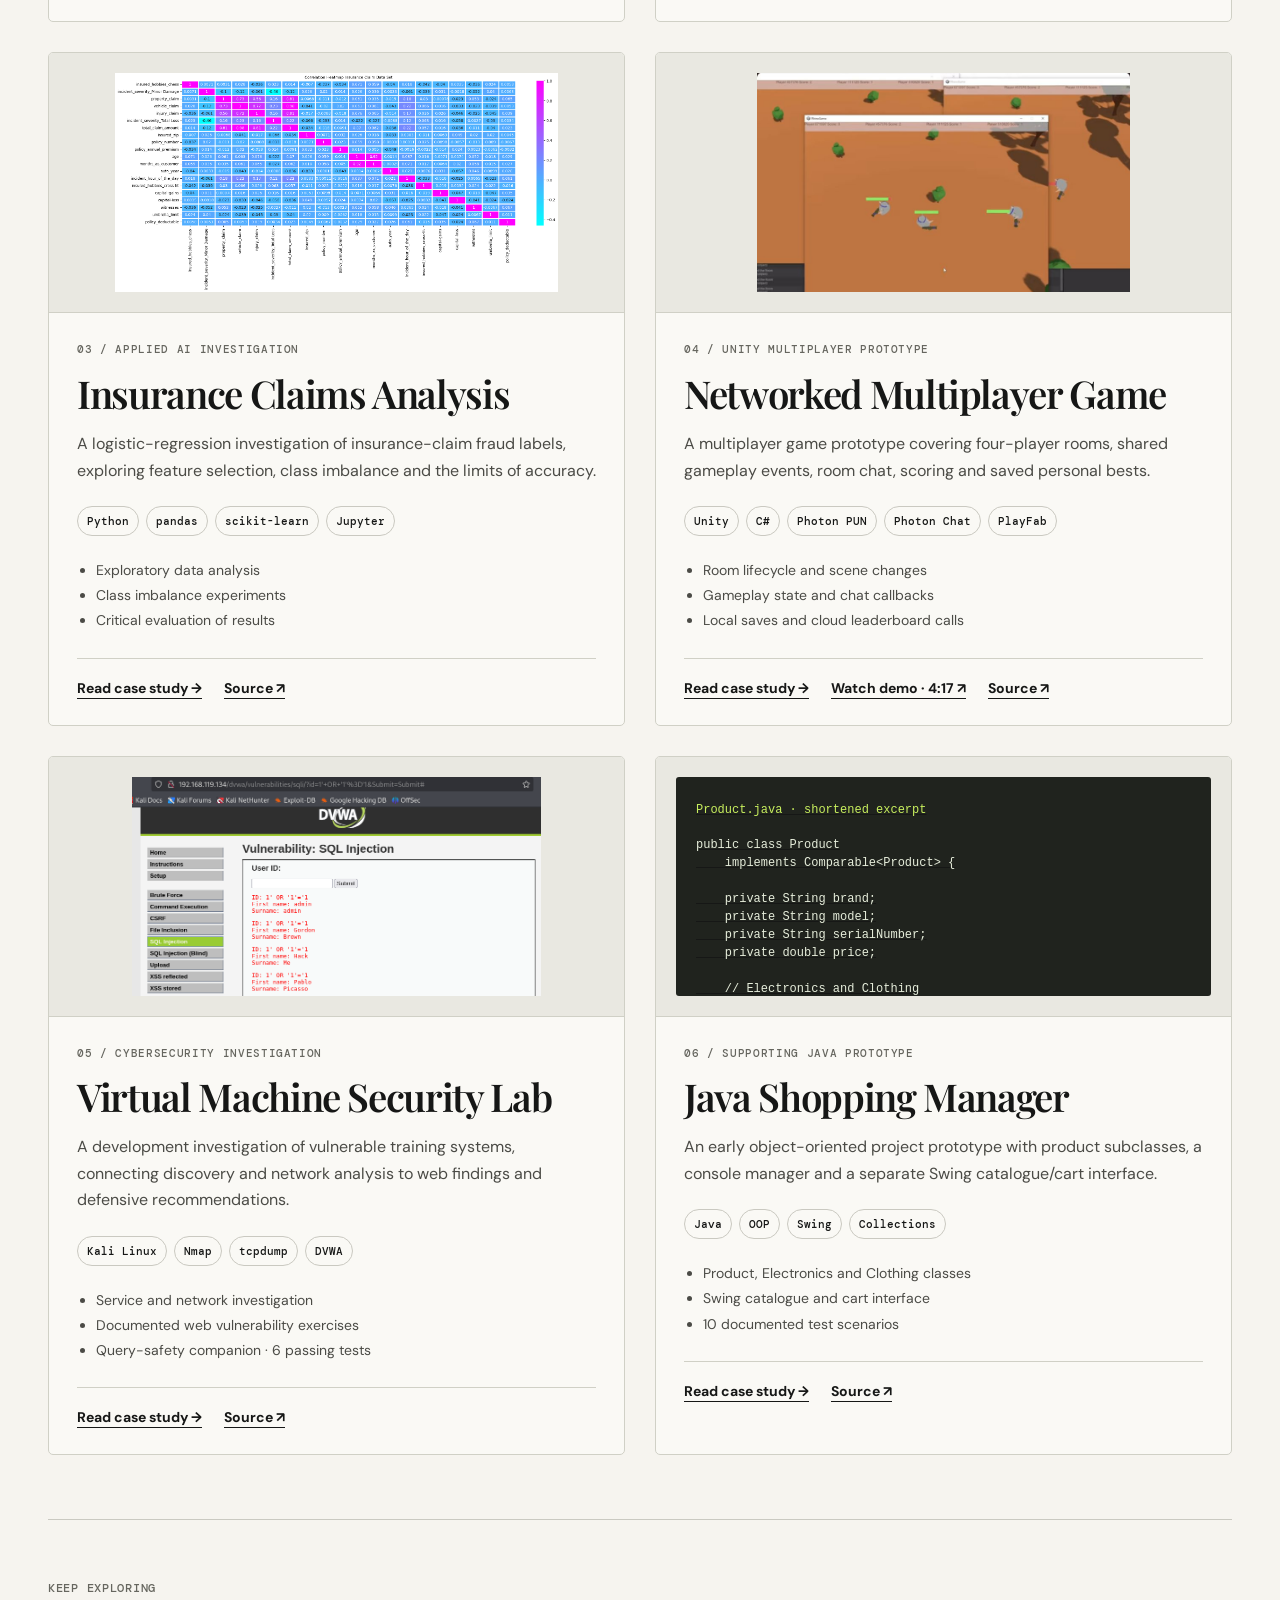
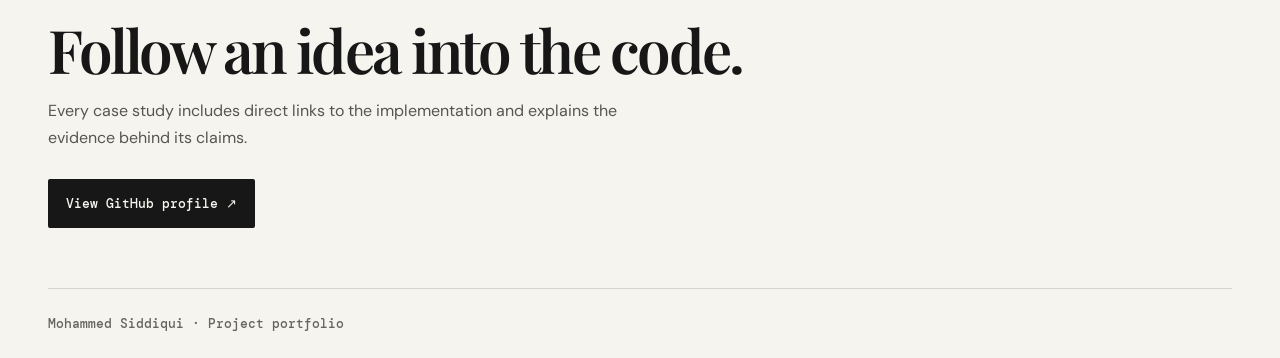
==== commit 72b81b77: "Use neutral project descriptions throughout portfolio" ====
--- a/index.html
+++ b/index.html
@@ -1,4 +1,4 @@
-<!doctype html><html lang="en"><head><meta charset="utf-8"><meta name="viewport" content="width=device-width,initial-scale=1"><meta name="description" content="Six selected software projects by Mohammed Siddiqui: web applications, multiplayer games, cybersecurity, applied AI and Java."><meta name="theme-color" content="#c8ef5e"><title>Portfolio · Mohammed Siddiqui</title><link rel="stylesheet" href="styles.css"><link rel="stylesheet" href="case-studies.css"><link rel="canonical" href="https://rr11ddzz.github.io/portfolio/"><meta property="og:type" content="website"><meta property="og:title" content="Portfolio · Mohammed Siddiqui"><meta property="og:url" content="https://rr11ddzz.github.io/portfolio/"><meta property="og:description" content="Six selected software projects by Mohammed Siddiqui: web applications, multiplayer games, cybersecurity, applied AI and Java."></head><body><a class="skip-link" href="#projects">Skip to projects</a><main><nav aria-label="Primary navigation"><a class="brand" href="index.html">MS<span>.</span></a><div class="nav-links"><a href="index.html#projects">Projects</a><a href="https://github.com/rr11ddzz" target="_blank" rel="noreferrer">GitHub ↗</a></div></nav><header class="portfolio-hero"><div><p class="eyebrow">Software · Games · Security · Data</p><h1>Mohammed<br><em>Siddiqui.</em></h1><p class="hero-lead">From web applications to networked games.<br>Explore the work, the code and the decisions behind it.</p><a class="button" href="#projects">Explore six projects ↓</a></div><aside class="intro-note"><p class="eyebrow">Inside the portfolio</p><h2>Explore the implementation.</h2><p>Each project connects implementation details with original evidence, source files and an honest review of what works and what comes next.</p><a href="projects/timeless-archives/">Watch a full-stack web demo →</a><a href="projects/equipment-booking/#maintenance">Inspect 19 booking regression tests →</a><a href="projects/networked-game/">Explore multiplayer systems →</a><a href="projects/security-lab/">Read the security investigation →</a></aside></header><section class="project-gallery" id="projects" aria-labelledby="work-heading"><div class="gallery-heading"><div><p class="eyebrow">Selected work</p><h2 id="work-heading">Explore the details.</h2></div><p>Five main projects, plus a Year 2 Java prototype showing the foundations.</p></div><div class="filters" role="group" aria-label="Filter projects"><button type="button" data-filter="all" aria-pressed="true">All work</button><button type="button" data-filter="web" aria-pressed="false">Web applications</button><button type="button" data-filter="games" aria-pressed="false">Games</button><button type="button" data-filter="security" aria-pressed="false">Security</button><button type="button" data-filter="data" aria-pressed="false">Data & AI</button><button type="button" data-filter="java" aria-pressed="false">Java foundations</button></div><p id="project-count" class="result-count" role="status">Showing 6 projects</p><div class="work-grid"><article class="work-card" id="timeless-archives" data-category="web"><a class="card-image" href="projects/timeless-archives/" aria-label="Read Timeless Archives case study"><img src="assets/timeless-storefront.png" alt="Original storefront screenshot from the project report." loading="lazy" decoding="async" width="2920" height="1858"></a><div class="card-copy"><p class="eyebrow">01 / Full-stack web application</p><h3><a href="projects/timeless-archives/">Timeless Archives</a></h3><p>A watch-commerce application connecting a React storefront to an Express API, MongoDB records and a Stripe Checkout integration.</p><ul class="stack" aria-label="Technologies"><li>Next.js</li><li>React</li><li>Express</li><li>MongoDB</li><li>Stripe</li></ul><ul><li>Shared account and basket state</li><li>API routes and database models</li><li>Checkout session integration</li></ul><div class="card-actions"><a href="projects/timeless-archives/">Read case study →</a><a href="https://www.youtube.com/watch?v=w-0PxvQOGpQ" target="_blank" rel="noreferrer">Watch demo · 2:28 ↗</a><a href="https://github.com/rr11ddzz/timeless-archives" target="_blank" rel="noreferrer">Source ↗</a></div></div></article><article class="work-card" id="equipment-booking" data-category="web"><a class="card-image" href="projects/equipment-booking/" aria-label="Read Equipment Booking System case study"><img src="assets/equipment-booking.png" alt="Original equipment catalogue screenshot from the project report." loading="lazy" decoding="async" width="2000" height="996"></a><div class="card-copy"><p class="eyebrow">02 / Django application</p><h3><a href="projects/equipment-booking/">Equipment Booking System</a></h3><p>An equipment catalogue and reservation application with approval-aware sign-in, booking records and an inventory data model.</p><ul class="stack" aria-label="Technologies"><li>Python</li><li>Django</li><li>SQLite</li><li>Django ORM</li></ul><ul><li>Searchable equipment catalogue</li><li>Validated reservations and owner-only cancellation</li><li>19 tests · AI-assisted maintenance update</li></ul><div class="card-actions"><a href="projects/equipment-booking/">Read case study →</a><a href="https://github.com/rr11ddzz/equipment-booking-system" target="_blank" rel="noreferrer">Source ↗</a></div></div></article><article class="work-card" id="applied-ai" data-category="data"><a class="card-image" href="projects/applied-ai/" aria-label="Read Insurance Claims Analysis case study"><img src="assets/ai-analysis.png" alt="Correlation heatmap saved in the original analysis notebook." loading="lazy" decoding="async" width="1645" height="815"></a><div class="card-copy"><p class="eyebrow">03 / Applied AI investigation</p><h3><a href="projects/applied-ai/">Insurance Claims Analysis</a></h3><p>A logistic-regression investigation of insurance-claim fraud labels, exploring feature selection, class imbalance and the limits of accuracy.</p><ul class="stack" aria-label="Technologies"><li>Python</li><li>pandas</li><li>scikit-learn</li><li>Jupyter</li></ul><ul><li>Exploratory data analysis</li><li>Class imbalance experiments</li><li>Critical evaluation of results</li></ul><div class="card-actions"><a href="projects/applied-ai/">Read case study →</a><a href="https://github.com/rr11ddzz/applied-ai-logistic-regression" target="_blank" rel="noreferrer">Source ↗</a></div></div></article><article class="work-card" id="networked-game" data-category="games"><a class="card-image" href="projects/networked-game/" aria-label="Read Networked Multiplayer Game case study"><img src="assets/gameplay-demo.jpg" alt="Original recorded gameplay showing several game windows, players, health bars and scores." loading="lazy" decoding="async" width="880" height="516"></a><div class="card-copy"><p class="eyebrow">04 / Unity multiplayer prototype</p><h3><a href="projects/networked-game/">Networked Multiplayer Game</a></h3><p>A multiplayer game prototype covering four-player rooms, shared gameplay events, room chat, scoring and saved personal bests.</p><ul class="stack" aria-label="Technologies"><li>Unity</li><li>C#</li><li>Photon PUN</li><li>Photon Chat</li><li>PlayFab</li></ul><ul><li>Room lifecycle and scene changes</li><li>Gameplay state and chat callbacks</li><li>Local saves and cloud leaderboard calls</li></ul><div class="card-actions"><a href="projects/networked-game/">Read case study →</a><a href="https://www.youtube.com/watch?v=LHpnrs5xpmw" target="_blank" rel="noreferrer">Watch demo · 4:17 ↗</a><a href="https://github.com/rr11ddzz/portfolio/tree/main/projects/networked-game" target="_blank" rel="noreferrer">Source ↗</a></div></div></article><article class="work-card" id="security-lab" data-category="security"><a class="card-image" href="projects/security-lab/" aria-label="Read Virtual Machine Security Lab case study"><img src="assets/security-lab.png" alt="Original DVWA screenshot from the documented virtual-machine lab." loading="lazy" decoding="async" width="912" height="489"></a><div class="card-copy"><p class="eyebrow">05 / Cybersecurity investigation</p><h3><a href="projects/security-lab/">Virtual Machine Security Lab</a></h3><p>An academic investigation of vulnerable training systems, connecting discovery and network analysis to web findings and defensive recommendations.</p><ul class="stack" aria-label="Technologies"><li>Kali Linux</li><li>Nmap</li><li>tcpdump</li><li>DVWA</li></ul><ul><li>Service and network investigation</li><li>Documented web vulnerability exercises</li><li>Query-safety companion · 6 passing tests</li></ul><div class="card-actions"><a href="projects/security-lab/">Read case study →</a><a href="https://github.com/rr11ddzz/portfolio/tree/main/projects/security-lab" target="_blank" rel="noreferrer">Source ↗</a></div></div></article><article class="work-card" id="java-shopping" data-category="java"><a class="card-image" href="projects/java-shopping/" aria-label="Read Java Shopping Manager case study"><div class="source-preview"><span>Product.java · shortened excerpt</span><pre><code>public class Product
+<!doctype html><html lang="en"><head><meta charset="utf-8"><meta name="viewport" content="width=device-width,initial-scale=1"><meta name="description" content="Six selected software projects by Mohammed Siddiqui: web applications, multiplayer games, cybersecurity, applied AI and Java."><meta name="theme-color" content="#c8ef5e"><title>Portfolio · Mohammed Siddiqui</title><link rel="stylesheet" href="styles.css"><link rel="stylesheet" href="case-studies.css"><link rel="canonical" href="https://rr11ddzz.github.io/portfolio/"><meta property="og:type" content="website"><meta property="og:title" content="Portfolio · Mohammed Siddiqui"><meta property="og:url" content="https://rr11ddzz.github.io/portfolio/"><meta property="og:description" content="Six selected software projects by Mohammed Siddiqui: web applications, multiplayer games, cybersecurity, applied AI and Java."></head><body><a class="skip-link" href="#projects">Skip to projects</a><main><nav aria-label="Primary navigation"><a class="brand" href="index.html">MS<span>.</span></a><div class="nav-links"><a href="index.html#projects">Projects</a><a href="https://github.com/rr11ddzz" target="_blank" rel="noreferrer">GitHub ↗</a></div></nav><header class="portfolio-hero"><div><p class="eyebrow">Software · Games · Security · Data</p><h1>Mohammed<br><em>Siddiqui.</em></h1><p class="hero-lead">From web applications to networked games.<br>Explore the work, the code and the decisions behind it.</p><a class="button" href="#projects">Explore six projects ↓</a></div><aside class="intro-note"><p class="eyebrow">Inside the portfolio</p><h2>Explore the implementation.</h2><p>Each project connects implementation details with original evidence, source files and an honest review of what works and what comes next.</p><a href="projects/timeless-archives/">Watch a full-stack web demo →</a><a href="projects/equipment-booking/#maintenance">Inspect 19 booking regression tests →</a><a href="projects/networked-game/">Explore multiplayer systems →</a><a href="projects/security-lab/">Read the security investigation →</a></aside></header><section class="project-gallery" id="projects" aria-labelledby="work-heading"><div class="gallery-heading"><div><p class="eyebrow">Selected work</p><h2 id="work-heading">Explore the details.</h2></div><p>Five main projects, plus a Java prototype showing the foundations.</p></div><div class="filters" role="group" aria-label="Filter projects"><button type="button" data-filter="all" aria-pressed="true">All work</button><button type="button" data-filter="web" aria-pressed="false">Web applications</button><button type="button" data-filter="games" aria-pressed="false">Games</button><button type="button" data-filter="security" aria-pressed="false">Security</button><button type="button" data-filter="data" aria-pressed="false">Data & AI</button><button type="button" data-filter="java" aria-pressed="false">Java foundations</button></div><p id="project-count" class="result-count" role="status">Showing 6 projects</p><div class="work-grid"><article class="work-card" id="timeless-archives" data-category="web"><a class="card-image" href="projects/timeless-archives/" aria-label="Read Timeless Archives case study"><img src="assets/timeless-storefront.png" alt="Original storefront screenshot from the project report." loading="lazy" decoding="async" width="2920" height="1858"></a><div class="card-copy"><p class="eyebrow">01 / Full-stack web application</p><h3><a href="projects/timeless-archives/">Timeless Archives</a></h3><p>A watch-commerce application connecting a React storefront to an Express API, MongoDB records and a Stripe Checkout integration.</p><ul class="stack" aria-label="Technologies"><li>Next.js</li><li>React</li><li>Express</li><li>MongoDB</li><li>Stripe</li></ul><ul><li>Shared account and basket state</li><li>API routes and database models</li><li>Checkout session integration</li></ul><div class="card-actions"><a href="projects/timeless-archives/">Read case study →</a><a href="https://www.youtube.com/watch?v=w-0PxvQOGpQ" target="_blank" rel="noreferrer">Watch demo · 2:28 ↗</a><a href="https://github.com/rr11ddzz/timeless-archives" target="_blank" rel="noreferrer">Source ↗</a></div></div></article><article class="work-card" id="equipment-booking" data-category="web"><a class="card-image" href="projects/equipment-booking/" aria-label="Read Equipment Booking System case study"><img src="assets/equipment-booking.png" alt="Original equipment catalogue screenshot from the project report." loading="lazy" decoding="async" width="2000" height="996"></a><div class="card-copy"><p class="eyebrow">02 / Django application</p><h3><a href="projects/equipment-booking/">Equipment Booking System</a></h3><p>An equipment catalogue and reservation application with approval-aware sign-in, booking records and an inventory data model.</p><ul class="stack" aria-label="Technologies"><li>Python</li><li>Django</li><li>SQLite</li><li>Django ORM</li></ul><ul><li>Searchable equipment catalogue</li><li>Validated reservations and owner-only cancellation</li><li>19 tests · AI-assisted maintenance update</li></ul><div class="card-actions"><a href="projects/equipment-booking/">Read case study →</a><a href="https://github.com/rr11ddzz/equipment-booking-system" target="_blank" rel="noreferrer">Source ↗</a></div></div></article><article class="work-card" id="applied-ai" data-category="data"><a class="card-image" href="projects/applied-ai/" aria-label="Read Insurance Claims Analysis case study"><img src="assets/ai-analysis.png" alt="Correlation heatmap saved in the original analysis notebook." loading="lazy" decoding="async" width="1645" height="815"></a><div class="card-copy"><p class="eyebrow">03 / Applied AI investigation</p><h3><a href="projects/applied-ai/">Insurance Claims Analysis</a></h3><p>A logistic-regression investigation of insurance-claim fraud labels, exploring feature selection, class imbalance and the limits of accuracy.</p><ul class="stack" aria-label="Technologies"><li>Python</li><li>pandas</li><li>scikit-learn</li><li>Jupyter</li></ul><ul><li>Exploratory data analysis</li><li>Class imbalance experiments</li><li>Critical evaluation of results</li></ul><div class="card-actions"><a href="projects/applied-ai/">Read case study →</a><a href="https://github.com/rr11ddzz/applied-ai-logistic-regression" target="_blank" rel="noreferrer">Source ↗</a></div></div></article><article class="work-card" id="networked-game" data-category="games"><a class="card-image" href="projects/networked-game/" aria-label="Read Networked Multiplayer Game case study"><img src="assets/gameplay-demo.jpg" alt="Original recorded gameplay showing several game windows, players, health bars and scores." loading="lazy" decoding="async" width="880" height="516"></a><div class="card-copy"><p class="eyebrow">04 / Unity multiplayer prototype</p><h3><a href="projects/networked-game/">Networked Multiplayer Game</a></h3><p>A multiplayer game prototype covering four-player rooms, shared gameplay events, room chat, scoring and saved personal bests.</p><ul class="stack" aria-label="Technologies"><li>Unity</li><li>C#</li><li>Photon PUN</li><li>Photon Chat</li><li>PlayFab</li></ul><ul><li>Room lifecycle and scene changes</li><li>Gameplay state and chat callbacks</li><li>Local saves and cloud leaderboard calls</li></ul><div class="card-actions"><a href="projects/networked-game/">Read case study →</a><a href="https://www.youtube.com/watch?v=LHpnrs5xpmw" target="_blank" rel="noreferrer">Watch demo · 4:17 ↗</a><a href="https://github.com/rr11ddzz/portfolio/tree/main/projects/networked-game" target="_blank" rel="noreferrer">Source ↗</a></div></div></article><article class="work-card" id="security-lab" data-category="security"><a class="card-image" href="projects/security-lab/" aria-label="Read Virtual Machine Security Lab case study"><img src="assets/security-lab.png" alt="Original DVWA screenshot from the documented virtual-machine lab." loading="lazy" decoding="async" width="912" height="489"></a><div class="card-copy"><p class="eyebrow">05 / Cybersecurity investigation</p><h3><a href="projects/security-lab/">Virtual Machine Security Lab</a></h3><p>A development investigation of vulnerable training systems, connecting discovery and network analysis to web findings and defensive recommendations.</p><ul class="stack" aria-label="Technologies"><li>Kali Linux</li><li>Nmap</li><li>tcpdump</li><li>DVWA</li></ul><ul><li>Service and network investigation</li><li>Documented web vulnerability exercises</li><li>Query-safety companion · 6 passing tests</li></ul><div class="card-actions"><a href="projects/security-lab/">Read case study →</a><a href="https://github.com/rr11ddzz/portfolio/tree/main/projects/security-lab" target="_blank" rel="noreferrer">Source ↗</a></div></div></article><article class="work-card" id="java-shopping" data-category="java"><a class="card-image" href="projects/java-shopping/" aria-label="Read Java Shopping Manager case study"><div class="source-preview"><span>Product.java · shortened excerpt</span><pre><code>public class Product
     implements Comparable&lt;Product&gt; {
 
     private String brand;
@@ -8,4 +8,4 @@
 
     // Electronics and Clothing
     // extend this base class.
-}</code></pre></div></a><div class="card-copy"><p class="eyebrow">06 / Year 2 · supporting coursework</p><h3><a href="projects/java-shopping/">Java Shopping Manager</a></h3><p>An early object-oriented coursework prototype with product subclasses, a console manager and a separate Swing catalogue/cart interface.</p><ul class="stack" aria-label="Technologies"><li>Java</li><li>OOP</li><li>Swing</li><li>Collections</li></ul><ul><li>Product, Electronics and Clothing classes</li><li>Swing catalogue and cart interface</li><li>10 documented test scenarios</li></ul><div class="card-actions"><a href="projects/java-shopping/">Read case study →</a><a href="https://github.com/rr11ddzz/portfolio/tree/main/projects/java-shopping" target="_blank" rel="noreferrer">Source ↗</a></div></div></article></div></section><section class="portfolio-end"><p class="eyebrow">Keep exploring</p><h2>Follow an idea into the code.</h2><p>Every case study includes direct links to the implementation and explains the evidence behind its claims.</p><a class="button dark" href="https://github.com/rr11ddzz" target="_blank" rel="noreferrer">View GitHub profile ↗</a></section><footer class="case-footer">Mohammed Siddiqui · Project portfolio</footer></main><script src="portfolio.js"></script></body></html>+}</code></pre></div></a><div class="card-copy"><p class="eyebrow">06 / Supporting Java prototype</p><h3><a href="projects/java-shopping/">Java Shopping Manager</a></h3><p>An early object-oriented project prototype with product subclasses, a console manager and a separate Swing catalogue/cart interface.</p><ul class="stack" aria-label="Technologies"><li>Java</li><li>OOP</li><li>Swing</li><li>Collections</li></ul><ul><li>Product, Electronics and Clothing classes</li><li>Swing catalogue and cart interface</li><li>10 documented test scenarios</li></ul><div class="card-actions"><a href="projects/java-shopping/">Read case study →</a><a href="https://github.com/rr11ddzz/portfolio/tree/main/projects/java-shopping" target="_blank" rel="noreferrer">Source ↗</a></div></div></article></div></section><section class="portfolio-end"><p class="eyebrow">Keep exploring</p><h2>Follow an idea into the code.</h2><p>Every case study includes direct links to the implementation and explains the evidence behind its claims.</p><a class="button dark" href="https://github.com/rr11ddzz" target="_blank" rel="noreferrer">View GitHub profile ↗</a></section><footer class="case-footer">Mohammed Siddiqui · Project portfolio</footer></main><script src="portfolio.js"></script></body></html>
